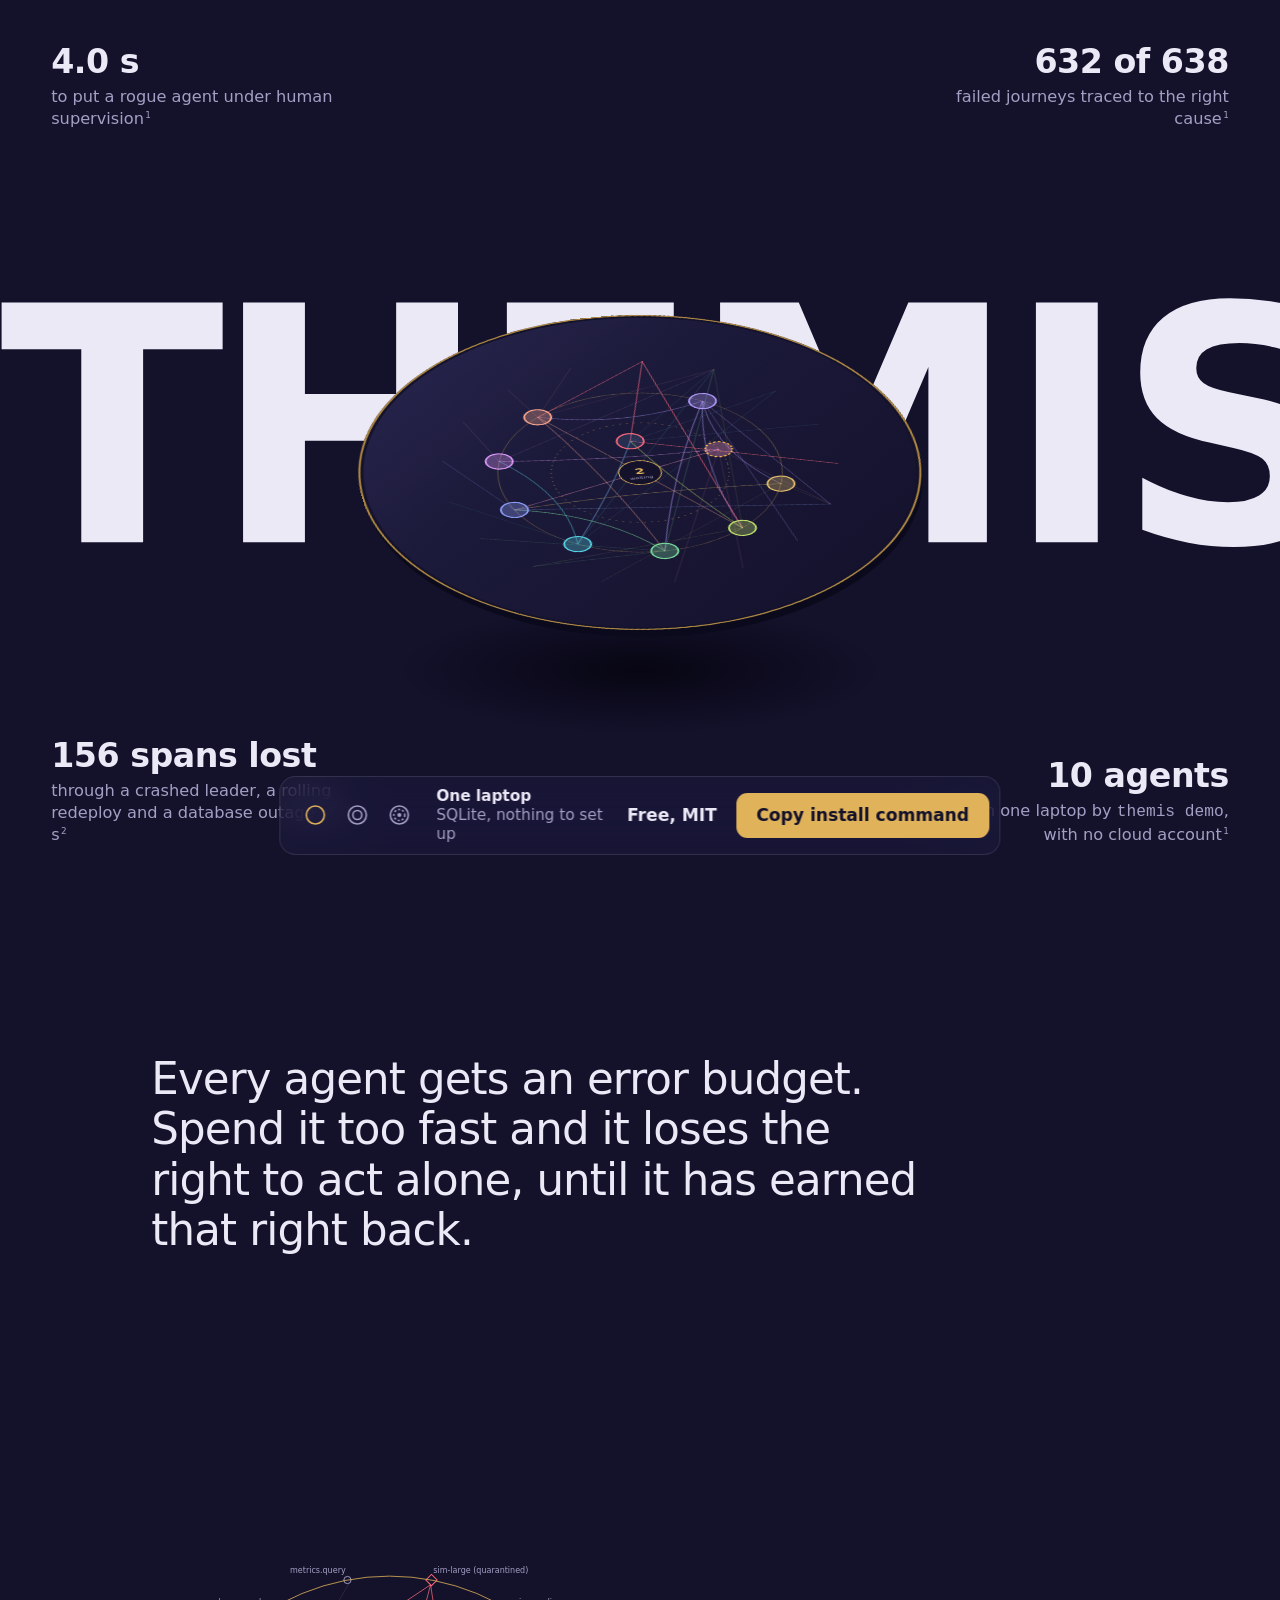
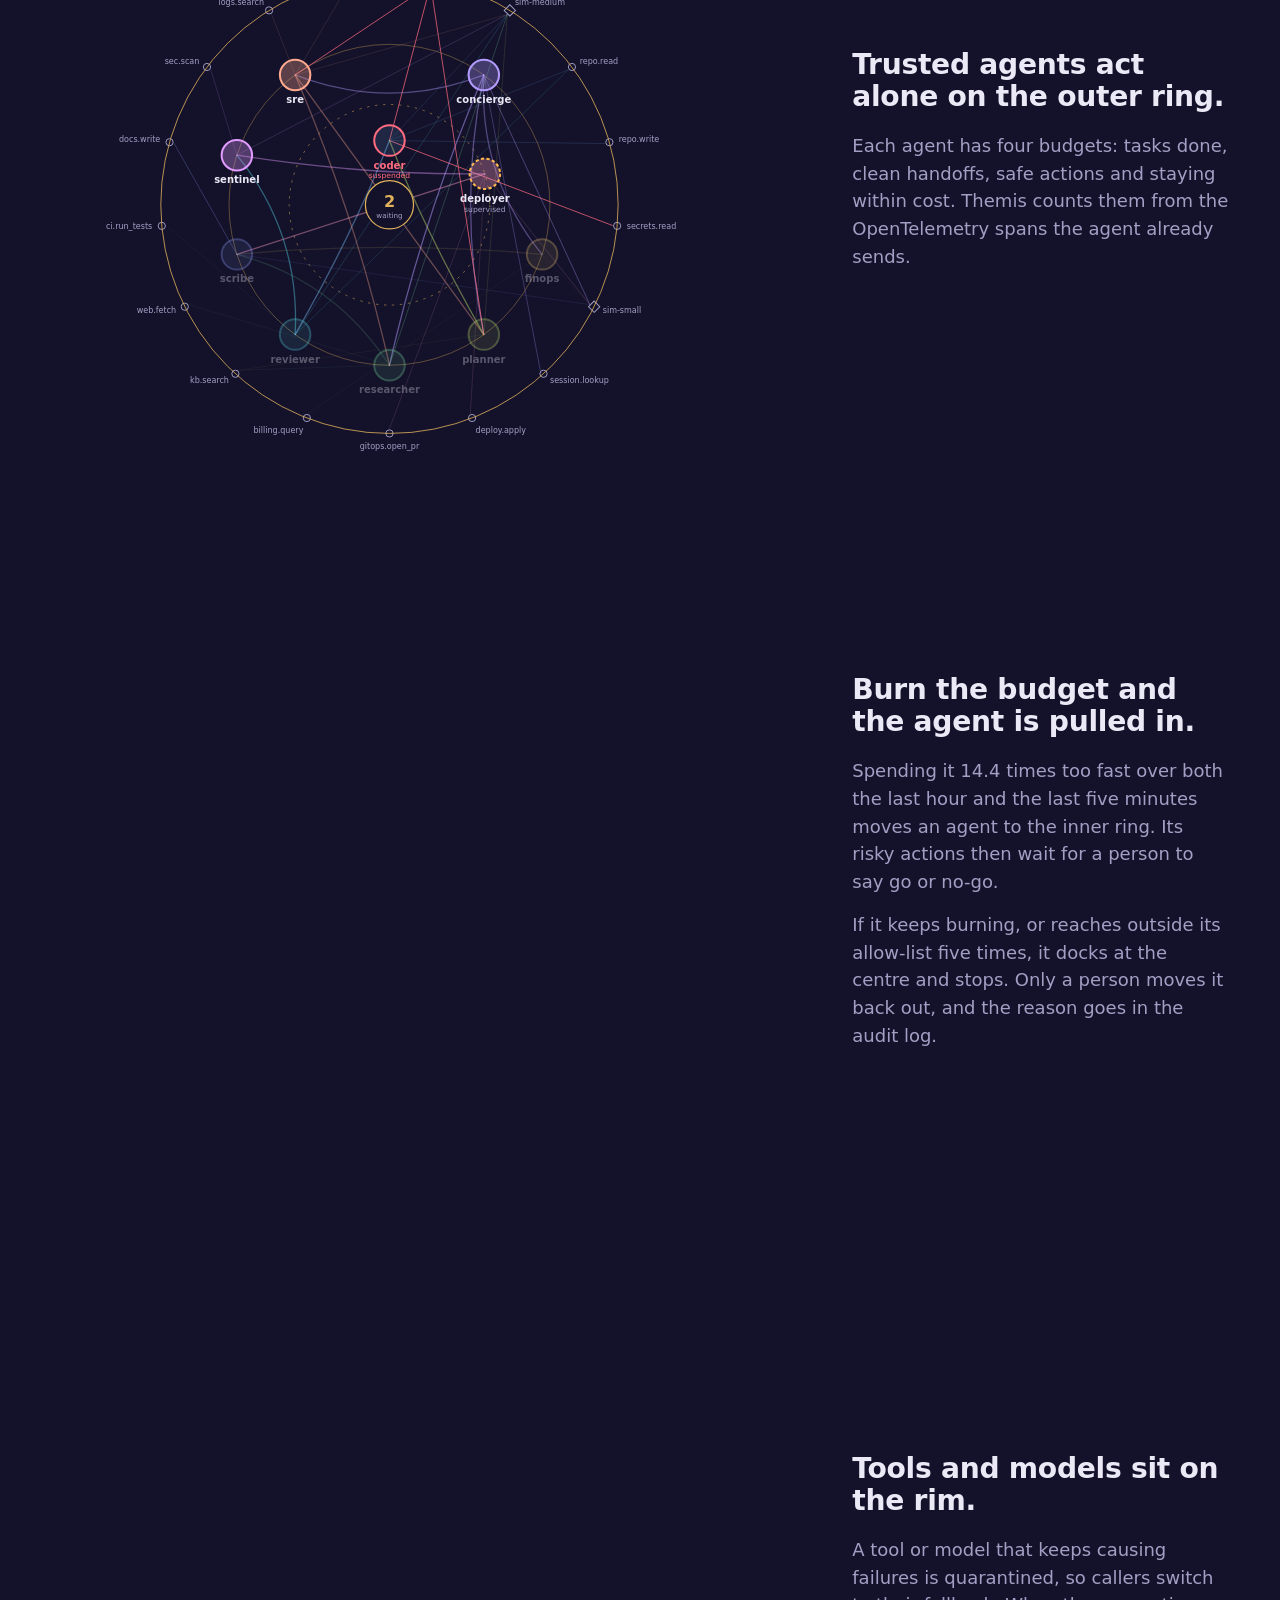
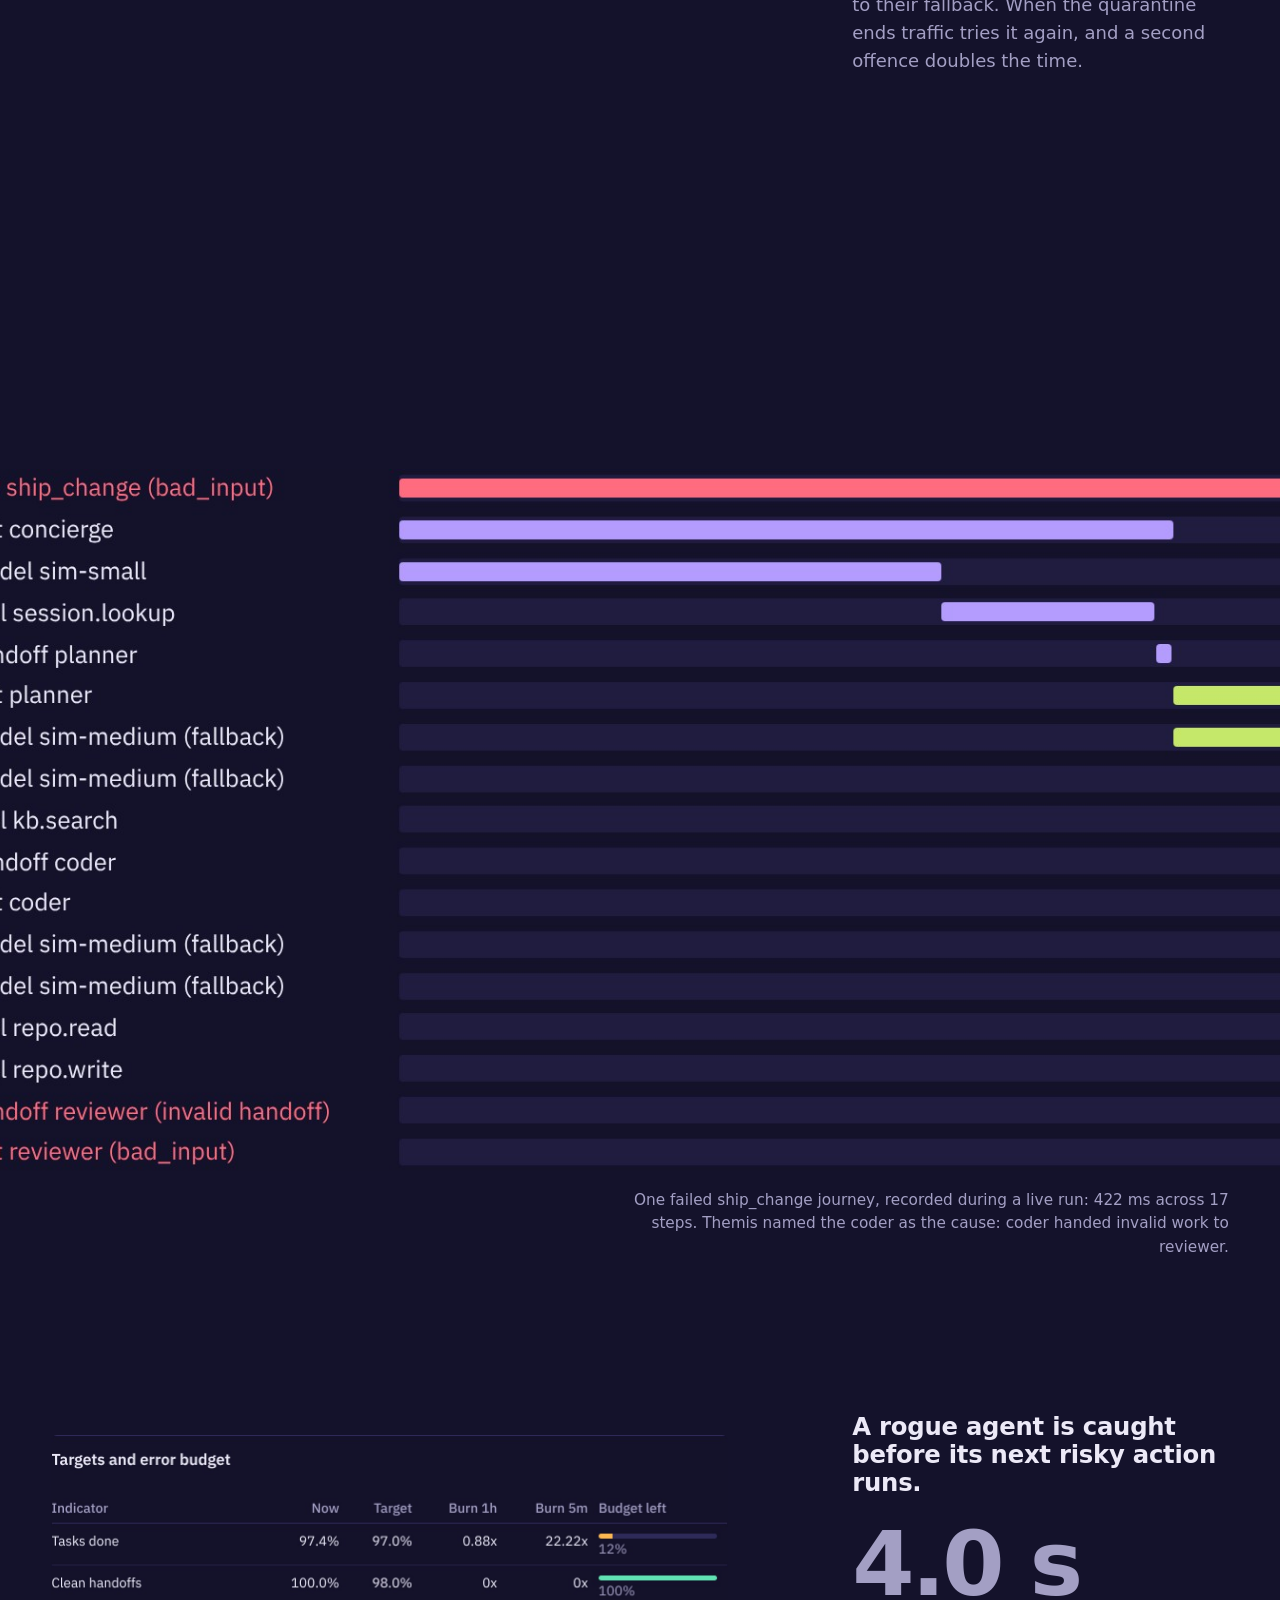
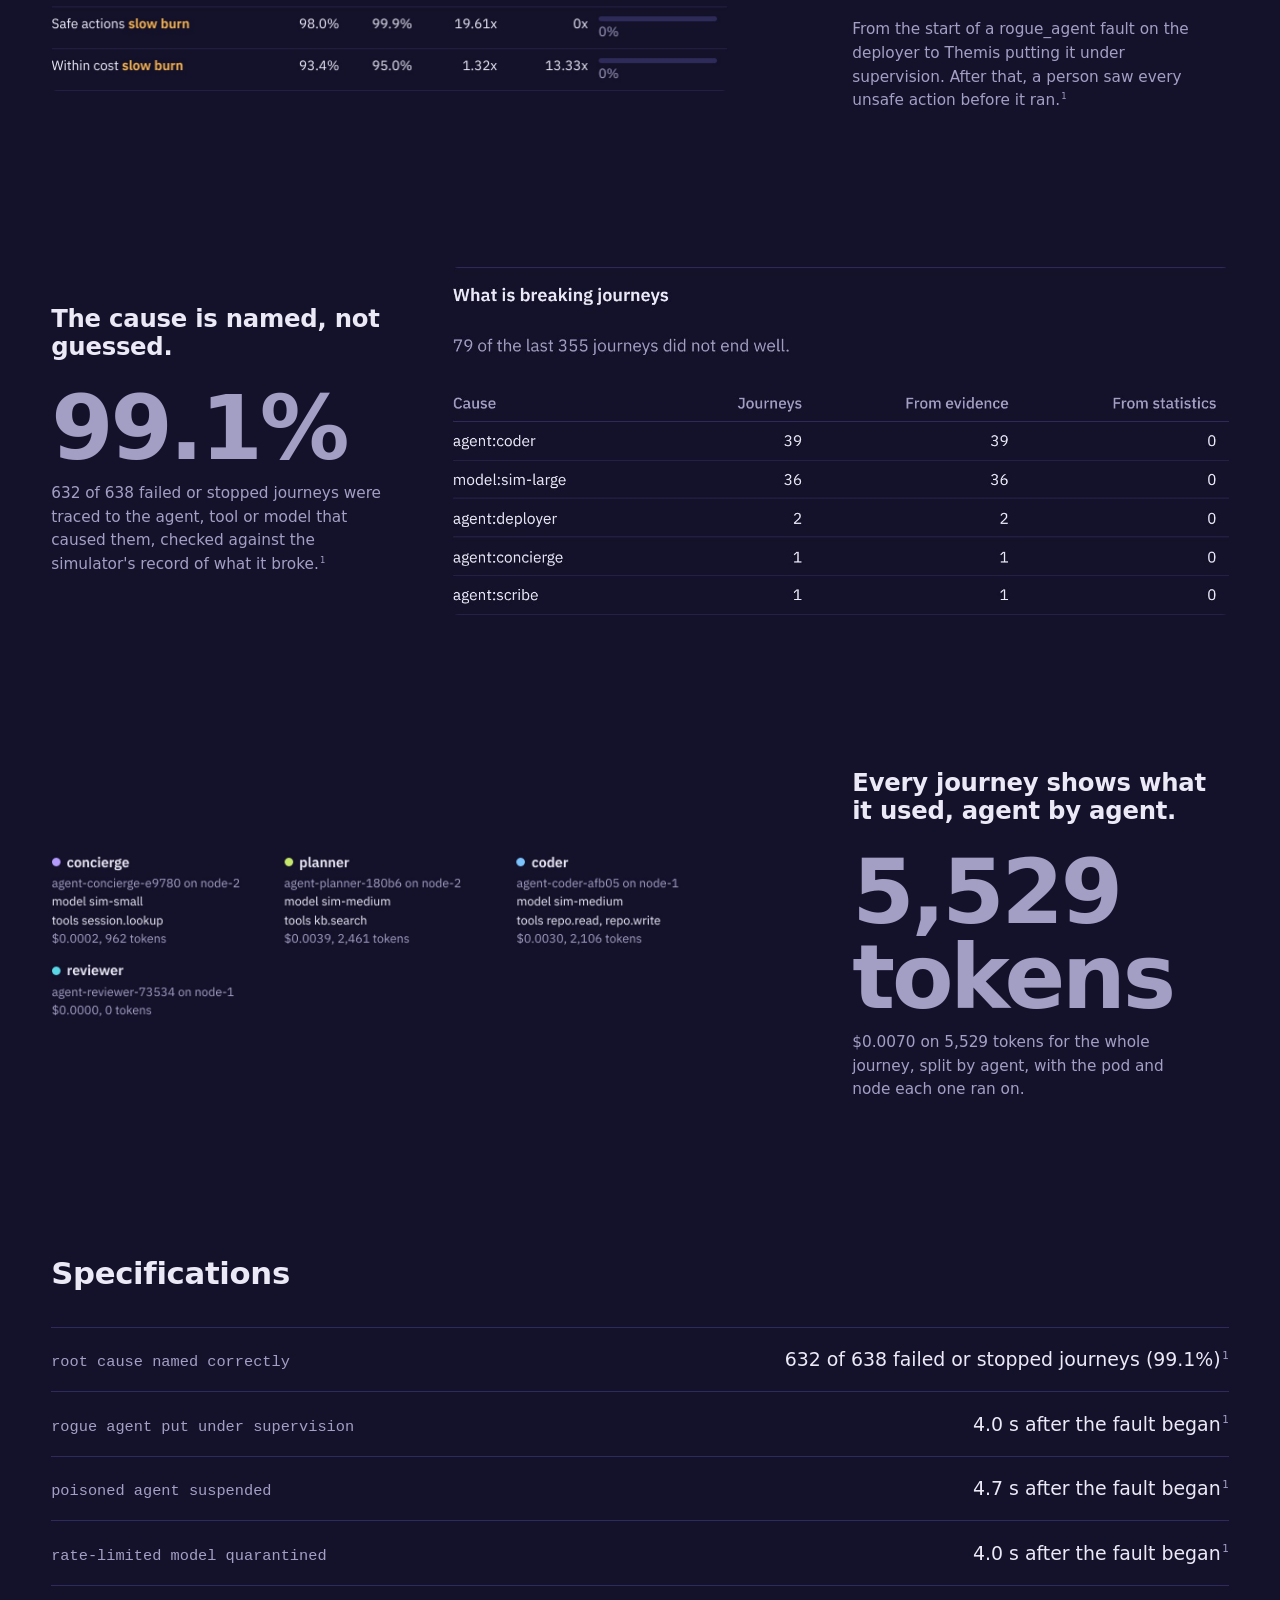
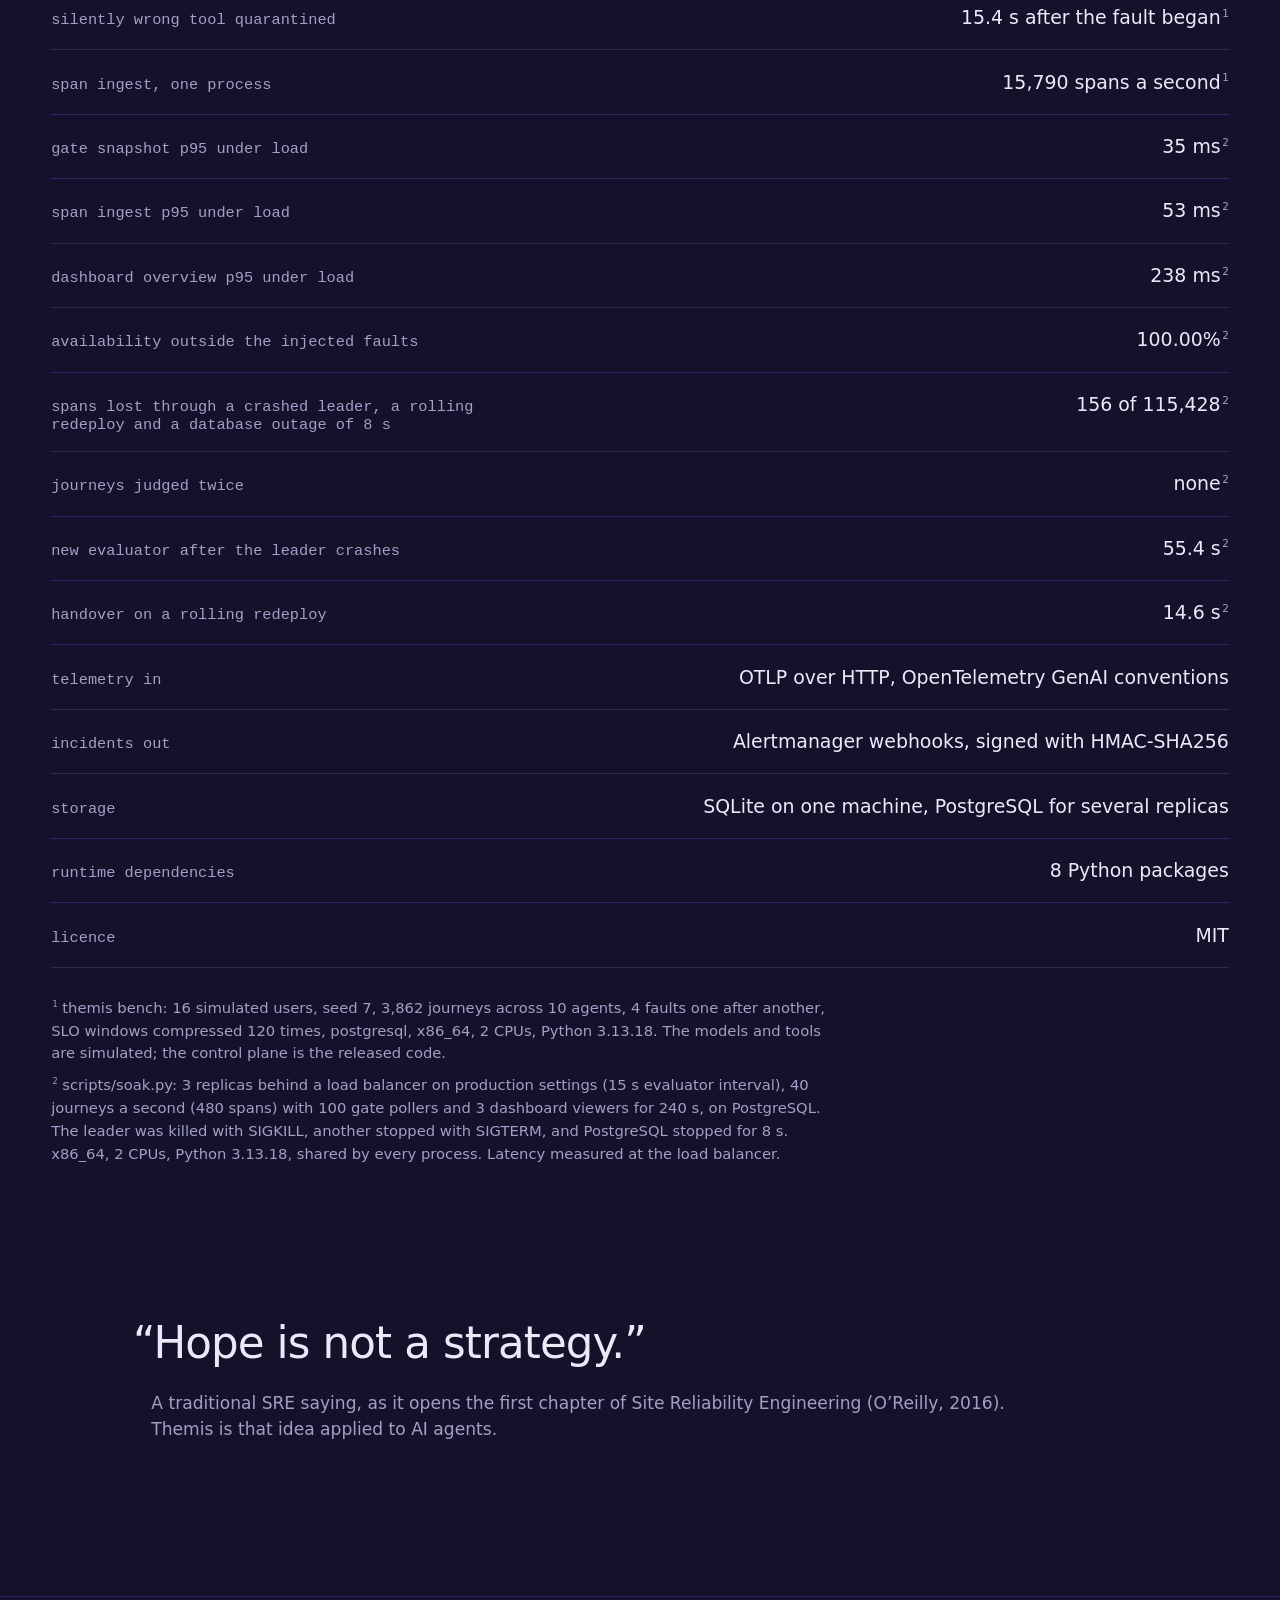
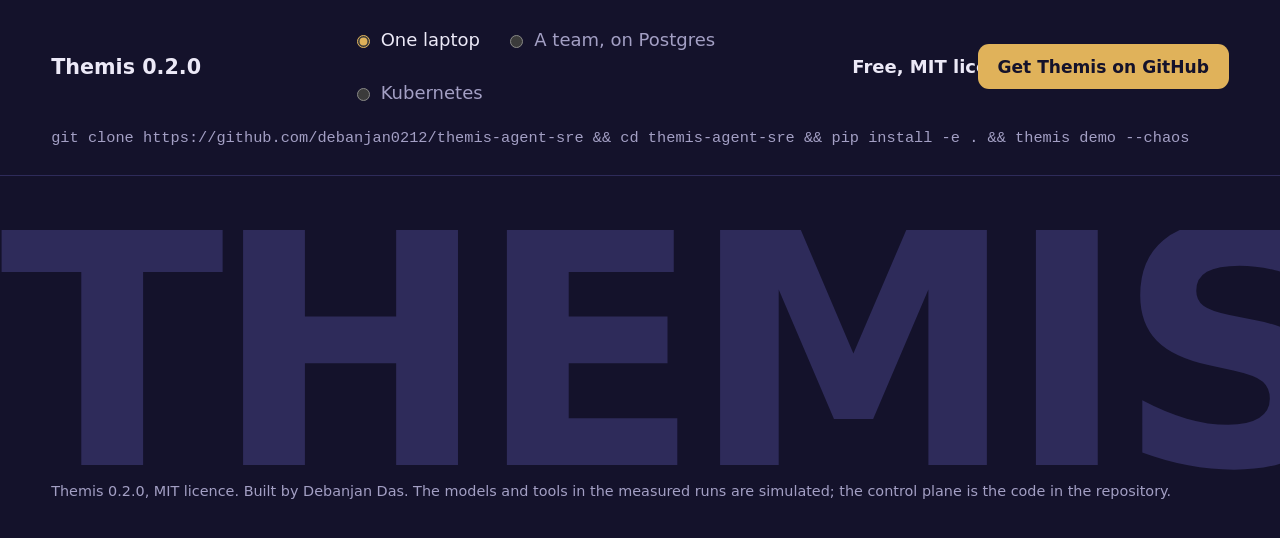
==== site/index.html @ 511c2881 "Reliability work, cleaner dashboard and a product page (checkpoint) Work in progress on feature/reli" ====
<!doctype html>
<html lang="en">
  <head>
    <meta charset="utf-8" />
    <meta name="viewport" content="width=device-width, initial-scale=1" />
    <meta name="color-scheme" content="dark" />
    <meta name="theme-color" content="#14122b" />
    <title>Themis: SRE for agent fleets</title>
    <meta name="description" content="Every agent gets an error budget. Spend it too fast and it loses the right to act alone. Open source, MIT, runs on one laptop." />
    <link rel="icon" href="assets/favicon.svg" type="image/svg+xml" />
    <style>
      /* Built from site/page.html by site/build.py. Every number on this page comes from docs/results.json and
         docs/reliability.json, which themis bench and scripts/soak.py write. */
      @font-face { font-family: "IBM Plex Sans"; font-weight: 400; font-display: swap; src: url("assets/fonts/ibm-plex-sans-latin-400-normal.woff2") format("woff2"); }
      @font-face { font-family: "IBM Plex Sans"; font-weight: 500; font-display: swap; src: url("assets/fonts/ibm-plex-sans-latin-500-normal.woff2") format("woff2"); }
      @font-face { font-family: "IBM Plex Sans"; font-weight: 600; font-display: swap; src: url("assets/fonts/ibm-plex-sans-latin-600-normal.woff2") format("woff2"); }
      @font-face { font-family: "IBM Plex Sans"; font-weight: 700; font-display: swap; src: url("assets/fonts/ibm-plex-sans-latin-700-normal.woff2") format("woff2"); }
      @font-face { font-family: "IBM Plex Mono"; font-weight: 400; font-display: swap; src: url("assets/fonts/ibm-plex-mono-latin-400-normal.woff2") format("woff2"); }

      :root {
        --night: #14122b; /* one background, top to bottom */
        --plate: #1c1a3a; /* the orrery's plate */
        --rim: #2e2b5a; /* hairlines */
        --brass: #e0b25a; /* the instrument, focus, the one solid button */
        --ink: #ece9f7; /* text */
        --mute: #a39fc4; /* the only other text colour */
        --sans: "IBM Plex Sans", system-ui, sans-serif;
        --mono: "IBM Plex Mono", ui-monospace, monospace;
        --gap: clamp(96px, 12vw, 176px); /* between sections */
        --edge: 4vw; /* page margin */
      }
      * { box-sizing: border-box; }
      html { background: var(--night); color: var(--ink); font: 400 18px/1.55 var(--sans); -webkit-font-smoothing: antialiased; }
      body { margin: 0; overflow-x: hidden; }
      a { color: inherit; }
      img { display: block; max-width: 100%; }
      h2, h3 { font-weight: 600; margin: 0; line-height: 1.15; letter-spacing: -0.01em; }
      p { margin: 0; }
      sup { font-size: 0.55em; color: var(--mute); margin-left: 0.15em; font-weight: 500; }
      :focus-visible { outline: 2px solid var(--brass); outline-offset: 3px; border-radius: 3px; }
      .sr { position: absolute; width: 1px; height: 1px; overflow: hidden; clip: rect(0 0 0 0); white-space: nowrap; }
      .grid { display: grid; grid-template-columns: repeat(12, minmax(0, 1fr)); column-gap: 24px; padding: 0 var(--edge); }

      /* ---------------------------------------------------------------- hero */
      .hero { position: relative; min-height: max(100svh, 760px); overflow: hidden; }
      .wordmark {
        font: 700 25.7vw/0.8 var(--sans); letter-spacing: -0.035em; margin: 0; white-space: nowrap; text-align: center;
        position: absolute; left: 0; right: 0; top: 50%; transform: translateY(-58%); z-index: 1; color: var(--ink);
      }
      /* the product, in front of its name */
      .object { position: absolute; left: 50%; top: 50%; width: min(44vw, 64svh); aspect-ratio: 1; margin: 0; z-index: 2; translate: -50% -46%; perspective: 1500px; }
      .float { position: absolute; inset: 0; animation: float 7s ease-in-out infinite alternate; }
      .plate {
        position: absolute; inset: 0; border-radius: 50%; overflow: hidden; transform: rotateX(56deg) rotateZ(-10deg);
        /* one key light, from the top left, 45 degrees overhead */
        background: linear-gradient(135deg, #2a2752 0%, var(--plate) 38%, #121029 100%);
        box-shadow: inset 0 0 0 2px #b08a42, inset 0 0 0 5px #14122b, 0 14px 0 -1px #0b0a1c;
      }
      .plate svg { position: absolute; inset: 3%; width: 94%; height: 94%; }
      .sweep { position: absolute; inset: -20%; background: linear-gradient(105deg, transparent 42%, rgba(255, 238, 205, 0.16) 50%, transparent 58%); translate: -70% 0; animation: sweep 2.6s cubic-bezier(0.45, 0, 0.2, 1) 0.8s 1 forwards; }
      .shadow { position: absolute; left: 8%; right: 8%; top: 74%; height: 22%; border-radius: 50%; background: radial-gradient(closest-side, rgba(3, 2, 10, 0.72), rgba(3, 2, 10, 0)); z-index: -1; animation: shadow 7s ease-in-out infinite alternate; }
      @keyframes float { from { translate: 0 0; } to { translate: 0 -10px; } }
      @keyframes shadow { from { scale: 1; opacity: 1; } to { scale: 0.94; opacity: 0.8; } }
      @keyframes sweep { to { translate: 70% 0; } }
      .corner { position: absolute; z-index: 3; max-width: 17rem; margin: 0; }
      .corner dd { margin: 0; font-weight: 600; font-size: clamp(1.6rem, 2.6vw, 2.4rem); line-height: 1.05; letter-spacing: -0.015em; font-variant-numeric: tabular-nums; }
      .corner dt { color: var(--mute); font-size: 0.9rem; line-height: 1.35; margin-top: 0.35rem; }
      .corner { display: flex; flex-direction: column-reverse; }
      .tl { top: 5svh; left: var(--edge); }
      .tr { top: 5svh; right: var(--edge); text-align: right; }
      .bl { bottom: 6svh; left: var(--edge); }
      .br { bottom: 6svh; right: var(--edge); text-align: right; }
      /* every control lives in one small dock */
      .dock {
        position: absolute; z-index: 4; left: 50%; bottom: 5svh; translate: -50% 0; display: flex; align-items: center; gap: 1.1rem;
        padding: 0.55rem 0.6rem 0.55rem 1rem; border-radius: 16px; border: 1px solid rgba(236, 233, 247, 0.12);
        background: rgba(28, 26, 58, 0.55); backdrop-filter: blur(18px) saturate(140%); -webkit-backdrop-filter: blur(18px) saturate(140%);
      }
      .swatches { display: flex; gap: 0.45rem; border: 0; margin: 0; padding: 0; }
      .swatches label { cursor: pointer; display: grid; place-items: center; width: 34px; height: 34px; border-radius: 50%; }
      .swatches input { position: absolute; opacity: 0; pointer-events: none; }
      .swatches input:checked + svg { color: var(--brass); }
      .swatches input:focus-visible + svg { outline: 2px solid var(--brass); outline-offset: 3px; border-radius: 50%; }
      .swatches svg { color: var(--mute); }
      .choice { font-size: 0.85rem; color: var(--mute); min-width: 9.5rem; line-height: 1.25; }
      .choice b { color: var(--ink); font-weight: 600; display: block; }
      .price { font-weight: 600; font-size: 0.95rem; white-space: nowrap; }
      .solid { font: 600 0.95rem var(--sans); color: var(--night); background: var(--brass); border: 0; border-radius: 11px; padding: 0.7rem 1.1rem; cursor: pointer; text-decoration: none; white-space: nowrap; }
      .solid:hover { background: #ebc47a; }

      /* ---------------------------------------------------------------- the orrery's own lines */
      .orrery .lane { fill: none; stroke: var(--brass); stroke-opacity: 0.45; }
      .orrery .lane.watched { stroke-dasharray: 3 7; stroke-opacity: 0.65; }
      .orrery .core { fill: var(--night); stroke: var(--brass); stroke-width: 1.5; }
      .orrery .core-text { fill: var(--brass); font: 600 20px var(--sans); text-anchor: middle; }
      .orrery .core-sub { fill: var(--mute); font: 400 9px var(--sans); text-anchor: middle; }
      .orrery .body circle.disc { stroke-width: 2.5; }
      .orrery .body text { fill: var(--ink); font: 600 12.5px var(--sans); text-anchor: middle; }
      .orrery .body .mode { fill: var(--mute); font: 400 9.5px var(--sans); }
      .orrery .body.supervised circle.disc { stroke: #ffb84d; stroke-dasharray: 4 3; }
      .orrery .body.suspended circle.disc { stroke: #ff6b7f; fill-opacity: 0.12; }
      .orrery .body.suspended text { fill: #ff6b7f; }
      .orrery .dep text { fill: var(--mute); font: 400 10px var(--sans); }
      .orrery .dep .mark { fill: var(--night); stroke: var(--mute); stroke-width: 1.2; }
      .orrery .dep.quarantined .mark { stroke: #ff6b7f; }
      .orrery .edge { fill: none; stroke-linecap: round; }
      .orrery .edge.bad { stroke: #ff6b7f !important; stroke-opacity: 0.9 !important; }
      .plate .dep, .plate .body text { display: none; } /* on the tilted plate the labels would only be noise */

      /* ---------------------------------------------------------------- below the hero */
      main > * + * { margin-top: var(--gap); }
      main { padding-top: var(--gap); }
      .thesis p { grid-column: 2 / span 8; font-size: clamp(2rem, 3.4vw, 3.25rem); line-height: 1.16; font-weight: 500; letter-spacing: -0.02em; }

      /* a 55/45 dissection: the product stays, the chapters pass it */
      .dissect { align-items: start; }
      .pin { grid-column: 1 / span 7; position: sticky; top: 8svh; height: 84svh; display: grid; place-items: center; }
      .pin svg { width: min(100%, 84svh); height: auto; }
      .pin .lane, .pin .core, .pin .rimline { transition: stroke-opacity 500ms, stroke-width 500ms; }
      .pin .rimline { fill: none; stroke: var(--brass); stroke-opacity: 0; }
      .pin[data-part] .body, .pin[data-part] .dep, .pin[data-part] .edge { opacity: 0.32; transition: opacity 500ms; }
      .pin[data-part="outer"] .lane:not(.watched), .pin[data-part="inner"] .lane.watched, .pin[data-part="inner"] .core, .pin[data-part="rim"] .rimline { stroke-opacity: 1; stroke-width: 1px; stroke-dasharray: none; }
      .pin[data-part="outer"] .body.autonomous, .pin[data-part="inner"] .body.supervised, .pin[data-part="inner"] .body.suspended, .pin[data-part="rim"] .dep { opacity: 1; }
      .chapters { grid-column: 9 / span 4; }
      .chapter { min-height: 78svh; display: flex; flex-direction: column; justify-content: center; }
      .chapter h3 { font-size: clamp(1.5rem, 2.2vw, 2rem); margin-bottom: 1rem; }
      .chapter p { color: var(--mute); max-width: 34ch; }
      .chapter p + p { margin-top: 0.8rem; }

      /* a close-up of the material, too big for the frame */
      .macro { margin-left: 0; margin-right: 0; position: relative; height: min(78svh, 56vw); overflow: hidden; }
      .macro img { width: 100%; height: 100%; object-fit: cover; object-position: 4% 50%; }
      .macro + .caption { margin-top: 0.9rem; display: flex; justify-content: flex-end; }
      .caption p { max-width: 34rem; font-size: 0.85rem; color: var(--mute); text-align: right; }

      /* asymmetric splits, each with one number that can be checked */
      .split { align-items: center; row-gap: 2rem; }
      .split .shot { overflow: hidden; border-radius: 6px; }
      .split .shot img { width: 100%; }
      .s75 .shot { grid-column: 1 / span 7; }
      .s75 .say { grid-column: 9 / span 4; }
      .s48 .say { grid-column: 1 / span 4; grid-row: 1; }
      .s48 .shot { grid-column: 5 / span 8; grid-row: 1; }
      .say h3 { font-size: clamp(1.35rem, 1.9vw, 1.75rem); margin-bottom: 0.8rem; }
      .say p { color: var(--mute); max-width: 36ch; }
      .metric { font-size: clamp(3.4rem, 7vw, 6.4rem); font-weight: 700; letter-spacing: -0.035em; line-height: 0.95; margin: 1.4rem 0 0.6rem; font-variant-numeric: tabular-nums; }
      .how { font-size: 0.85rem; color: var(--mute); max-width: 38ch; }

      /* specifications: hairlines, labels in mono, values on the right, every measured number footnoted */
      .specs h2 { grid-column: 1 / span 12; font-size: clamp(1.6rem, 2.4vw, 2.2rem); margin-bottom: 2rem; }
      .specs table { grid-column: 1 / span 12; border-collapse: collapse; width: 100%; }
      .specs th, .specs td { padding: 0.95rem 0; border-top: 1px solid var(--rim); vertical-align: baseline; }
      .specs tr:last-child th, .specs tr:last-child td { border-bottom: 1px solid var(--rim); }
      .specs th { font: 400 0.85rem var(--mono); color: var(--mute); text-align: left; width: 40%; padding-right: 2rem; }
      .specs td { font-size: 1.05rem; text-align: right; font-variant-numeric: tabular-nums; }
      .notes { grid-column: 1 / span 8; margin: 1.6rem 0 0; padding: 0; list-style: none; font-size: 0.82rem; color: var(--mute); }
      .notes li + li { margin-top: 0.5rem; }

      /* one sourced line, set large, its opening mark hung in the margin */
      .quote { margin-left: 0; margin-right: 0; }
      .quote blockquote { grid-column: 2 / span 9; margin: 0; }
      .quote p { font-size: clamp(2.2rem, 3.4vw, 3.2rem); line-height: 1.12; font-weight: 500; letter-spacing: -0.02em; text-indent: -0.42em; }
      .quote figcaption { grid-column: 2 / span 9; margin-top: 1.2rem; color: var(--mute); font-size: 0.95rem; }

      /* the end of the page is the product */
      .strip { border-top: 1px solid var(--rim); border-bottom: 1px solid var(--rim); padding-top: 1.6rem; padding-bottom: 1.6rem; align-items: center; }
      .strip .name { grid-column: 1 / span 3; font-weight: 600; font-size: 1.15rem; }
      .strip .finish { grid-column: 4 / span 5; display: flex; gap: 1.4rem; border: 0; margin: 0; padding: 0; flex-wrap: wrap; }
      .strip .finish label { display: flex; align-items: center; gap: 0.45rem; cursor: pointer; color: var(--mute); }
      .strip .finish input { accent-color: var(--brass); }
      .strip .finish input:checked + span { color: var(--ink); }
      .strip .cost { grid-column: 9 / span 2; font-weight: 600; }
      .strip .act { grid-column: 11 / span 2; justify-self: end; }
      .strip .cmd { grid-column: 1 / span 12; margin-top: 1.2rem; font: 400 0.85rem var(--mono); color: var(--mute); overflow-x: auto; white-space: nowrap; }
      footer { margin-top: 3rem; overflow: hidden; }
      footer .wordmark { position: static; transform: none; color: var(--rim); line-height: 0.74; padding-bottom: 0.02em; }
      footer p.small { padding: 0 var(--edge) 2rem; color: var(--mute); font-size: 0.8rem; }

      @media (max-width: 900px) {
        html { font-size: 16px; }
        .object { width: 58vw; translate: -50% -22%; }
        .corner { max-width: 44vw; }
        .corner dt { font-size: 0.8rem; }
        .tl, .tr { top: 3svh; }
        .bl, .br { bottom: 172px; }
        .dock { left: var(--edge); right: var(--edge); translate: none; flex-wrap: wrap; justify-content: space-between; }
        .choice { min-width: 0; }
        .caption p { grid-column: 1 / -1 !important; }
        .thesis p, .chapters, .s75 .shot, .s75 .say, .s48 .say, .s48 .shot, .quote blockquote, .quote figcaption, .notes { grid-column: 1 / -1; grid-row: auto; }
        .pin { position: relative; grid-column: 1 / -1; height: auto; top: 0; }
        .chapter { min-height: 0; padding: 3rem 0; }
        .strip .name, .strip .finish, .strip .cost, .strip .act { grid-column: 1 / -1; justify-self: start; margin-top: 0.8rem; }
        .specs th { width: 50%; }
      }
      @media (prefers-reduced-motion: reduce) {
        .float, .shadow, .sweep { animation: none; }
        .sweep { display: none; }
      }
    </style>
  </head>
  <body>
    <header class="hero">
      <h1 class="wordmark">THEMIS</h1>
      <p class="sr">SRE for agent fleets: error budgets, autonomy and root cause for AI agents.</p>
      <figure class="object" aria-label="The Themis fleet map, recorded during a run: agents orbit closer to the centre as they lose autonomy.">
        <div class="float">
          <div class="shadow"></div>
          <div class="plate orrery"><svg viewBox="-372 -340 744 680" role="img" aria-label="Fleet map. Agents sit closer to the human at the centre as they lose autonomy."><g><circle class="lane" r="200"></circle><circle class="lane watched" r="125"></circle></g><g><path class="edge " d="M4.898587196589413e-15,-80 Q-42.32053816505805,29.449223594996212 -117.5570504584946,161.80339887498948" stroke="#7CC4FF" stroke-opacity="0.4288381742738589" stroke-width="1.6"></path><line class="edge bad" x1="4.898587196589413e-15" y1="-80" x2="51.26611547082312" y2="-274.2494948118086" stroke="#7CC4FF" stroke-opacity="0.22713692946058095" stroke-width="1"></line><line class="edge " x1="4.898587196589413e-15" y1="-80" x2="146.87457344278226" y2="-237.21058086856235" stroke="#7CC4FF" stroke-opacity="0.1561825726141079" stroke-width="1"></line><line class="edge " x1="4.898587196589413e-15" y1="-80" x2="222.64680641118682" y2="-168.13506354981254" stroke="#7CC4FF" stroke-opacity="0.1698755186721992" stroke-width="1"></line><line class="edge " x1="4.898587196589413e-15" y1="-80" x2="268.34935444521653" y2="-76.35197423011108" stroke="#7CC4FF" stroke-opacity="0.17734439834024898" stroke-width="1"></line><line class="edge bad" x1="4.898587196589413e-15" y1="-80" x2="277.8098351863146" y2="25.742872290261264" stroke="#7CC4FF" stroke-opacity="0.1474688796680498" stroke-width="1"></line><path class="edge " d="M117.55705045849463,-161.80339887498948 Q110.79660733830912,-36 190.2113032590307,61.803398874989476" stroke="#B49CFF" stroke-opacity="0.3894190871369294" stroke-width="1.6"></path><path class="edge " d="M117.55705045849463,-161.80339887498948 Q84.64107633011614,0 117.55705045849463,161.80339887498948" stroke="#B49CFF" stroke-opacity="0.4309128630705394" stroke-width="1.6"></path><path class="edge " d="M117.55705045849463,-161.80339887498948 Q42.32053816505807,13.750776405003785 1.2246467991473532e-14,200" stroke="#B49CFF" stroke-opacity="0.5014522821576763" stroke-width="1.6"></path><path class="edge " d="M117.55705045849463,-161.80339887498948 Q-5.115907697472721e-15,-116.4984471899924 -117.55705045849464,-161.80339887498945" stroke="#B49CFF" stroke-opacity="0.4122406639004149" stroke-width="1.6"></path><line class="edge " x1="117.55705045849463" y1="-161.80339887498948" x2="249.7505582880624" y2="124.36100126165415" stroke="#B49CFF" stroke-opacity="0.44" stroke-width="1"></line><line class="edge " x1="117.55705045849463" y1="-161.80339887498948" x2="187.96108457738947" y2="206.18348790456392" stroke="#B49CFF" stroke-opacity="0.34041493775933607" stroke-width="1"></line><path class="edge " d="M118.88206453689419,-38.62712429686842 Q-25.67852593996914,8.34345884812359 -190.2113032590307,61.803398874989504" stroke="#FF9EC4" stroke-opacity="0.4226141078838174" stroke-width="1.6"></path><line class="edge " x1="118.88206453689419" y1="-38.62712429686842" x2="249.7505582880624" y2="124.36100126165415" stroke="#FF9EC4" stroke-opacity="0.20721991701244813" stroke-width="1"></line><line class="edge " x1="118.88206453689419" y1="-38.62712429686842" x2="100.7864248662157" y2="260.1597520038153" stroke="#FF9EC4" stroke-opacity="0.1686307053941909" stroke-width="1"></line><line class="edge " x1="118.88206453689419" y1="-38.62712429686842" x2="1.7083822848105578e-14" y2="279" stroke="#FF9EC4" stroke-opacity="0.17858921161825728" stroke-width="1"></line><path class="edge " d="M190.2113032590307,61.803398874989476 Q0,44.49844718999243 -190.2113032590307,61.803398874989504" stroke="#E8C36B" stroke-opacity="0.3894190871369294" stroke-width="1.6"></path><line class="edge " x1="190.2113032590307" y1="61.803398874989476" x2="249.7505582880624" y2="124.36100126165415" stroke="#E8C36B" stroke-opacity="0.17734439834024898" stroke-width="1"></line><line class="edge " x1="190.2113032590307" y1="61.803398874989476" x2="-100.78642486621573" y2="260.15975200381524" stroke="#E8C36B" stroke-opacity="0.1636514522821577" stroke-width="1"></line><path class="edge " d="M117.55705045849463,161.80339887498948 Q42.32053816505807,29.449223594996212 4.898587196589413e-15,-80" stroke="#C5E86B" stroke-opacity="0.4433609958506224" stroke-width="1.6"></path><line class="edge bad" x1="117.55705045849463" y1="161.80339887498948" x2="51.26611547082312" y2="-274.2494948118086" stroke="#C5E86B" stroke-opacity="0.24082987551867222" stroke-width="1"></line><line class="edge " x1="117.55705045849463" y1="161.80339887498948" x2="146.87457344278226" y2="-237.21058086856235" stroke="#C5E86B" stroke-opacity="0.1549377593360996" stroke-width="1"></line><line class="edge " x1="117.55705045849463" y1="161.80339887498948" x2="-187.96108457738947" y2="206.1834879045639" stroke="#C5E86B" stroke-opacity="0.19601659751037345" stroke-width="1"></line><path class="edge " d="M1.2246467991473532e-14,200 Q-68.47606917325105,94.24922359499622 -190.2113032590307,61.803398874989504" stroke="#7BE0A0" stroke-opacity="0.5201244813278008" stroke-width="1.6"></path><line class="edge " x1="1.2246467991473532e-14" y1="200" x2="146.87457344278226" y2="-237.21058086856235" stroke="#7BE0A0" stroke-opacity="0.29560165975103736" stroke-width="1"></line><line class="edge " x1="1.2246467991473532e-14" y1="200" x2="-187.96108457738947" y2="206.1834879045639" stroke="#7BE0A0" stroke-opacity="0.2258921161825726" stroke-width="1"></line><line class="edge " x1="1.2246467991473532e-14" y1="200" x2="-249.75055828806236" y2="124.36100126165421" stroke="#7BE0A0" stroke-opacity="0.21344398340248963" stroke-width="1"></line><path class="edge " d="M-117.5570504584946,161.80339887498948 Q-110.79660733830912,35.99999999999998 -190.2113032590307,-61.80339887498955" stroke="#59D8E6" stroke-opacity="0.4226141078838174" stroke-width="1.6"></path><line class="edge " x1="-117.5570504584946" y1="161.80339887498948" x2="146.87457344278226" y2="-237.21058086856235" stroke="#59D8E6" stroke-opacity="0.20597510373443984" stroke-width="1"></line><line class="edge " x1="-117.5570504584946" y1="161.80339887498948" x2="-277.8098351863146" y2="25.74287229026134" stroke="#59D8E6" stroke-opacity="0.16738589211618257" stroke-width="1"></line><line class="edge " x1="-117.5570504584946" y1="161.80339887498948" x2="222.64680641118682" y2="-168.13506354981254" stroke="#59D8E6" stroke-opacity="0.17485477178423237" stroke-width="1"></line><line class="edge " x1="-190.2113032590307" y1="61.803398874989504" x2="249.7505582880624" y2="124.36100126165415" stroke="#8FA2FF" stroke-opacity="0.39518672199170124" stroke-width="1"></line><line class="edge " x1="-190.2113032590307" y1="61.803398874989504" x2="-268.34935444521653" y2="-76.35197423011111" stroke="#8FA2FF" stroke-opacity="0.3117842323651452" stroke-width="1"></line><path class="edge " d="M-190.2113032590307,-61.80339887498955 Q-25.67852593996914,-36.154988341868865 118.88206453689419,-38.62712429686842" stroke="#E29CFF" stroke-opacity="0.4226141078838174" stroke-width="1.6"></path><line class="edge " x1="-190.2113032590307" y1="-61.80339887498955" x2="146.87457344278226" y2="-237.21058086856235" stroke="#E29CFF" stroke-opacity="0.20846473029045642" stroke-width="1"></line><line class="edge " x1="-190.2113032590307" y1="-61.80339887498955" x2="-222.64680641118684" y2="-168.1350635498125" stroke="#E29CFF" stroke-opacity="0.18356846473029048" stroke-width="1"></line><path class="edge " d="M-117.55705045849464,-161.80339887498945 Q-5.115907697472721e-15,1.0231815394945442e-14 117.55705045849463,161.80339887498948" stroke="#FFA98F" stroke-opacity="0.37697095435684647" stroke-width="1.6"></path><path class="edge " d="M-117.55705045849464,-161.80339887498945 Q-42.32053816505807,13.750776405003796 1.2246467991473532e-14,200" stroke="#FFA98F" stroke-opacity="0.36867219917012445" stroke-width="1.6"></path><line class="edge bad" x1="-117.55705045849464" y1="-161.80339887498945" x2="51.26611547082312" y2="-274.2494948118086" stroke="#FFA98F" stroke-opacity="0.20597510373443984" stroke-width="1"></line><line class="edge " x1="-117.55705045849464" y1="-161.80339887498945" x2="146.87457344278226" y2="-237.21058086856235" stroke="#FFA98F" stroke-opacity="0.1487136929460581" stroke-width="1"></line><line class="edge " x1="-117.55705045849464" y1="-161.80339887498945" x2="-146.87457344278215" y2="-237.21058086856243" stroke="#FFA98F" stroke-opacity="0.1624066390041494" stroke-width="1"></line><line class="edge " x1="-117.55705045849464" y1="-161.80339887498945" x2="-51.266115470823024" y2="-274.24949481180863" stroke="#FFA98F" stroke-opacity="0.15867219917012448" stroke-width="1"></line></g><g><g class="dep quarantined"><rect class="mark" x="47.36861257772254" y="-285.147333409912" width="10" height="10" transform="rotate(45 52.36861257772254 -280.147333409912)"></rect><text x="54.573606791521385" y="-288.94301060611883" text-anchor="start">sim-large (quarantined)</text></g><g class="dep "><rect class="mark" x="145.03316642004643" y="-247.31188368294002" width="10" height="10" transform="rotate(45 150.03316642004643 -242.31188368294002)"></rect><text x="156.3503523745747" y="-249.5144893116954" text-anchor="start">sim-medium</text></g><g class="dep "><circle class="mark" cx="227.43490977486826" cy="-171.75087136808807" r="4.5"></circle><text x="237.01111650223112" y="-175.98248700463915" text-anchor="start">repo.read</text></g><g class="dep "><circle class="mark" cx="274.12030830425346" cy="-77.99395217054358" r="4.5"></circle><text x="285.6622160223273" y="-78.27790805140857" text-anchor="start">repo.write</text></g><g class="dep "><circle class="mark" cx="283.7842402440848" cy="26.296482447041075" r="4.5"></circle><text x="295.7330503596252" y="30.403702760600698" text-anchor="start">secrets.read</text></g><g class="dep "><rect class="mark" x="250.12153803619276" y="122.03543139631338" width="10" height="10" transform="rotate(45 255.12153803619276 127.03543139631338)"></rect><text x="265.8634975324535" y="135.38429166563185" text-anchor="start">sim-small</text></g><g class="dep "><circle class="mark" cx="192.0032584392688" cy="210.61754140788787" r="4.5"></circle><text x="200.0876061630275" y="222.48564841453577" text-anchor="start">session.lookup</text></g><g class="dep "><circle class="mark" cx="102.95387486333861" cy="265.7545853802414" r="4.5"></circle><text x="107.28877485758446" y="284.9442521330937" text-anchor="start">deploy.apply</text></g><g class="dep "><circle class="mark" cx="1.7451216887849784e-14" cy="285" r="4.5"></circle><text x="1.8186004967338195e-14" y="305" text-anchor="middle">gitops.open_pr</text></g><g class="dep "><circle class="mark" cx="-102.95387486333864" cy="265.7545853802414" r="4.5"></circle><text x="-107.28877485758449" y="284.94425213309364" text-anchor="end">billing.query</text></g><g class="dep "><circle class="mark" cx="-192.0032584392688" cy="210.61754140788784" r="4.5"></circle><text x="-200.0876061630275" y="222.48564841453575" text-anchor="end">kb.search</text></g><g class="dep "><circle class="mark" cx="-255.12153803619273" cy="127.03543139631343" r="4.5"></circle><text x="-265.8634975324535" y="135.3842916656319" text-anchor="end">web.fetch</text></g><g class="dep "><circle class="mark" cx="-283.7842402440848" cy="26.296482447041154" r="4.5"></circle><text x="-295.7330503596252" y="30.40370276060078" text-anchor="end">ci.run_tests</text></g><g class="dep "><circle class="mark" cx="-274.12030830425346" cy="-77.99395217054361" r="4.5"></circle><text x="-285.66221602232724" y="-78.2779080514086" text-anchor="end">docs.write</text></g><g class="dep "><circle class="mark" cx="-227.4349097748683" cy="-171.750871368088" r="4.5"></circle><text x="-237.01111650223118" y="-175.9824870046391" text-anchor="end">sec.scan</text></g><g class="dep "><circle class="mark" cx="-150.03316642004629" cy="-242.3118836829401" r="4.5"></circle><text x="-156.35035237457456" y="-249.51448931169548" text-anchor="end">logs.search</text></g><g class="dep "><circle class="mark" cx="-52.368612577722445" cy="-280.14733340991205" r="4.5"></circle><text x="-54.573606791521286" y="-288.9430106061189" text-anchor="end">metrics.query</text></g></g><g><circle class="core" r="30"></circle><text class="core-text" y="3">2</text><text class="core-sub" y="16">waiting</text></g><g><g class="body suspended" tabindex="0" role="link" style="transform: translate(0px, -80px);"><circle class="disc" r="19" fill="#7CC4FF" fill-opacity="0.3" stroke="#7CC4FF"></circle><text y="35">coder</text><text class="mode" y="47">suspended</text></g><g class="body autonomous" tabindex="0" role="link" style="transform: translate(117.6px, -161.8px);"><circle class="disc" r="19" fill="#B49CFF" fill-opacity="0.3" stroke="#B49CFF"></circle><text y="35">concierge</text><text class="mode" y="47"></text></g><g class="body supervised" tabindex="0" role="link" style="transform: translate(118.9px, -38.6px);"><circle class="disc" r="19" fill="#FF9EC4" fill-opacity="0.3" stroke="#FF9EC4"></circle><text y="35">deployer</text><text class="mode" y="47">supervised</text></g><g class="body autonomous" tabindex="0" role="link" style="transform: translate(190.2px, 61.8px);"><circle class="disc" r="19" fill="#E8C36B" fill-opacity="0.3" stroke="#E8C36B"></circle><text y="35">finops</text><text class="mode" y="47"></text></g><g class="body autonomous" tabindex="0" role="link" style="transform: translate(117.6px, 161.8px);"><circle class="disc" r="19" fill="#C5E86B" fill-opacity="0.3" stroke="#C5E86B"></circle><text y="35">planner</text><text class="mode" y="47"></text></g><g class="body autonomous" tabindex="0" role="link" style="transform: translate(0px, 200px);"><circle class="disc" r="19" fill="#7BE0A0" fill-opacity="0.3" stroke="#7BE0A0"></circle><text y="35">researcher</text><text class="mode" y="47"></text></g><g class="body autonomous" tabindex="0" role="link" style="transform: translate(-117.6px, 161.8px);"><circle class="disc" r="19" fill="#59D8E6" fill-opacity="0.3" stroke="#59D8E6"></circle><text y="35">reviewer</text><text class="mode" y="47"></text></g><g class="body autonomous" tabindex="0" role="link" style="transform: translate(-190.2px, 61.8px);"><circle class="disc" r="19" fill="#8FA2FF" fill-opacity="0.3" stroke="#8FA2FF"></circle><text y="35">scribe</text><text class="mode" y="47"></text></g><g class="body autonomous" tabindex="0" role="link" style="transform: translate(-190.2px, -61.8px);"><circle class="disc" r="19" fill="#E29CFF" fill-opacity="0.3" stroke="#E29CFF"></circle><text y="35">sentinel</text><text class="mode" y="47"></text></g><g class="body autonomous" tabindex="0" role="link" style="transform: translate(-117.6px, -161.8px);"><circle class="disc" r="19" fill="#FFA98F" fill-opacity="0.3" stroke="#FFA98F"></circle><text y="35">sre</text><text class="mode" y="47"></text></g></g></svg><div class="sweep"></div></div>
        </div>
      </figure>
      <dl class="corner tl"><dt>to put a rogue agent under human supervision<sup>1</sup></dt><dd>4.0 s</dd></dl>
      <dl class="corner tr"><dt>failed journeys traced to the right cause<sup>1</sup></dt><dd>632 of 638</dd></dl>
      <dl class="corner bl"><dt>through a crashed leader, a rolling redeploy and a database outage of 8 s<sup>2</sup></dt><dd>156 spans lost</dd></dl>
      <dl class="corner br"><dt>run on one laptop by <code>themis demo</code>, with no cloud account<sup>1</sup></dt><dd>10 agents</dd></dl>
      <div class="dock" role="group" aria-label="Get Themis">
        <fieldset class="swatches" aria-label="Where it runs">
          <label title="One laptop"><input type="radio" name="finish" value="laptop" checked /><svg width="22" height="22" viewBox="0 0 22 22" aria-hidden="true"><circle cx="11" cy="11" r="9" fill="none" stroke="currentColor" stroke-width="1.6" /></svg><span class="sr">One laptop</span></label>
          <label title="A team, on Postgres"><input type="radio" name="finish" value="team" /><svg width="22" height="22" viewBox="0 0 22 22" aria-hidden="true"><circle cx="11" cy="11" r="9" fill="none" stroke="currentColor" stroke-width="1.6" /><circle cx="11" cy="11" r="4.5" fill="none" stroke="currentColor" stroke-width="1.6" /></svg><span class="sr">A team, on Postgres</span></label>
          <label title="Kubernetes, highly available"><input type="radio" name="finish" value="kubernetes" /><svg width="22" height="22" viewBox="0 0 22 22" aria-hidden="true"><circle cx="11" cy="11" r="9" fill="none" stroke="currentColor" stroke-width="1.6" /><circle cx="11" cy="11" r="5.5" fill="none" stroke="currentColor" stroke-width="1.6" stroke-dasharray="2 2" /><circle cx="11" cy="11" r="2" fill="currentColor" /></svg><span class="sr">Kubernetes, highly available</span></label>
        </fieldset>
        <p class="choice" aria-live="polite"><b data-choice-name>One laptop</b><span data-choice-note>SQLite, nothing to set up</span></p>
        <p class="price">Free, MIT</p>
        <button class="solid" type="button" data-copy>Copy install command</button>
      </div>
    </header>

    <main>
      <section class="thesis grid">
        <p>Every agent gets an error budget. Spend it too fast and it loses the right to act alone, until it has earned that right back.</p>
      </section>

      <section class="dissect grid">
        <figure class="pin orrery" aria-hidden="true"><svg viewBox="-372 -340 744 680" role="img" aria-label="Fleet map. Agents sit closer to the human at the centre as they lose autonomy."><g><circle class="lane" r="200"></circle><circle class="lane watched" r="125"></circle></g><g><path class="edge " d="M4.898587196589413e-15,-80 Q-42.32053816505805,29.449223594996212 -117.5570504584946,161.80339887498948" stroke="#7CC4FF" stroke-opacity="0.4288381742738589" stroke-width="1.6"></path><line class="edge bad" x1="4.898587196589413e-15" y1="-80" x2="51.26611547082312" y2="-274.2494948118086" stroke="#7CC4FF" stroke-opacity="0.22713692946058095" stroke-width="1"></line><line class="edge " x1="4.898587196589413e-15" y1="-80" x2="146.87457344278226" y2="-237.21058086856235" stroke="#7CC4FF" stroke-opacity="0.1561825726141079" stroke-width="1"></line><line class="edge " x1="4.898587196589413e-15" y1="-80" x2="222.64680641118682" y2="-168.13506354981254" stroke="#7CC4FF" stroke-opacity="0.1698755186721992" stroke-width="1"></line><line class="edge " x1="4.898587196589413e-15" y1="-80" x2="268.34935444521653" y2="-76.35197423011108" stroke="#7CC4FF" stroke-opacity="0.17734439834024898" stroke-width="1"></line><line class="edge bad" x1="4.898587196589413e-15" y1="-80" x2="277.8098351863146" y2="25.742872290261264" stroke="#7CC4FF" stroke-opacity="0.1474688796680498" stroke-width="1"></line><path class="edge " d="M117.55705045849463,-161.80339887498948 Q110.79660733830912,-36 190.2113032590307,61.803398874989476" stroke="#B49CFF" stroke-opacity="0.3894190871369294" stroke-width="1.6"></path><path class="edge " d="M117.55705045849463,-161.80339887498948 Q84.64107633011614,0 117.55705045849463,161.80339887498948" stroke="#B49CFF" stroke-opacity="0.4309128630705394" stroke-width="1.6"></path><path class="edge " d="M117.55705045849463,-161.80339887498948 Q42.32053816505807,13.750776405003785 1.2246467991473532e-14,200" stroke="#B49CFF" stroke-opacity="0.5014522821576763" stroke-width="1.6"></path><path class="edge " d="M117.55705045849463,-161.80339887498948 Q-5.115907697472721e-15,-116.4984471899924 -117.55705045849464,-161.80339887498945" stroke="#B49CFF" stroke-opacity="0.4122406639004149" stroke-width="1.6"></path><line class="edge " x1="117.55705045849463" y1="-161.80339887498948" x2="249.7505582880624" y2="124.36100126165415" stroke="#B49CFF" stroke-opacity="0.44" stroke-width="1"></line><line class="edge " x1="117.55705045849463" y1="-161.80339887498948" x2="187.96108457738947" y2="206.18348790456392" stroke="#B49CFF" stroke-opacity="0.34041493775933607" stroke-width="1"></line><path class="edge " d="M118.88206453689419,-38.62712429686842 Q-25.67852593996914,8.34345884812359 -190.2113032590307,61.803398874989504" stroke="#FF9EC4" stroke-opacity="0.4226141078838174" stroke-width="1.6"></path><line class="edge " x1="118.88206453689419" y1="-38.62712429686842" x2="249.7505582880624" y2="124.36100126165415" stroke="#FF9EC4" stroke-opacity="0.20721991701244813" stroke-width="1"></line><line class="edge " x1="118.88206453689419" y1="-38.62712429686842" x2="100.7864248662157" y2="260.1597520038153" stroke="#FF9EC4" stroke-opacity="0.1686307053941909" stroke-width="1"></line><line class="edge " x1="118.88206453689419" y1="-38.62712429686842" x2="1.7083822848105578e-14" y2="279" stroke="#FF9EC4" stroke-opacity="0.17858921161825728" stroke-width="1"></line><path class="edge " d="M190.2113032590307,61.803398874989476 Q0,44.49844718999243 -190.2113032590307,61.803398874989504" stroke="#E8C36B" stroke-opacity="0.3894190871369294" stroke-width="1.6"></path><line class="edge " x1="190.2113032590307" y1="61.803398874989476" x2="249.7505582880624" y2="124.36100126165415" stroke="#E8C36B" stroke-opacity="0.17734439834024898" stroke-width="1"></line><line class="edge " x1="190.2113032590307" y1="61.803398874989476" x2="-100.78642486621573" y2="260.15975200381524" stroke="#E8C36B" stroke-opacity="0.1636514522821577" stroke-width="1"></line><path class="edge " d="M117.55705045849463,161.80339887498948 Q42.32053816505807,29.449223594996212 4.898587196589413e-15,-80" stroke="#C5E86B" stroke-opacity="0.4433609958506224" stroke-width="1.6"></path><line class="edge bad" x1="117.55705045849463" y1="161.80339887498948" x2="51.26611547082312" y2="-274.2494948118086" stroke="#C5E86B" stroke-opacity="0.24082987551867222" stroke-width="1"></line><line class="edge " x1="117.55705045849463" y1="161.80339887498948" x2="146.87457344278226" y2="-237.21058086856235" stroke="#C5E86B" stroke-opacity="0.1549377593360996" stroke-width="1"></line><line class="edge " x1="117.55705045849463" y1="161.80339887498948" x2="-187.96108457738947" y2="206.1834879045639" stroke="#C5E86B" stroke-opacity="0.19601659751037345" stroke-width="1"></line><path class="edge " d="M1.2246467991473532e-14,200 Q-68.47606917325105,94.24922359499622 -190.2113032590307,61.803398874989504" stroke="#7BE0A0" stroke-opacity="0.5201244813278008" stroke-width="1.6"></path><line class="edge " x1="1.2246467991473532e-14" y1="200" x2="146.87457344278226" y2="-237.21058086856235" stroke="#7BE0A0" stroke-opacity="0.29560165975103736" stroke-width="1"></line><line class="edge " x1="1.2246467991473532e-14" y1="200" x2="-187.96108457738947" y2="206.1834879045639" stroke="#7BE0A0" stroke-opacity="0.2258921161825726" stroke-width="1"></line><line class="edge " x1="1.2246467991473532e-14" y1="200" x2="-249.75055828806236" y2="124.36100126165421" stroke="#7BE0A0" stroke-opacity="0.21344398340248963" stroke-width="1"></line><path class="edge " d="M-117.5570504584946,161.80339887498948 Q-110.79660733830912,35.99999999999998 -190.2113032590307,-61.80339887498955" stroke="#59D8E6" stroke-opacity="0.4226141078838174" stroke-width="1.6"></path><line class="edge " x1="-117.5570504584946" y1="161.80339887498948" x2="146.87457344278226" y2="-237.21058086856235" stroke="#59D8E6" stroke-opacity="0.20597510373443984" stroke-width="1"></line><line class="edge " x1="-117.5570504584946" y1="161.80339887498948" x2="-277.8098351863146" y2="25.74287229026134" stroke="#59D8E6" stroke-opacity="0.16738589211618257" stroke-width="1"></line><line class="edge " x1="-117.5570504584946" y1="161.80339887498948" x2="222.64680641118682" y2="-168.13506354981254" stroke="#59D8E6" stroke-opacity="0.17485477178423237" stroke-width="1"></line><line class="edge " x1="-190.2113032590307" y1="61.803398874989504" x2="249.7505582880624" y2="124.36100126165415" stroke="#8FA2FF" stroke-opacity="0.39518672199170124" stroke-width="1"></line><line class="edge " x1="-190.2113032590307" y1="61.803398874989504" x2="-268.34935444521653" y2="-76.35197423011111" stroke="#8FA2FF" stroke-opacity="0.3117842323651452" stroke-width="1"></line><path class="edge " d="M-190.2113032590307,-61.80339887498955 Q-25.67852593996914,-36.154988341868865 118.88206453689419,-38.62712429686842" stroke="#E29CFF" stroke-opacity="0.4226141078838174" stroke-width="1.6"></path><line class="edge " x1="-190.2113032590307" y1="-61.80339887498955" x2="146.87457344278226" y2="-237.21058086856235" stroke="#E29CFF" stroke-opacity="0.20846473029045642" stroke-width="1"></line><line class="edge " x1="-190.2113032590307" y1="-61.80339887498955" x2="-222.64680641118684" y2="-168.1350635498125" stroke="#E29CFF" stroke-opacity="0.18356846473029048" stroke-width="1"></line><path class="edge " d="M-117.55705045849464,-161.80339887498945 Q-5.115907697472721e-15,1.0231815394945442e-14 117.55705045849463,161.80339887498948" stroke="#FFA98F" stroke-opacity="0.37697095435684647" stroke-width="1.6"></path><path class="edge " d="M-117.55705045849464,-161.80339887498945 Q-42.32053816505807,13.750776405003796 1.2246467991473532e-14,200" stroke="#FFA98F" stroke-opacity="0.36867219917012445" stroke-width="1.6"></path><line class="edge bad" x1="-117.55705045849464" y1="-161.80339887498945" x2="51.26611547082312" y2="-274.2494948118086" stroke="#FFA98F" stroke-opacity="0.20597510373443984" stroke-width="1"></line><line class="edge " x1="-117.55705045849464" y1="-161.80339887498945" x2="146.87457344278226" y2="-237.21058086856235" stroke="#FFA98F" stroke-opacity="0.1487136929460581" stroke-width="1"></line><line class="edge " x1="-117.55705045849464" y1="-161.80339887498945" x2="-146.87457344278215" y2="-237.21058086856243" stroke="#FFA98F" stroke-opacity="0.1624066390041494" stroke-width="1"></line><line class="edge " x1="-117.55705045849464" y1="-161.80339887498945" x2="-51.266115470823024" y2="-274.24949481180863" stroke="#FFA98F" stroke-opacity="0.15867219917012448" stroke-width="1"></line></g><g><g class="dep quarantined"><rect class="mark" x="47.36861257772254" y="-285.147333409912" width="10" height="10" transform="rotate(45 52.36861257772254 -280.147333409912)"></rect><text x="54.573606791521385" y="-288.94301060611883" text-anchor="start">sim-large (quarantined)</text></g><g class="dep "><rect class="mark" x="145.03316642004643" y="-247.31188368294002" width="10" height="10" transform="rotate(45 150.03316642004643 -242.31188368294002)"></rect><text x="156.3503523745747" y="-249.5144893116954" text-anchor="start">sim-medium</text></g><g class="dep "><circle class="mark" cx="227.43490977486826" cy="-171.75087136808807" r="4.5"></circle><text x="237.01111650223112" y="-175.98248700463915" text-anchor="start">repo.read</text></g><g class="dep "><circle class="mark" cx="274.12030830425346" cy="-77.99395217054358" r="4.5"></circle><text x="285.6622160223273" y="-78.27790805140857" text-anchor="start">repo.write</text></g><g class="dep "><circle class="mark" cx="283.7842402440848" cy="26.296482447041075" r="4.5"></circle><text x="295.7330503596252" y="30.403702760600698" text-anchor="start">secrets.read</text></g><g class="dep "><rect class="mark" x="250.12153803619276" y="122.03543139631338" width="10" height="10" transform="rotate(45 255.12153803619276 127.03543139631338)"></rect><text x="265.8634975324535" y="135.38429166563185" text-anchor="start">sim-small</text></g><g class="dep "><circle class="mark" cx="192.0032584392688" cy="210.61754140788787" r="4.5"></circle><text x="200.0876061630275" y="222.48564841453577" text-anchor="start">session.lookup</text></g><g class="dep "><circle class="mark" cx="102.95387486333861" cy="265.7545853802414" r="4.5"></circle><text x="107.28877485758446" y="284.9442521330937" text-anchor="start">deploy.apply</text></g><g class="dep "><circle class="mark" cx="1.7451216887849784e-14" cy="285" r="4.5"></circle><text x="1.8186004967338195e-14" y="305" text-anchor="middle">gitops.open_pr</text></g><g class="dep "><circle class="mark" cx="-102.95387486333864" cy="265.7545853802414" r="4.5"></circle><text x="-107.28877485758449" y="284.94425213309364" text-anchor="end">billing.query</text></g><g class="dep "><circle class="mark" cx="-192.0032584392688" cy="210.61754140788784" r="4.5"></circle><text x="-200.0876061630275" y="222.48564841453575" text-anchor="end">kb.search</text></g><g class="dep "><circle class="mark" cx="-255.12153803619273" cy="127.03543139631343" r="4.5"></circle><text x="-265.8634975324535" y="135.3842916656319" text-anchor="end">web.fetch</text></g><g class="dep "><circle class="mark" cx="-283.7842402440848" cy="26.296482447041154" r="4.5"></circle><text x="-295.7330503596252" y="30.40370276060078" text-anchor="end">ci.run_tests</text></g><g class="dep "><circle class="mark" cx="-274.12030830425346" cy="-77.99395217054361" r="4.5"></circle><text x="-285.66221602232724" y="-78.2779080514086" text-anchor="end">docs.write</text></g><g class="dep "><circle class="mark" cx="-227.4349097748683" cy="-171.750871368088" r="4.5"></circle><text x="-237.01111650223118" y="-175.9824870046391" text-anchor="end">sec.scan</text></g><g class="dep "><circle class="mark" cx="-150.03316642004629" cy="-242.3118836829401" r="4.5"></circle><text x="-156.35035237457456" y="-249.51448931169548" text-anchor="end">logs.search</text></g><g class="dep "><circle class="mark" cx="-52.368612577722445" cy="-280.14733340991205" r="4.5"></circle><text x="-54.573606791521286" y="-288.9430106061189" text-anchor="end">metrics.query</text></g></g><g><circle class="core" r="30"></circle><text class="core-text" y="3">2</text><text class="core-sub" y="16">waiting</text></g><g><g class="body suspended" tabindex="0" role="link" style="transform: translate(0px, -80px);"><circle class="disc" r="19" fill="#7CC4FF" fill-opacity="0.3" stroke="#7CC4FF"></circle><text y="35">coder</text><text class="mode" y="47">suspended</text></g><g class="body autonomous" tabindex="0" role="link" style="transform: translate(117.6px, -161.8px);"><circle class="disc" r="19" fill="#B49CFF" fill-opacity="0.3" stroke="#B49CFF"></circle><text y="35">concierge</text><text class="mode" y="47"></text></g><g class="body supervised" tabindex="0" role="link" style="transform: translate(118.9px, -38.6px);"><circle class="disc" r="19" fill="#FF9EC4" fill-opacity="0.3" stroke="#FF9EC4"></circle><text y="35">deployer</text><text class="mode" y="47">supervised</text></g><g class="body autonomous" tabindex="0" role="link" style="transform: translate(190.2px, 61.8px);"><circle class="disc" r="19" fill="#E8C36B" fill-opacity="0.3" stroke="#E8C36B"></circle><text y="35">finops</text><text class="mode" y="47"></text></g><g class="body autonomous" tabindex="0" role="link" style="transform: translate(117.6px, 161.8px);"><circle class="disc" r="19" fill="#C5E86B" fill-opacity="0.3" stroke="#C5E86B"></circle><text y="35">planner</text><text class="mode" y="47"></text></g><g class="body autonomous" tabindex="0" role="link" style="transform: translate(0px, 200px);"><circle class="disc" r="19" fill="#7BE0A0" fill-opacity="0.3" stroke="#7BE0A0"></circle><text y="35">researcher</text><text class="mode" y="47"></text></g><g class="body autonomous" tabindex="0" role="link" style="transform: translate(-117.6px, 161.8px);"><circle class="disc" r="19" fill="#59D8E6" fill-opacity="0.3" stroke="#59D8E6"></circle><text y="35">reviewer</text><text class="mode" y="47"></text></g><g class="body autonomous" tabindex="0" role="link" style="transform: translate(-190.2px, 61.8px);"><circle class="disc" r="19" fill="#8FA2FF" fill-opacity="0.3" stroke="#8FA2FF"></circle><text y="35">scribe</text><text class="mode" y="47"></text></g><g class="body autonomous" tabindex="0" role="link" style="transform: translate(-190.2px, -61.8px);"><circle class="disc" r="19" fill="#E29CFF" fill-opacity="0.3" stroke="#E29CFF"></circle><text y="35">sentinel</text><text class="mode" y="47"></text></g><g class="body autonomous" tabindex="0" role="link" style="transform: translate(-117.6px, -161.8px);"><circle class="disc" r="19" fill="#FFA98F" fill-opacity="0.3" stroke="#FFA98F"></circle><text y="35">sre</text><text class="mode" y="47"></text></g></g><circle class="rimline" r="285"></circle></svg></figure>
        <div class="chapters">
          <article class="chapter" data-part="outer">
            <h3>Trusted agents act alone on the outer ring.</h3>
            <p>Each agent has four budgets: tasks done, clean handoffs, safe actions and staying within cost. Themis counts them from the OpenTelemetry spans the agent already sends.</p>
          </article>
          <article class="chapter" data-part="inner">
            <h3>Burn the budget and the agent is pulled in.</h3>
            <p>Spending it 14.4 times too fast over both the last hour and the last five minutes moves an agent to the inner ring. Its risky actions then wait for a person to say go or no-go.</p>
            <p>If it keeps burning, or reaches outside its allow-list five times, it docks at the centre and stops. Only a person moves it back out, and the reason goes in the audit log.</p>
          </article>
          <article class="chapter" data-part="rim">
            <h3>Tools and models sit on the rim.</h3>
            <p>A tool or model that keeps causing failures is quarantined, so callers switch to their fallback. When the quarantine ends traffic tries it again, and a second offence doubles the time.</p>
          </article>
        </div>
      </section>

      <figure class="macro" aria-describedby="macro-caption">
        <img src="assets/waterfall.jpg" alt="Close-up of one journey's steps in the Themis dashboard, with the failing steps in red." />
      </figure>
      <div class="caption grid" style="margin-top: 0.9rem"><p id="macro-caption" style="grid-column: 7 / span 6; justify-self: end">One failed ship_change journey, recorded during a live run: 422 ms across 17 steps. Themis named the coder as the cause: coder handed invalid work to reviewer.</p></div>

      <section class="split s75 grid">
        <div class="shot"><img src="assets/agent.jpg" alt="The deployer agent's page: its four budgets, the safe-actions budget burning, and its move to supervised." loading="lazy" /></div>
        <div class="say">
          <h3>A rogue agent is caught before its next risky action runs.</h3>
          <p class="metric">4.0 s</p>
          <p class="how">From the start of a rogue_agent fault on the deployer to Themis putting it under supervision. After that, a person saw every unsafe action before it ran.<sup>1</sup></p>
        </div>
      </section>

      <section class="split s48 grid">
        <div class="say">
          <h3>The cause is named, not guessed.</h3>
          <p class="metric">99.1%</p>
          <p class="how">632 of 638 failed or stopped journeys were traced to the agent, tool or model that caused them, checked against the simulator's record of what it broke.<sup>1</sup></p>
        </div>
        <div class="shot"><img src="assets/incidents.jpg" alt="The incidents page: open incidents, and a table of what is breaking journeys, by cause." loading="lazy" /></div>
      </section>

      <section class="split s75 grid">
        <div class="shot"><img src="assets/used.jpg" alt="What one journey used: each agent with its pod, model, tools, cost and tokens." loading="lazy" /></div>
        <div class="say">
          <h3>Every journey shows what it used, agent by agent.</h3>
          <p class="metric">5,529 tokens</p>
          <p class="how">$0.0070 on 5,529 tokens for the whole journey, split by agent, with the pod and node each one ran on.</p>
        </div>
      </section>

      <section class="specs grid" aria-labelledby="specs">
        <h2 id="specs">Specifications</h2>
        <table>
          <tbody>
            <tr><th scope="row">root cause named correctly</th><td>632 of 638 failed or stopped journeys (99.1%)<sup>1</sup></td></tr>
            <tr><th scope="row">rogue agent put under supervision</th><td>4.0 s after the fault began<sup>1</sup></td></tr>
            <tr><th scope="row">poisoned agent suspended</th><td>4.7 s after the fault began<sup>1</sup></td></tr>
            <tr><th scope="row">rate-limited model quarantined</th><td>4.0 s after the fault began<sup>1</sup></td></tr>
            <tr><th scope="row">silently wrong tool quarantined</th><td>15.4 s after the fault began<sup>1</sup></td></tr>
            <tr><th scope="row">span ingest, one process</th><td>15,790 spans a second<sup>1</sup></td></tr>
            <tr><th scope="row">gate snapshot p95 under load</th><td>35 ms<sup>2</sup></td></tr>
            <tr><th scope="row">span ingest p95 under load</th><td>53 ms<sup>2</sup></td></tr>
            <tr><th scope="row">dashboard overview p95 under load</th><td>238 ms<sup>2</sup></td></tr>
            <tr><th scope="row">availability outside the injected faults</th><td>100.00%<sup>2</sup></td></tr>
            <tr><th scope="row">spans lost through a crashed leader, a rolling redeploy and a database outage of 8 s</th><td>156 of 115,428<sup>2</sup></td></tr>
            <tr><th scope="row">journeys judged twice</th><td>none<sup>2</sup></td></tr>
            <tr><th scope="row">new evaluator after the leader crashes</th><td>55.4 s<sup>2</sup></td></tr>
            <tr><th scope="row">handover on a rolling redeploy</th><td>14.6 s<sup>2</sup></td></tr>
            <tr><th scope="row">telemetry in</th><td>OTLP over HTTP, OpenTelemetry GenAI conventions</td></tr>
            <tr><th scope="row">incidents out</th><td>Alertmanager webhooks, signed with HMAC-SHA256</td></tr>
            <tr><th scope="row">storage</th><td>SQLite on one machine, PostgreSQL for several replicas</td></tr>
            <tr><th scope="row">runtime dependencies</th><td>8 Python packages</td></tr>
            <tr><th scope="row">licence</th><td>MIT</td></tr>
          </tbody>
        </table>
        <ol class="notes">
          <li><sup>1</sup> themis bench: 16 simulated users, seed 7, 3,862 journeys across 10 agents, 4 faults one after another, SLO windows compressed 120 times, postgresql, x86_64, 2 CPUs, Python 3.13.18. The models and tools are simulated; the control plane is the released code.</li>
          <li><sup>2</sup> scripts/soak.py: 3 replicas behind a load balancer on production settings (15 s evaluator interval), 40 journeys a second (480 spans) with 100 gate pollers and 3 dashboard viewers for 240 s, on PostgreSQL. The leader was killed with SIGKILL, another stopped with SIGTERM, and PostgreSQL stopped for 8 s. x86_64, 2 CPUs, Python 3.13.18, shared by every process. Latency measured at the load balancer.</li>
        </ol>
      </section>

      <figure class="quote grid">
        <blockquote cite="https://sre.google/sre-book/introduction/"><p>“Hope is not a strategy.”</p></blockquote>
        <figcaption>A traditional SRE saying, as it opens the first chapter of Site Reliability Engineering (O’Reilly, 2016). Themis is that idea applied to AI agents.</figcaption>
      </figure>

      <section class="strip grid" aria-label="Get Themis">
        <p class="name">Themis 0.2.0</p>
        <fieldset class="finish" aria-label="Where it runs">
          <label><input type="radio" name="finish2" value="laptop" checked /><span>One laptop</span></label>
          <label><input type="radio" name="finish2" value="team" /><span>A team, on Postgres</span></label>
          <label><input type="radio" name="finish2" value="kubernetes" /><span>Kubernetes</span></label>
        </fieldset>
        <p class="cost">Free, MIT licence</p>
        <a class="solid act" href="https://github.com/debanjan0212/themis-agent-sre">Get Themis on GitHub</a>
        <p class="cmd"><code data-command></code></p>
      </section>
    </main>

    <footer>
      <p class="wordmark" aria-hidden="true">THEMIS</p>
      <p class="small">Themis 0.2.0, MIT licence. Built by Debanjan Das. The models and tools in the measured runs are simulated; the control plane is the code in the repository.</p>
    </footer>

    <script>
      // Three small jobs: keep both deployment choices in step, copy the command, and light the part of the map
      // each chapter talks about. Nothing here runs on its own.
      const commands = {
        laptop: ["One laptop", "SQLite, nothing to set up", "git clone https://github.com/debanjan0212/themis-agent-sre && cd themis-agent-sre && pip install -e . && themis demo --chaos"],
        team: ["A team, on Postgres", "every replica shares one database", 'git clone https://github.com/debanjan0212/themis-agent-sre && cd themis-agent-sre && pip install -e ".[postgres]" && THEMIS_DB_URL=postgresql+psycopg://themis@db/themis themis serve'],
        kubernetes: ["Kubernetes", "3 to 8 replicas, canary releases", "git clone https://github.com/debanjan0212/themis-agent-sre && kubectl apply -k themis-agent-sre/deploy/kubernetes"],
      };
      const command = document.querySelector("[data-command]");
      function choose(value) {
        for (const input of document.querySelectorAll('input[name="finish"], input[name="finish2"]')) input.checked = input.value === value;
        document.querySelector("[data-choice-name]").textContent = commands[value][0];
        document.querySelector("[data-choice-note]").textContent = commands[value][1];
        command.textContent = commands[value][2];
      }
      for (const input of document.querySelectorAll('input[name="finish"], input[name="finish2"]')) input.addEventListener("change", () => choose(input.value));
      choose("laptop");
      const copy = document.querySelector("[data-copy]");
      copy.addEventListener("click", async () => {
        try {
          await navigator.clipboard.writeText(command.textContent);
          copy.textContent = "Copied";
        } catch {
          copy.textContent = "Copy it from the end of the page";
        }
        setTimeout(() => (copy.textContent = "Copy install command"), 2200);
      });
      const pin = document.querySelector(".pin");
      const watch = new IntersectionObserver(
        (entries) => {
          for (const e of entries) if (e.isIntersecting) pin.dataset.part = e.target.dataset.part;
        },
        { rootMargin: "-45% 0px -45% 0px" },
      );
      for (const chapter of document.querySelectorAll(".chapter")) watch.observe(chapter);
    </script>
  </body>
</html>
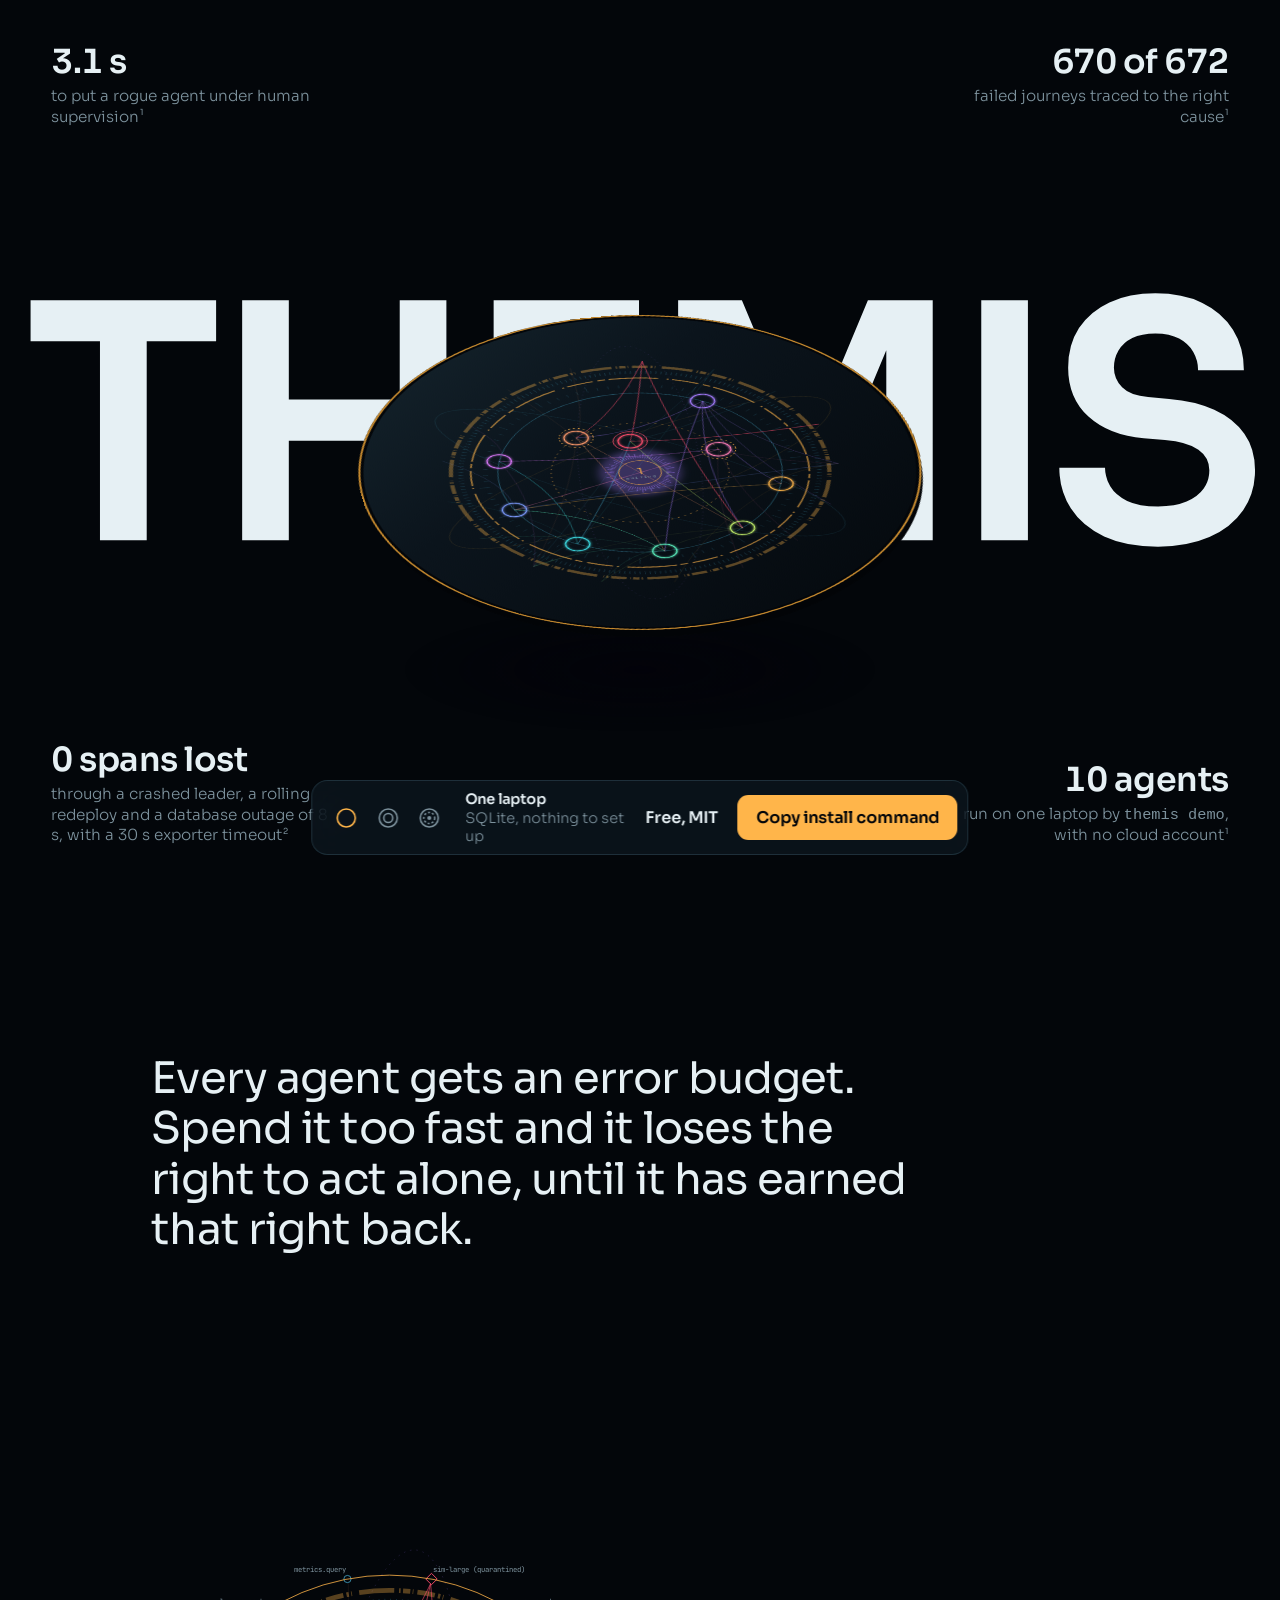
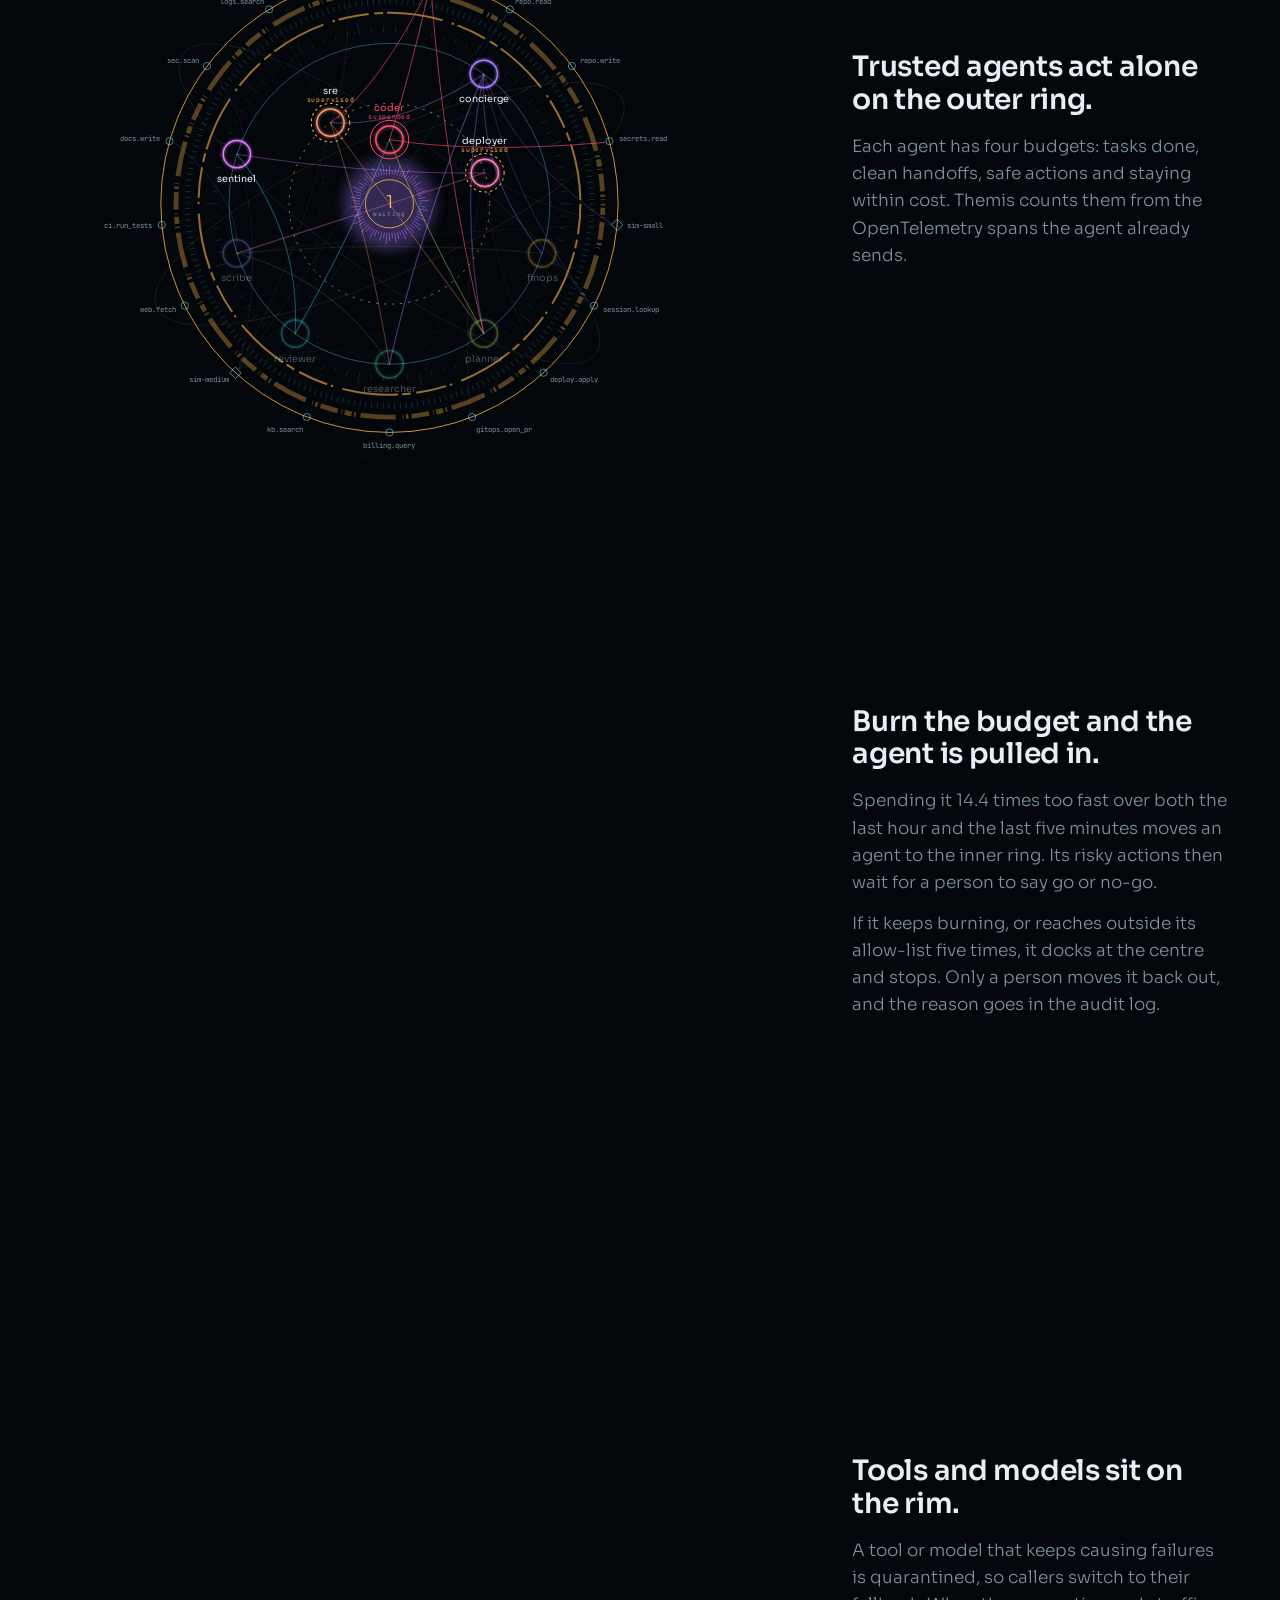
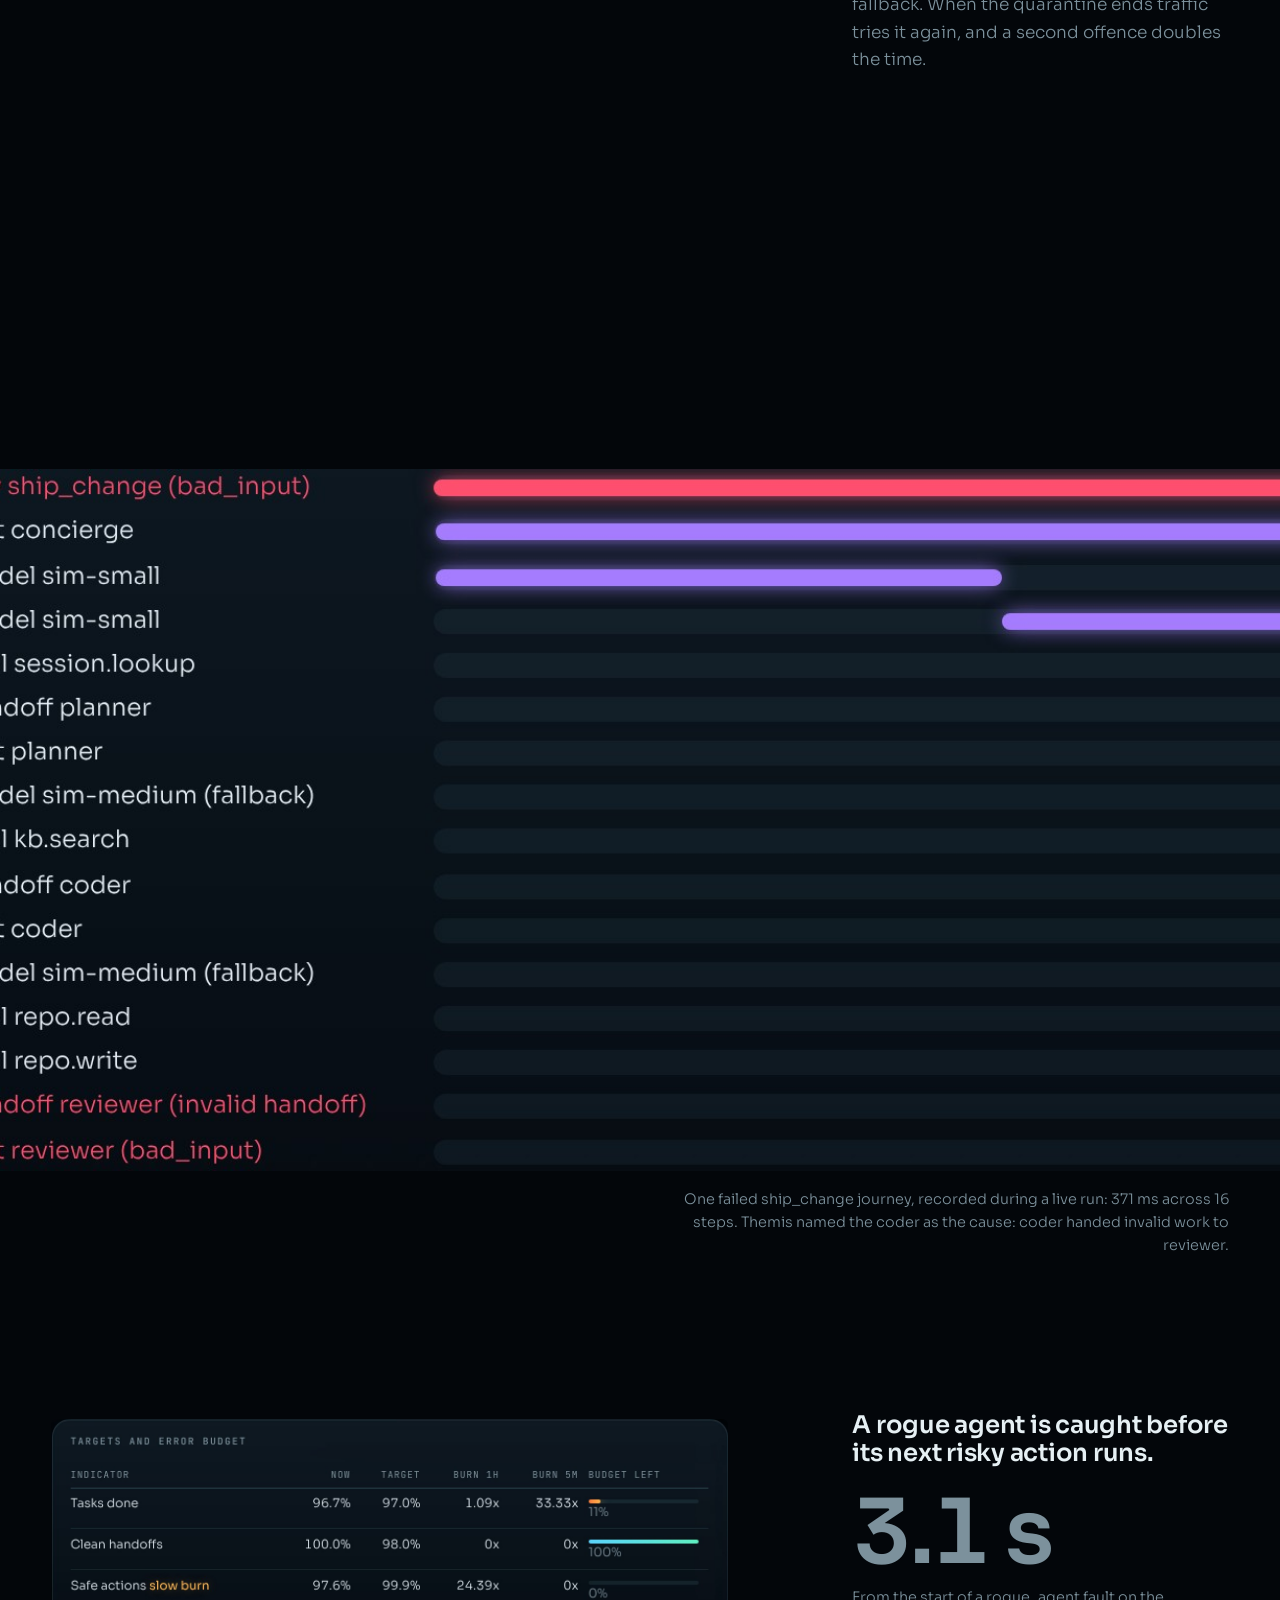
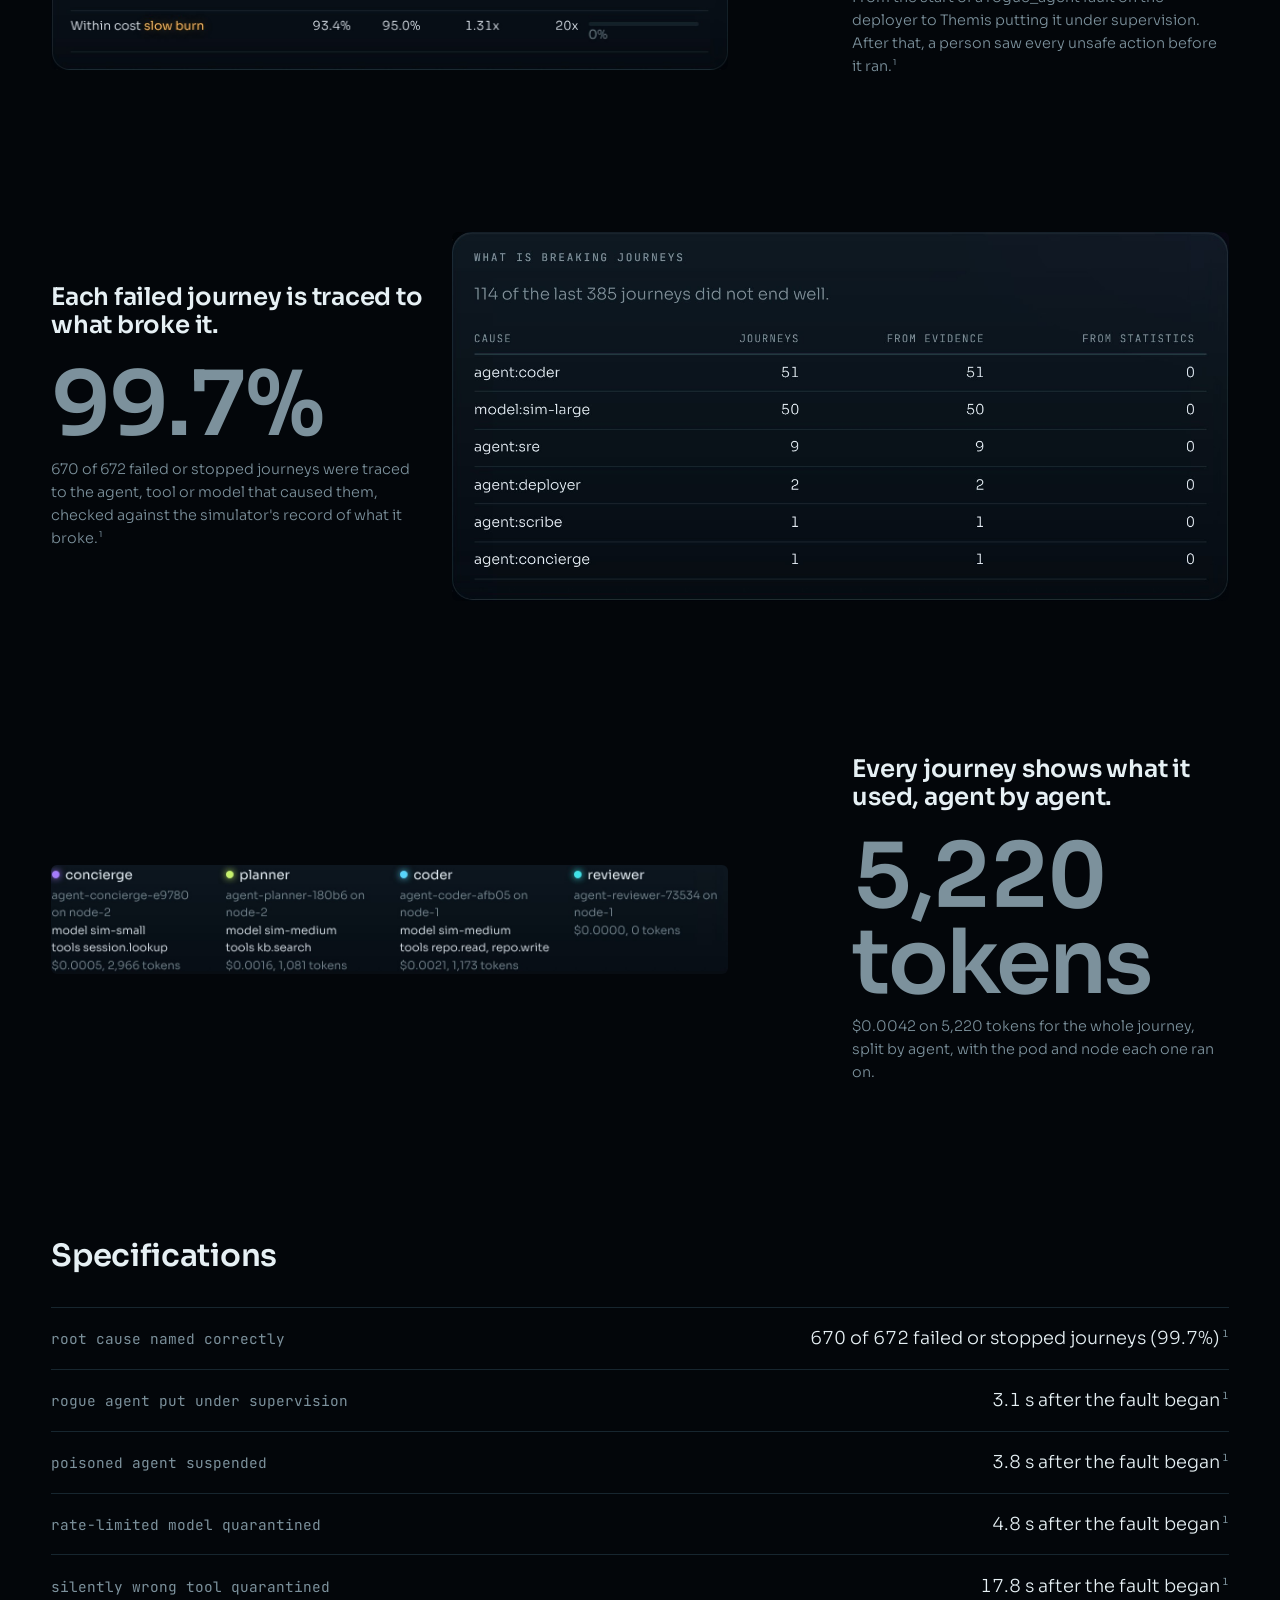
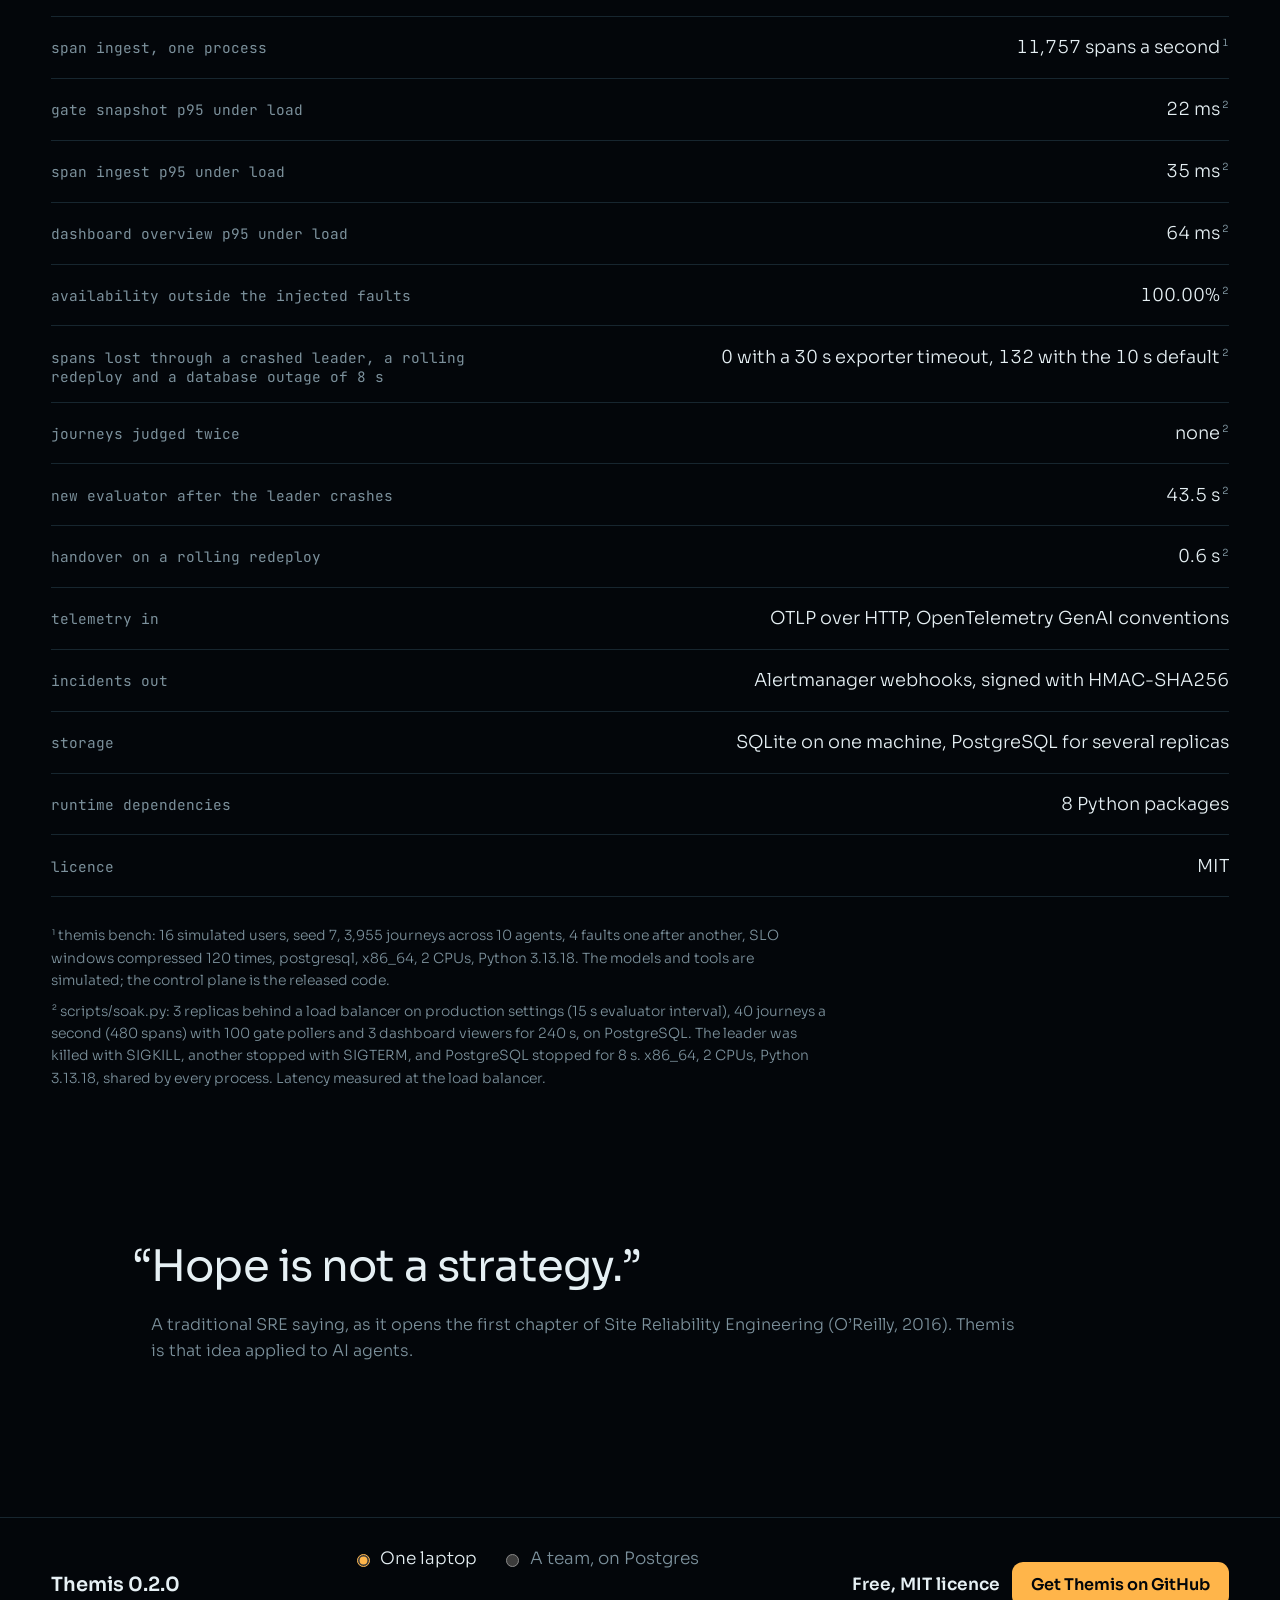
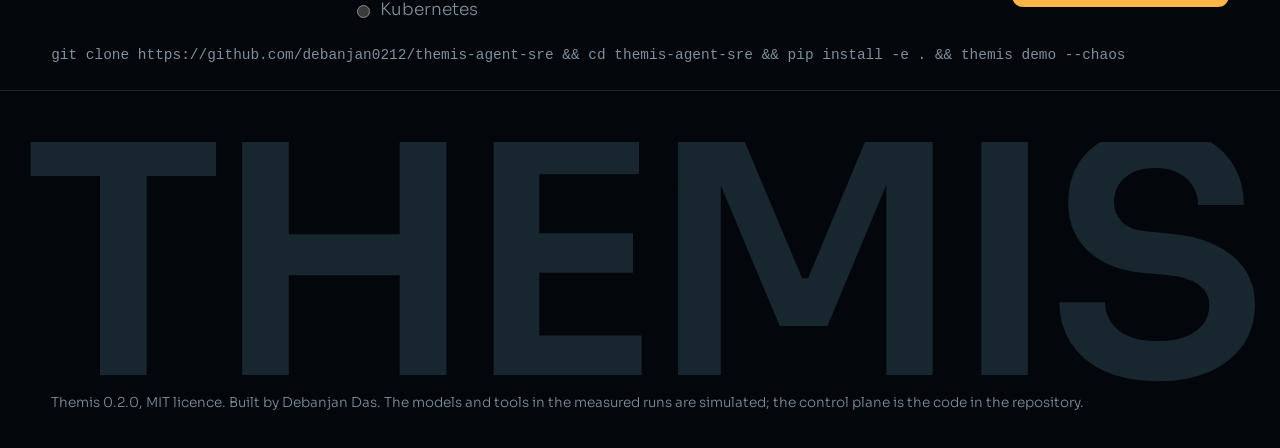
==== commit c3a8e836: "A new dashboard: an instrument on black, with traffic as light The fleet map is drawn like a gyrosco" ====
--- a/site/index.html
+++ b/site/index.html
@@ -4,39 +4,39 @@
     <meta charset="utf-8" />
     <meta name="viewport" content="width=device-width, initial-scale=1" />
     <meta name="color-scheme" content="dark" />
-    <meta name="theme-color" content="#14122b" />
+    <meta name="theme-color" content="#03060a" />
     <title>Themis: SRE for agent fleets</title>
     <meta name="description" content="Every agent gets an error budget. Spend it too fast and it loses the right to act alone. Open source, MIT, runs on one laptop." />
     <link rel="icon" href="assets/favicon.svg" type="image/svg+xml" />
     <style>
       /* Built from site/page.html by site/build.py. Every number on this page comes from docs/results.json and
          docs/reliability.json, which themis bench and scripts/soak.py write. */
-      @font-face { font-family: "IBM Plex Sans"; font-weight: 400; font-display: swap; src: url("assets/fonts/ibm-plex-sans-latin-400-normal.woff2") format("woff2"); }
-      @font-face { font-family: "IBM Plex Sans"; font-weight: 500; font-display: swap; src: url("assets/fonts/ibm-plex-sans-latin-500-normal.woff2") format("woff2"); }
-      @font-face { font-family: "IBM Plex Sans"; font-weight: 600; font-display: swap; src: url("assets/fonts/ibm-plex-sans-latin-600-normal.woff2") format("woff2"); }
-      @font-face { font-family: "IBM Plex Sans"; font-weight: 700; font-display: swap; src: url("assets/fonts/ibm-plex-sans-latin-700-normal.woff2") format("woff2"); }
-      @font-face { font-family: "IBM Plex Mono"; font-weight: 400; font-display: swap; src: url("assets/fonts/ibm-plex-mono-latin-400-normal.woff2") format("woff2"); }
+      @font-face { font-family: "Sora"; font-weight: 200; font-display: swap; src: url("assets/fonts/sora-latin-200-normal.woff2") format("woff2"); }
+      @font-face { font-family: "Sora"; font-weight: 300; font-display: swap; src: url("assets/fonts/sora-latin-300-normal.woff2") format("woff2"); }
+      @font-face { font-family: "Sora"; font-weight: 400; font-display: swap; src: url("assets/fonts/sora-latin-400-normal.woff2") format("woff2"); }
+      @font-face { font-family: "Sora"; font-weight: 600; font-display: swap; src: url("assets/fonts/sora-latin-600-normal.woff2") format("woff2"); }
+      @font-face { font-family: "JetBrains Mono"; font-weight: 400; font-display: swap; src: url("assets/fonts/jetbrains-mono-latin-400-normal.woff2") format("woff2"); }
 
       :root {
-        --night: #14122b; /* one background, top to bottom */
-        --plate: #1c1a3a; /* the orrery's plate */
-        --rim: #2e2b5a; /* hairlines */
-        --brass: #e0b25a; /* the instrument, focus, the one solid button */
-        --ink: #ece9f7; /* text */
-        --mute: #a39fc4; /* the only other text colour */
-        --sans: "IBM Plex Sans", system-ui, sans-serif;
-        --mono: "IBM Plex Mono", ui-monospace, monospace;
+        --night: #03060a; /* one background, top to bottom */
+        --plate: #0b141c; /* the orrery's plate */
+        --rim: #17262f; /* hairlines */
+        --brass: #ffb54a; /* the instrument, focus, the one solid button */
+        --ink: #e6f0f4; /* text */
+        --mute: #7c919c; /* the only other text colour */
+        --sans: "Sora", system-ui, sans-serif;
+        --mono: "JetBrains Mono", ui-monospace, monospace;
         --gap: clamp(96px, 12vw, 176px); /* between sections */
         --edge: 4vw; /* page margin */
       }
       * { box-sizing: border-box; }
-      html { background: var(--night); color: var(--ink); font: 400 18px/1.55 var(--sans); -webkit-font-smoothing: antialiased; }
+      html { background: var(--night); color: var(--ink); font: 300 17px/1.6 var(--sans); -webkit-font-smoothing: antialiased; }
       body { margin: 0; overflow-x: hidden; }
       a { color: inherit; }
       img { display: block; max-width: 100%; }
       h2, h3 { font-weight: 600; margin: 0; line-height: 1.15; letter-spacing: -0.01em; }
       p { margin: 0; }
-      sup { font-size: 0.55em; color: var(--mute); margin-left: 0.15em; font-weight: 500; }
+      sup { font-size: 0.55em; color: var(--mute); margin-left: 0.15em; font-weight: 400; }
       :focus-visible { outline: 2px solid var(--brass); outline-offset: 3px; border-radius: 3px; }
       .sr { position: absolute; width: 1px; height: 1px; overflow: hidden; clip: rect(0 0 0 0); white-space: nowrap; }
       .grid { display: grid; grid-template-columns: repeat(12, minmax(0, 1fr)); column-gap: 24px; padding: 0 var(--edge); }
@@ -44,7 +44,7 @@
       /* ---------------------------------------------------------------- hero */
       .hero { position: relative; min-height: max(100svh, 760px); overflow: hidden; }
       .wordmark {
-        font: 700 25.7vw/0.8 var(--sans); letter-spacing: -0.035em; margin: 0; white-space: nowrap; text-align: center;
+        font: 600 25.7vw/0.8 var(--sans); letter-spacing: -0.035em; margin: 0; white-space: nowrap; text-align: center;
         position: absolute; left: 0; right: 0; top: 50%; transform: translateY(-58%); z-index: 1; color: var(--ink);
       }
       /* the product, in front of its name */
@@ -53,8 +53,8 @@
       .plate {
         position: absolute; inset: 0; border-radius: 50%; overflow: hidden; transform: rotateX(56deg) rotateZ(-10deg);
         /* one key light, from the top left, 45 degrees overhead */
-        background: linear-gradient(135deg, #2a2752 0%, var(--plate) 38%, #121029 100%);
-        box-shadow: inset 0 0 0 2px #b08a42, inset 0 0 0 5px #14122b, 0 14px 0 -1px #0b0a1c;
+        background: linear-gradient(135deg, #16262f 0%, var(--plate) 38%, #04080c 100%);
+        box-shadow: inset 0 0 0 2px #c78a2e, inset 0 0 0 5px #03060a, 0 14px 0 -1px #020407;
       }
       .plate svg { position: absolute; inset: 3%; width: 94%; height: 94%; }
       .sweep { position: absolute; inset: -20%; background: linear-gradient(105deg, transparent 42%, rgba(255, 238, 205, 0.16) 50%, transparent 58%); translate: -70% 0; animation: sweep 2.6s cubic-bezier(0.45, 0, 0.2, 1) 0.8s 1 forwards; }
@@ -73,8 +73,8 @@
       /* every control lives in one small dock */
       .dock {
         position: absolute; z-index: 4; left: 50%; bottom: 5svh; translate: -50% 0; display: flex; align-items: center; gap: 1.1rem;
-        padding: 0.55rem 0.6rem 0.55rem 1rem; border-radius: 16px; border: 1px solid rgba(236, 233, 247, 0.12);
-        background: rgba(28, 26, 58, 0.55); backdrop-filter: blur(18px) saturate(140%); -webkit-backdrop-filter: blur(18px) saturate(140%);
+        padding: 0.55rem 0.6rem 0.55rem 1rem; border-radius: 16px; border: 1px solid rgba(130, 205, 230, 0.16);
+        background: rgba(16, 27, 36, 0.6); backdrop-filter: blur(18px) saturate(140%); -webkit-backdrop-filter: blur(18px) saturate(140%);
       }
       .swatches { display: flex; gap: 0.45rem; border: 0; margin: 0; padding: 0; }
       .swatches label { cursor: pointer; display: grid; place-items: center; width: 34px; height: 34px; border-radius: 50%; }
@@ -86,31 +86,46 @@
       .choice b { color: var(--ink); font-weight: 600; display: block; }
       .price { font-weight: 600; font-size: 0.95rem; white-space: nowrap; }
       .solid { font: 600 0.95rem var(--sans); color: var(--night); background: var(--brass); border: 0; border-radius: 11px; padding: 0.7rem 1.1rem; cursor: pointer; text-decoration: none; white-space: nowrap; }
-      .solid:hover { background: #ebc47a; }
-
-      /* ---------------------------------------------------------------- the orrery's own lines */
-      .orrery .lane { fill: none; stroke: var(--brass); stroke-opacity: 0.45; }
-      .orrery .lane.watched { stroke-dasharray: 3 7; stroke-opacity: 0.65; }
-      .orrery .core { fill: var(--night); stroke: var(--brass); stroke-width: 1.5; }
-      .orrery .core-text { fill: var(--brass); font: 600 20px var(--sans); text-anchor: middle; }
-      .orrery .core-sub { fill: var(--mute); font: 400 9px var(--sans); text-anchor: middle; }
-      .orrery .body circle.disc { stroke-width: 2.5; }
-      .orrery .body text { fill: var(--ink); font: 600 12.5px var(--sans); text-anchor: middle; }
-      .orrery .body .mode { fill: var(--mute); font: 400 9.5px var(--sans); }
-      .orrery .body.supervised circle.disc { stroke: #ffb84d; stroke-dasharray: 4 3; }
-      .orrery .body.suspended circle.disc { stroke: #ff6b7f; fill-opacity: 0.12; }
-      .orrery .body.suspended text { fill: #ff6b7f; }
-      .orrery .dep text { fill: var(--mute); font: 400 10px var(--sans); }
-      .orrery .dep .mark { fill: var(--night); stroke: var(--mute); stroke-width: 1.2; }
-      .orrery .dep.quarantined .mark { stroke: #ff6b7f; }
+      .solid:hover { background: #ffc76a; }
+
+      /* ---------------------------------------------------------------- the orrery's own lines, as on the dashboard */
+      .orrery circle, .orrery ellipse { fill: none; }
+      .orrery .band { stroke: var(--brass); stroke-width: 6; stroke-dasharray: 2 3 9 3 1 5 22 4 3 3 1 9 44 6; stroke-opacity: 0.34; }
+      .orrery .band.thin { stroke-width: 2.5; stroke-dasharray: 38 7 11 5 70 12 3 5; stroke-opacity: 0.6; }
+      .orrery .ticks { stroke: #58d5ff; stroke-width: 7; stroke-dasharray: 1 6.2; stroke-opacity: 0.22; }
+      .orrery .spokes line { stroke: #58d5ff; stroke-opacity: 0.18; }
+      .orrery .gyro ellipse { stroke-width: 1; stroke-opacity: 0.13; }
+      .orrery .gyro.a ellipse { stroke: var(--brass); }
+      .orrery .gyro.b ellipse { stroke: #58d5ff; }
+      .orrery .gyro.c ellipse { stroke: #a67cff; stroke-dasharray: 2 6; stroke-opacity: 0.2; }
+      .orrery .lane { stroke: #58d5ff; stroke-opacity: 0.38; stroke-width: 1.2; }
+      .orrery .lane.watched { stroke: var(--brass); stroke-dasharray: 3 7; stroke-opacity: 0.6; }
+      .orrery .aura { fill: #a67cff; fill-opacity: 0.3; filter: url(#bloom); }
+      .orrery .bristles line { stroke: #a67cff; stroke-opacity: 0.55; stroke-width: 1.2; stroke-linecap: round; }
+      .orrery .core { stroke: var(--brass); stroke-width: 1.2; stroke-opacity: 0.85; }
+      .orrery .core-text { fill: var(--brass); font: 300 22px var(--sans); text-anchor: middle; }
+      .orrery .core-sub { fill: var(--mute); font: 400 7.5px var(--mono); letter-spacing: 0.12em; text-anchor: middle; }
+      .orrery .body .halo { opacity: 0.5; }
+      .orrery .body circle.disc { stroke-width: 1.8; filter: url(#glow); }
+      .orrery .body .ring { stroke: none; }
+      .orrery .body text { fill: var(--ink); font: 400 12px var(--sans); text-anchor: middle; }
+      .orrery .body .mode { fill: var(--mute); font: 400 8px var(--mono); letter-spacing: 0.12em; }
+      .orrery .body.supervised .ring { stroke: var(--brass); stroke-width: 1.3; stroke-dasharray: 3 4; }
+      .orrery .body.supervised .mode { fill: var(--brass); }
+      .orrery .body.suspended circle.disc { stroke: #ff4f6e; fill-opacity: 0.1; }
+      .orrery .body.suspended .ring { stroke: #ff4f6e; stroke-width: 1.2; }
+      .orrery .body.suspended text { fill: #ff4f6e; }
+      .orrery .dep text { fill: var(--mute); font: 400 9px var(--mono); }
+      .orrery .dep .mark { fill: var(--night); stroke: #58d5ff; stroke-opacity: 0.7; stroke-width: 1.1; }
+      .orrery .dep.quarantined .mark { stroke: #ff4f6e; stroke-opacity: 1; }
       .orrery .edge { fill: none; stroke-linecap: round; }
-      .orrery .edge.bad { stroke: #ff6b7f !important; stroke-opacity: 0.9 !important; }
+      .orrery .edge.bad { stroke: #ff4f6e !important; stroke-opacity: 0.85 !important; }
       .plate .dep, .plate .body text { display: none; } /* on the tilted plate the labels would only be noise */
 
       /* ---------------------------------------------------------------- below the hero */
       main > * + * { margin-top: var(--gap); }
       main { padding-top: var(--gap); }
-      .thesis p { grid-column: 2 / span 8; font-size: clamp(2rem, 3.4vw, 3.25rem); line-height: 1.16; font-weight: 500; letter-spacing: -0.02em; }
+      .thesis p { grid-column: 2 / span 8; font-size: clamp(2rem, 3.4vw, 3.25rem); line-height: 1.16; font-weight: 400; letter-spacing: -0.02em; }
 
       /* a 55/45 dissection: the product stays, the chapters pass it */
       .dissect { align-items: start; }
@@ -143,7 +158,7 @@
       .s48 .shot { grid-column: 5 / span 8; grid-row: 1; }
       .say h3 { font-size: clamp(1.35rem, 1.9vw, 1.75rem); margin-bottom: 0.8rem; }
       .say p { color: var(--mute); max-width: 36ch; }
-      .metric { font-size: clamp(3.4rem, 7vw, 6.4rem); font-weight: 700; letter-spacing: -0.035em; line-height: 0.95; margin: 1.4rem 0 0.6rem; font-variant-numeric: tabular-nums; }
+      .metric { font-size: clamp(3.4rem, 7vw, 6.4rem); font-weight: 600; letter-spacing: -0.035em; line-height: 0.95; margin: 1.4rem 0 0.6rem; font-variant-numeric: tabular-nums; }
       .how { font-size: 0.85rem; color: var(--mute); max-width: 38ch; }
 
       /* specifications: hairlines, labels in mono, values on the right, every measured number footnoted */
@@ -159,7 +174,7 @@
       /* one sourced line, set large, its opening mark hung in the margin */
       .quote { margin-left: 0; margin-right: 0; }
       .quote blockquote { grid-column: 2 / span 9; margin: 0; }
-      .quote p { font-size: clamp(2.2rem, 3.4vw, 3.2rem); line-height: 1.12; font-weight: 500; letter-spacing: -0.02em; text-indent: -0.42em; }
+      .quote p { font-size: clamp(2.2rem, 3.4vw, 3.2rem); line-height: 1.12; font-weight: 400; letter-spacing: -0.02em; text-indent: -0.42em; }
       .quote figcaption { grid-column: 2 / span 9; margin-top: 1.2rem; color: var(--mute); font-size: 0.95rem; }
 
       /* the end of the page is the product */
@@ -205,12 +220,12 @@
       <figure class="object" aria-label="The Themis fleet map, recorded during a run: agents orbit closer to the centre as they lose autonomy.">
         <div class="float">
           <div class="shadow"></div>
-          <div class="plate orrery"><svg viewBox="-372 -340 744 680" role="img" aria-label="Fleet map. Agents sit closer to the human at the centre as they lose autonomy."><g><circle class="lane" r="200"></circle><circle class="lane watched" r="125"></circle></g><g><path class="edge " d="M4.898587196589413e-15,-80 Q-42.32053816505805,29.449223594996212 -117.5570504584946,161.80339887498948" stroke="#7CC4FF" stroke-opacity="0.4288381742738589" stroke-width="1.6"></path><line class="edge bad" x1="4.898587196589413e-15" y1="-80" x2="51.26611547082312" y2="-274.2494948118086" stroke="#7CC4FF" stroke-opacity="0.22713692946058095" stroke-width="1"></line><line class="edge " x1="4.898587196589413e-15" y1="-80" x2="146.87457344278226" y2="-237.21058086856235" stroke="#7CC4FF" stroke-opacity="0.1561825726141079" stroke-width="1"></line><line class="edge " x1="4.898587196589413e-15" y1="-80" x2="222.64680641118682" y2="-168.13506354981254" stroke="#7CC4FF" stroke-opacity="0.1698755186721992" stroke-width="1"></line><line class="edge " x1="4.898587196589413e-15" y1="-80" x2="268.34935444521653" y2="-76.35197423011108" stroke="#7CC4FF" stroke-opacity="0.17734439834024898" stroke-width="1"></line><line class="edge bad" x1="4.898587196589413e-15" y1="-80" x2="277.8098351863146" y2="25.742872290261264" stroke="#7CC4FF" stroke-opacity="0.1474688796680498" stroke-width="1"></line><path class="edge " d="M117.55705045849463,-161.80339887498948 Q110.79660733830912,-36 190.2113032590307,61.803398874989476" stroke="#B49CFF" stroke-opacity="0.3894190871369294" stroke-width="1.6"></path><path class="edge " d="M117.55705045849463,-161.80339887498948 Q84.64107633011614,0 117.55705045849463,161.80339887498948" stroke="#B49CFF" stroke-opacity="0.4309128630705394" stroke-width="1.6"></path><path class="edge " d="M117.55705045849463,-161.80339887498948 Q42.32053816505807,13.750776405003785 1.2246467991473532e-14,200" stroke="#B49CFF" stroke-opacity="0.5014522821576763" stroke-width="1.6"></path><path class="edge " d="M117.55705045849463,-161.80339887498948 Q-5.115907697472721e-15,-116.4984471899924 -117.55705045849464,-161.80339887498945" stroke="#B49CFF" stroke-opacity="0.4122406639004149" stroke-width="1.6"></path><line class="edge " x1="117.55705045849463" y1="-161.80339887498948" x2="249.7505582880624" y2="124.36100126165415" stroke="#B49CFF" stroke-opacity="0.44" stroke-width="1"></line><line class="edge " x1="117.55705045849463" y1="-161.80339887498948" x2="187.96108457738947" y2="206.18348790456392" stroke="#B49CFF" stroke-opacity="0.34041493775933607" stroke-width="1"></line><path class="edge " d="M118.88206453689419,-38.62712429686842 Q-25.67852593996914,8.34345884812359 -190.2113032590307,61.803398874989504" stroke="#FF9EC4" stroke-opacity="0.4226141078838174" stroke-width="1.6"></path><line class="edge " x1="118.88206453689419" y1="-38.62712429686842" x2="249.7505582880624" y2="124.36100126165415" stroke="#FF9EC4" stroke-opacity="0.20721991701244813" stroke-width="1"></line><line class="edge " x1="118.88206453689419" y1="-38.62712429686842" x2="100.7864248662157" y2="260.1597520038153" stroke="#FF9EC4" stroke-opacity="0.1686307053941909" stroke-width="1"></line><line class="edge " x1="118.88206453689419" y1="-38.62712429686842" x2="1.7083822848105578e-14" y2="279" stroke="#FF9EC4" stroke-opacity="0.17858921161825728" stroke-width="1"></line><path class="edge " d="M190.2113032590307,61.803398874989476 Q0,44.49844718999243 -190.2113032590307,61.803398874989504" stroke="#E8C36B" stroke-opacity="0.3894190871369294" stroke-width="1.6"></path><line class="edge " x1="190.2113032590307" y1="61.803398874989476" x2="249.7505582880624" y2="124.36100126165415" stroke="#E8C36B" stroke-opacity="0.17734439834024898" stroke-width="1"></line><line class="edge " x1="190.2113032590307" y1="61.803398874989476" x2="-100.78642486621573" y2="260.15975200381524" stroke="#E8C36B" stroke-opacity="0.1636514522821577" stroke-width="1"></line><path class="edge " d="M117.55705045849463,161.80339887498948 Q42.32053816505807,29.449223594996212 4.898587196589413e-15,-80" stroke="#C5E86B" stroke-opacity="0.4433609958506224" stroke-width="1.6"></path><line class="edge bad" x1="117.55705045849463" y1="161.80339887498948" x2="51.26611547082312" y2="-274.2494948118086" stroke="#C5E86B" stroke-opacity="0.24082987551867222" stroke-width="1"></line><line class="edge " x1="117.55705045849463" y1="161.80339887498948" x2="146.87457344278226" y2="-237.21058086856235" stroke="#C5E86B" stroke-opacity="0.1549377593360996" stroke-width="1"></line><line class="edge " x1="117.55705045849463" y1="161.80339887498948" x2="-187.96108457738947" y2="206.1834879045639" stroke="#C5E86B" stroke-opacity="0.19601659751037345" stroke-width="1"></line><path class="edge " d="M1.2246467991473532e-14,200 Q-68.47606917325105,94.24922359499622 -190.2113032590307,61.803398874989504" stroke="#7BE0A0" stroke-opacity="0.5201244813278008" stroke-width="1.6"></path><line class="edge " x1="1.2246467991473532e-14" y1="200" x2="146.87457344278226" y2="-237.21058086856235" stroke="#7BE0A0" stroke-opacity="0.29560165975103736" stroke-width="1"></line><line class="edge " x1="1.2246467991473532e-14" y1="200" x2="-187.96108457738947" y2="206.1834879045639" stroke="#7BE0A0" stroke-opacity="0.2258921161825726" stroke-width="1"></line><line class="edge " x1="1.2246467991473532e-14" y1="200" x2="-249.75055828806236" y2="124.36100126165421" stroke="#7BE0A0" stroke-opacity="0.21344398340248963" stroke-width="1"></line><path class="edge " d="M-117.5570504584946,161.80339887498948 Q-110.79660733830912,35.99999999999998 -190.2113032590307,-61.80339887498955" stroke="#59D8E6" stroke-opacity="0.4226141078838174" stroke-width="1.6"></path><line class="edge " x1="-117.5570504584946" y1="161.80339887498948" x2="146.87457344278226" y2="-237.21058086856235" stroke="#59D8E6" stroke-opacity="0.20597510373443984" stroke-width="1"></line><line class="edge " x1="-117.5570504584946" y1="161.80339887498948" x2="-277.8098351863146" y2="25.74287229026134" stroke="#59D8E6" stroke-opacity="0.16738589211618257" stroke-width="1"></line><line class="edge " x1="-117.5570504584946" y1="161.80339887498948" x2="222.64680641118682" y2="-168.13506354981254" stroke="#59D8E6" stroke-opacity="0.17485477178423237" stroke-width="1"></line><line class="edge " x1="-190.2113032590307" y1="61.803398874989504" x2="249.7505582880624" y2="124.36100126165415" stroke="#8FA2FF" stroke-opacity="0.39518672199170124" stroke-width="1"></line><line class="edge " x1="-190.2113032590307" y1="61.803398874989504" x2="-268.34935444521653" y2="-76.35197423011111" stroke="#8FA2FF" stroke-opacity="0.3117842323651452" stroke-width="1"></line><path class="edge " d="M-190.2113032590307,-61.80339887498955 Q-25.67852593996914,-36.154988341868865 118.88206453689419,-38.62712429686842" stroke="#E29CFF" stroke-opacity="0.4226141078838174" stroke-width="1.6"></path><line class="edge " x1="-190.2113032590307" y1="-61.80339887498955" x2="146.87457344278226" y2="-237.21058086856235" stroke="#E29CFF" stroke-opacity="0.20846473029045642" stroke-width="1"></line><line class="edge " x1="-190.2113032590307" y1="-61.80339887498955" x2="-222.64680641118684" y2="-168.1350635498125" stroke="#E29CFF" stroke-opacity="0.18356846473029048" stroke-width="1"></line><path class="edge " d="M-117.55705045849464,-161.80339887498945 Q-5.115907697472721e-15,1.0231815394945442e-14 117.55705045849463,161.80339887498948" stroke="#FFA98F" stroke-opacity="0.37697095435684647" stroke-width="1.6"></path><path class="edge " d="M-117.55705045849464,-161.80339887498945 Q-42.32053816505807,13.750776405003796 1.2246467991473532e-14,200" stroke="#FFA98F" stroke-opacity="0.36867219917012445" stroke-width="1.6"></path><line class="edge bad" x1="-117.55705045849464" y1="-161.80339887498945" x2="51.26611547082312" y2="-274.2494948118086" stroke="#FFA98F" stroke-opacity="0.20597510373443984" stroke-width="1"></line><line class="edge " x1="-117.55705045849464" y1="-161.80339887498945" x2="146.87457344278226" y2="-237.21058086856235" stroke="#FFA98F" stroke-opacity="0.1487136929460581" stroke-width="1"></line><line class="edge " x1="-117.55705045849464" y1="-161.80339887498945" x2="-146.87457344278215" y2="-237.21058086856243" stroke="#FFA98F" stroke-opacity="0.1624066390041494" stroke-width="1"></line><line class="edge " x1="-117.55705045849464" y1="-161.80339887498945" x2="-51.266115470823024" y2="-274.24949481180863" stroke="#FFA98F" stroke-opacity="0.15867219917012448" stroke-width="1"></line></g><g><g class="dep quarantined"><rect class="mark" x="47.36861257772254" y="-285.147333409912" width="10" height="10" transform="rotate(45 52.36861257772254 -280.147333409912)"></rect><text x="54.573606791521385" y="-288.94301060611883" text-anchor="start">sim-large (quarantined)</text></g><g class="dep "><rect class="mark" x="145.03316642004643" y="-247.31188368294002" width="10" height="10" transform="rotate(45 150.03316642004643 -242.31188368294002)"></rect><text x="156.3503523745747" y="-249.5144893116954" text-anchor="start">sim-medium</text></g><g class="dep "><circle class="mark" cx="227.43490977486826" cy="-171.75087136808807" r="4.5"></circle><text x="237.01111650223112" y="-175.98248700463915" text-anchor="start">repo.read</text></g><g class="dep "><circle class="mark" cx="274.12030830425346" cy="-77.99395217054358" r="4.5"></circle><text x="285.6622160223273" y="-78.27790805140857" text-anchor="start">repo.write</text></g><g class="dep "><circle class="mark" cx="283.7842402440848" cy="26.296482447041075" r="4.5"></circle><text x="295.7330503596252" y="30.403702760600698" text-anchor="start">secrets.read</text></g><g class="dep "><rect class="mark" x="250.12153803619276" y="122.03543139631338" width="10" height="10" transform="rotate(45 255.12153803619276 127.03543139631338)"></rect><text x="265.8634975324535" y="135.38429166563185" text-anchor="start">sim-small</text></g><g class="dep "><circle class="mark" cx="192.0032584392688" cy="210.61754140788787" r="4.5"></circle><text x="200.0876061630275" y="222.48564841453577" text-anchor="start">session.lookup</text></g><g class="dep "><circle class="mark" cx="102.95387486333861" cy="265.7545853802414" r="4.5"></circle><text x="107.28877485758446" y="284.9442521330937" text-anchor="start">deploy.apply</text></g><g class="dep "><circle class="mark" cx="1.7451216887849784e-14" cy="285" r="4.5"></circle><text x="1.8186004967338195e-14" y="305" text-anchor="middle">gitops.open_pr</text></g><g class="dep "><circle class="mark" cx="-102.95387486333864" cy="265.7545853802414" r="4.5"></circle><text x="-107.28877485758449" y="284.94425213309364" text-anchor="end">billing.query</text></g><g class="dep "><circle class="mark" cx="-192.0032584392688" cy="210.61754140788784" r="4.5"></circle><text x="-200.0876061630275" y="222.48564841453575" text-anchor="end">kb.search</text></g><g class="dep "><circle class="mark" cx="-255.12153803619273" cy="127.03543139631343" r="4.5"></circle><text x="-265.8634975324535" y="135.3842916656319" text-anchor="end">web.fetch</text></g><g class="dep "><circle class="mark" cx="-283.7842402440848" cy="26.296482447041154" r="4.5"></circle><text x="-295.7330503596252" y="30.40370276060078" text-anchor="end">ci.run_tests</text></g><g class="dep "><circle class="mark" cx="-274.12030830425346" cy="-77.99395217054361" r="4.5"></circle><text x="-285.66221602232724" y="-78.2779080514086" text-anchor="end">docs.write</text></g><g class="dep "><circle class="mark" cx="-227.4349097748683" cy="-171.750871368088" r="4.5"></circle><text x="-237.01111650223118" y="-175.9824870046391" text-anchor="end">sec.scan</text></g><g class="dep "><circle class="mark" cx="-150.03316642004629" cy="-242.3118836829401" r="4.5"></circle><text x="-156.35035237457456" y="-249.51448931169548" text-anchor="end">logs.search</text></g><g class="dep "><circle class="mark" cx="-52.368612577722445" cy="-280.14733340991205" r="4.5"></circle><text x="-54.573606791521286" y="-288.9430106061189" text-anchor="end">metrics.query</text></g></g><g><circle class="core" r="30"></circle><text class="core-text" y="3">2</text><text class="core-sub" y="16">waiting</text></g><g><g class="body suspended" tabindex="0" role="link" style="transform: translate(0px, -80px);"><circle class="disc" r="19" fill="#7CC4FF" fill-opacity="0.3" stroke="#7CC4FF"></circle><text y="35">coder</text><text class="mode" y="47">suspended</text></g><g class="body autonomous" tabindex="0" role="link" style="transform: translate(117.6px, -161.8px);"><circle class="disc" r="19" fill="#B49CFF" fill-opacity="0.3" stroke="#B49CFF"></circle><text y="35">concierge</text><text class="mode" y="47"></text></g><g class="body supervised" tabindex="0" role="link" style="transform: translate(118.9px, -38.6px);"><circle class="disc" r="19" fill="#FF9EC4" fill-opacity="0.3" stroke="#FF9EC4"></circle><text y="35">deployer</text><text class="mode" y="47">supervised</text></g><g class="body autonomous" tabindex="0" role="link" style="transform: translate(190.2px, 61.8px);"><circle class="disc" r="19" fill="#E8C36B" fill-opacity="0.3" stroke="#E8C36B"></circle><text y="35">finops</text><text class="mode" y="47"></text></g><g class="body autonomous" tabindex="0" role="link" style="transform: translate(117.6px, 161.8px);"><circle class="disc" r="19" fill="#C5E86B" fill-opacity="0.3" stroke="#C5E86B"></circle><text y="35">planner</text><text class="mode" y="47"></text></g><g class="body autonomous" tabindex="0" role="link" style="transform: translate(0px, 200px);"><circle class="disc" r="19" fill="#7BE0A0" fill-opacity="0.3" stroke="#7BE0A0"></circle><text y="35">researcher</text><text class="mode" y="47"></text></g><g class="body autonomous" tabindex="0" role="link" style="transform: translate(-117.6px, 161.8px);"><circle class="disc" r="19" fill="#59D8E6" fill-opacity="0.3" stroke="#59D8E6"></circle><text y="35">reviewer</text><text class="mode" y="47"></text></g><g class="body autonomous" tabindex="0" role="link" style="transform: translate(-190.2px, 61.8px);"><circle class="disc" r="19" fill="#8FA2FF" fill-opacity="0.3" stroke="#8FA2FF"></circle><text y="35">scribe</text><text class="mode" y="47"></text></g><g class="body autonomous" tabindex="0" role="link" style="transform: translate(-190.2px, -61.8px);"><circle class="disc" r="19" fill="#E29CFF" fill-opacity="0.3" stroke="#E29CFF"></circle><text y="35">sentinel</text><text class="mode" y="47"></text></g><g class="body autonomous" tabindex="0" role="link" style="transform: translate(-117.6px, -161.8px);"><circle class="disc" r="19" fill="#FFA98F" fill-opacity="0.3" stroke="#FFA98F"></circle><text y="35">sre</text><text class="mode" y="47"></text></g></g></svg><div class="sweep"></div></div>
+          <div class="plate orrery"><svg class="map" viewBox="-372 -340 744 680" role="img" aria-label="Fleet map. Agents sit closer to the human at the centre as they lose autonomy."><defs><filter id="glow" x="-50%" y="-50%" width="200%" height="200%"><feGaussianBlur stdDeviation="2.2" result="b"></feGaussianBlur><feMerge><feMergeNode in="b"></feMergeNode><feMergeNode in="SourceGraphic"></feMergeNode></feMerge></filter><filter id="bloom" x="-100%" y="-100%" width="300%" height="300%"><feGaussianBlur stdDeviation="7"></feGaussianBlur></filter><radialGradient id="orb" cx="50%" cy="50%" r="50%"><stop offset="0%" stop-color="#140d33"></stop><stop offset="64%" stop-color="#2a1d68"></stop><stop offset="88%" stop-color="#8f6dff"></stop><stop offset="100%" stop-color="#e9e0ff"></stop></radialGradient><radialGradient id="halo-0"><stop offset="0%" stop-color="#58d5ff" stop-opacity="0.55"></stop><stop offset="100%" stop-color="#58d5ff" stop-opacity="0"></stop></radialGradient><radialGradient id="halo-1"><stop offset="0%" stop-color="#a67cff" stop-opacity="0.55"></stop><stop offset="100%" stop-color="#a67cff" stop-opacity="0"></stop></radialGradient><radialGradient id="halo-2"><stop offset="0%" stop-color="#ff7eb6" stop-opacity="0.55"></stop><stop offset="100%" stop-color="#ff7eb6" stop-opacity="0"></stop></radialGradient><radialGradient id="halo-3"><stop offset="0%" stop-color="#ffb54a" stop-opacity="0.55"></stop><stop offset="100%" stop-color="#ffb54a" stop-opacity="0"></stop></radialGradient><radialGradient id="halo-4"><stop offset="0%" stop-color="#c6f36b" stop-opacity="0.55"></stop><stop offset="100%" stop-color="#c6f36b" stop-opacity="0"></stop></radialGradient><radialGradient id="halo-5"><stop offset="0%" stop-color="#5cf2c0" stop-opacity="0.55"></stop><stop offset="100%" stop-color="#5cf2c0" stop-opacity="0"></stop></radialGradient><radialGradient id="halo-6"><stop offset="0%" stop-color="#3fe3ea" stop-opacity="0.55"></stop><stop offset="100%" stop-color="#3fe3ea" stop-opacity="0"></stop></radialGradient><radialGradient id="halo-7"><stop offset="0%" stop-color="#7d9bff" stop-opacity="0.55"></stop><stop offset="100%" stop-color="#7d9bff" stop-opacity="0"></stop></radialGradient><radialGradient id="halo-8"><stop offset="0%" stop-color="#e07bff" stop-opacity="0.55"></stop><stop offset="100%" stop-color="#e07bff" stop-opacity="0"></stop></radialGradient><radialGradient id="halo-9"><stop offset="0%" stop-color="#ff9a6b" stop-opacity="0.55"></stop><stop offset="100%" stop-color="#ff9a6b" stop-opacity="0"></stop></radialGradient></defs><g><g class="instrument still"><g class="spokes"><line x1="214" y1="0" x2="229" y2="0"></line><line x1="213.4787067556024" y1="14.927885381242815" x2="220.46165510742114" y2="15.416180697451692"></line><line x1="211.91736671069606" y1="29.783043605454004" x2="218.84924319188704" y2="30.75725531217446"></line><line x1="209.32358655703442" y1="44.493101835000495" x2="216.17061976217104" y2="45.94848367072481"></line><line x1="205.71000293080024" y1="58.986394144837824" x2="212.4388348023685" y2="60.91585563555682"></line><line x1="201.0942208481844" y1="73.19231067169311" x2="215.18961015997303" y2="78.32261282157813"></line><line x1="195.4987279355166" y1="87.04164161822123" x2="201.8935461390148" y2="89.88879811975184"></line><line x1="188.95078487181038" y1="100.46691443618063" x2="195.13141802182287" y2="103.75321537568186"></line><line x1="181.48229257747516" y1="113.40272254590585" x2="187.41862925057015" y2="117.11215739553829"></line><line x1="173.12963679623874" y1="125.78604399058925" x2="178.7927557568634" y2="129.90054075663656"></line><line x1="163.9335108274613" y1="137.5565484729194" x2="175.42417747424597" y2="147.1983626182175"></line><line x1="153.93871727247137" y1="148.6568912782254" x2="158.9740958748419" y2="153.5194998714384"></line><line x1="143.19394976079568" y1="159.03299265216233" x2="147.87786400530766" y2="164.23500643050411"></line><line x1="131.75155571969088" y1="168.63430127183852" x2="136.06118604697048" y2="174.15037654708556"></line><line x1="119.66728134273981" y1="177.41404052677893" x2="123.58163166703504" y2="183.2173035346642"></line><line x1="107.00000000000003" y1="185.32943640986986" x2="114.50000000000003" y2="198.31981746663644"></line><line x1="93.81142541286258" y1="192.34192590802175" x2="96.88002344038613" y2="198.6334842321159"></line><line x1="80.16581099100516" y1="198.41734487729252" x2="82.78805714491654" y2="204.90763185926002"></line><line x1="66.12963679623876" y1="203.52609448716285" x2="68.29275575686339" y2="210.18349010122893"></line><line x1="51.77128565832893" y1="207.64328542306325" x2="53.464738927526604" y2="214.43535550699522"></line><line x1="37.16071002072311" y1="210.7488591446125" x2="39.76543268572706" y2="225.52097543979565"></line><line x1="22.369091139277838" y1="212.8276856088105" x2="23.100790382151413" y2="219.7893388763884"></line><line x1="7.468492294335231" y1="213.8696369820865" x2="7.712788771252739" y2="220.86537277122017"></line><line x1="-7.468492294335157" y1="213.8696369820865" x2="-7.712788771252662" y2="220.86537277122017"></line><line x1="-22.369091139277813" y1="212.8276856088105" x2="-23.100790382151388" y2="219.78933887638843"></line><line x1="-37.16071002072309" y1="210.7488591446125" x2="-39.76543268572704" y2="225.52097543979565"></line><line x1="-51.77128565832891" y1="207.64328542306325" x2="-53.46473892752658" y2="214.43535550699522"></line><line x1="-66.12963679623873" y1="203.52609448716288" x2="-68.29275575686336" y2="210.18349010122895"></line><line x1="-80.16581099100519" y1="198.41734487729252" x2="-82.78805714491656" y2="204.90763185926002"></line><line x1="-93.81142541286259" y1="192.34192590802172" x2="-96.88002344038613" y2="198.6334842321159"></line><line x1="-106.99999999999996" y1="185.32943640986988" x2="-114.49999999999994" y2="198.31981746663647"></line><line x1="-119.66728134273978" y1="177.41404052677893" x2="-123.58163166703501" y2="183.2173035346642"></line><line x1="-131.75155571969088" y1="168.63430127183852" x2="-136.06118604697048" y2="174.15037654708556"></line><line x1="-143.19394976079568" y1="159.03299265216236" x2="-147.87786400530766" y2="164.23500643050411"></line><line x1="-153.93871727247137" y1="148.6568912782254" x2="-158.9740958748419" y2="153.51949987143837"></line><line x1="-163.93351082746128" y1="137.55654847291945" x2="-175.42417747424594" y2="147.19836261821754"></line><line x1="-173.12963679623874" y1="125.78604399058928" x2="-178.79275575686336" y2="129.9005407566366"></line><line x1="-181.48229257747516" y1="113.40272254590585" x2="-187.41862925057015" y2="117.11215739553829"></line><line x1="-188.95078487181033" y1="100.46691443618069" x2="-195.1314180218228" y2="103.75321537568193"></line><line x1="-195.49872793551657" y1="87.04164161822129" x2="-201.89354613901477" y2="89.8887981197519"></line><line x1="-201.0942208481844" y1="73.19231067169314" x2="-215.189610159973" y2="78.32261282157818"></line><line x1="-205.7100029308002" y1="58.98639414483793" x2="-212.43883480236843" y2="60.91585563555692"></line><line x1="-209.32358655703442" y1="44.493101835000495" x2="-216.17061976217104" y2="45.94848367072481"></line><line x1="-211.91736671069603" y1="29.78304360545407" x2="-218.849243191887" y2="30.75725531217453"></line><line x1="-213.4787067556024" y1="14.927885381242863" x2="-220.46165510742114" y2="15.416180697451741"></line><line x1="-214" y1="2.620744150175336e-14" x2="-229" y2="2.804441170047439e-14"></line><line x1="-213.4787067556024" y1="-14.927885381242714" x2="-220.46165510742117" y2="-15.416180697451587"></line><line x1="-211.91736671069603" y1="-29.783043605454022" x2="-218.849243191887" y2="-30.75725531217448"></line><line x1="-209.32358655703442" y1="-44.49310183500044" x2="-216.17061976217104" y2="-45.948483670724755"></line><line x1="-205.71000293080024" y1="-58.98639414483779" x2="-212.4388348023685" y2="-60.91585563555678"></line><line x1="-201.0942208481844" y1="-73.1923106716931" x2="-215.18961015997303" y2="-78.32261282157812"></line><line x1="-195.49872793551663" y1="-87.04164161822116" x2="-201.89354613901483" y2="-89.88879811975175"></line><line x1="-188.95078487181036" y1="-100.46691443618064" x2="-195.13141802182284" y2="-103.75321537568188"></line><line x1="-181.4822925774752" y1="-113.40272254590583" x2="-187.41862925057015" y2="-117.11215739553826"></line><line x1="-173.12963679623877" y1="-125.78604399058922" x2="-178.79275575686341" y2="-129.90054075663653"></line><line x1="-163.9335108274613" y1="-137.5565484729194" x2="-175.42417747424597" y2="-147.1983626182175"></line><line x1="-153.93871727247134" y1="-148.65689127822543" x2="-158.97409587484188" y2="-153.51949987143843"></line><line x1="-143.1939497607957" y1="-159.0329926521623" x2="-147.8778640053077" y2="-164.2350064305041"></line><line x1="-131.75155571969083" y1="-168.63430127183852" x2="-136.06118604697042" y2="-174.15037654708559"></line><line x1="-119.66728134273991" y1="-177.41404052677885" x2="-123.58163166703514" y2="-183.21730353466415"></line><line x1="-107.0000000000001" y1="-185.3294364098698" x2="-114.5000000000001" y2="-198.31981746663638"></line><line x1="-93.81142541286263" y1="-192.3419259080217" x2="-96.88002344038618" y2="-198.63348423211588"></line><line x1="-80.16581099100523" y1="-198.4173448772925" x2="-82.78805714491662" y2="-204.90763185926"></line><line x1="-66.12963679623878" y1="-203.52609448716285" x2="-68.29275575686341" y2="-210.18349010122893"></line><line x1="-51.77128565832891" y1="-207.64328542306325" x2="-53.46473892752658" y2="-214.43535550699522"></line><line x1="-37.160710020723094" y1="-210.7488591446125" x2="-39.76543268572705" y2="-225.52097543979565"></line><line x1="-22.36909113927782" y1="-212.8276856088105" x2="-23.10079038215139" y2="-219.78933887638843"></line><line x1="-7.468492294335353" y1="-213.86963698208646" x2="-7.712788771252865" y2="-220.86537277122014"></line><line x1="7.468492294335274" y1="-213.8696369820865" x2="7.712788771252783" y2="-220.86537277122017"></line><line x1="22.36909113927774" y1="-212.8276856088105" x2="23.10079038215131" y2="-219.78933887638843"></line><line x1="37.160710020723016" y1="-210.74885914461254" x2="39.765432685726964" y2="-225.52097543979565"></line><line x1="51.771285658328836" y1="-207.64328542306328" x2="53.464738927526504" y2="-214.43535550699525"></line><line x1="66.12963679623871" y1="-203.52609448716288" x2="68.29275575686334" y2="-210.18349010122895"></line><line x1="80.16581099100516" y1="-198.41734487729252" x2="82.78805714491654" y2="-204.90763185926002"></line><line x1="93.81142541286256" y1="-192.34192590802175" x2="96.88002344038611" y2="-198.6334842321159"></line><line x1="107.00000000000003" y1="-185.32943640986986" x2="114.50000000000003" y2="-198.31981746663644"></line><line x1="119.6672813427397" y1="-177.414040526779" x2="123.58163166703491" y2="-183.2173035346643"></line><line x1="131.7515557196909" y1="-168.63430127183847" x2="136.06118604697053" y2="-174.15037654708553"></line><line x1="143.19394976079556" y1="-159.03299265216245" x2="147.87786400530757" y2="-164.2350064305042"></line><line x1="153.93871727247128" y1="-148.6568912782255" x2="158.97409587484185" y2="-153.51949987143846"></line><line x1="163.93351082746125" y1="-137.55654847291947" x2="175.4241774742459" y2="-147.19836261821757"></line><line x1="173.12963679623874" y1="-125.78604399058929" x2="178.79275575686336" y2="-129.90054075663662"></line><line x1="181.48229257747505" y1="-113.40272254590604" x2="187.41862925057" y2="-117.11215739553847"></line><line x1="188.95078487181036" y1="-100.46691443618063" x2="195.13141802182284" y2="-103.75321537568186"></line><line x1="195.4987279355166" y1="-87.04164161822123" x2="201.8935461390148" y2="-89.88879811975184"></line><line x1="201.0942208481844" y1="-73.19231067169308" x2="215.18961015997303" y2="-78.3226128215781"></line><line x1="205.7100029308002" y1="-58.98639414483795" x2="212.43883480236843" y2="-60.91585563555695"></line><line x1="209.3235865570344" y1="-44.493101835000616" x2="216.17061976217104" y2="-45.94848367072493"></line><line x1="211.91736671069603" y1="-29.7830436054541" x2="218.849243191887" y2="-30.75725531217456"></line><line x1="213.4787067556024" y1="-14.9278853812427" x2="220.46165510742117" y2="-15.416180697451573"></line></g></g><g class="instrument breathe"><circle class="aura" r="58"></circle></g><g class="instrument gyro a" transform="rotate(-24)"><ellipse rx="318" ry="86"></ellipse></g><g class="instrument gyro b" transform="rotate(36)"><ellipse rx="318" ry="86"></ellipse></g><g class="instrument gyro c" transform="rotate(96)"><ellipse rx="318" ry="86"></ellipse></g><g class="instrument turn slow"><circle class="band" r="266"></circle></g><g class="instrument turn rev"><circle class="ticks" r="252"></circle></g><g class="instrument turn"><circle class="band thin" r="238"></circle></g><g class="instrument turn fast"><g class="bristles"><line x1="37" y1="0" x2="40" y2="0"></line><line x1="36.85920382939459" y1="3.224762481663352" x2="43.8325667160368" y2="3.8348526808969594"></line><line x1="36.437886861451695" y1="6.424982573676422" x2="47.27077214458598" y2="8.335112528012656"></line><line x1="35.73925557269553" y1="9.576304668793266" x2="39.6029588778518" y2="10.61158084920335"></line><line x1="34.76862696907861" y1="12.654745303049742" x2="42.28616793536588" y2="15.390906449655093"></line><line x1="33.53338812035605" y1="15.63687568440588" x2="44.40908156479585" y2="20.708294825294274"></line><line x1="32.04293994002423" y1="18.499999999999996" x2="36.373066958946424" y2="20.999999999999996"></line><line x1="30.308625638692696" y1="21.222328144988705" x2="37.68099403729362" y2="26.384516072148116"></line><line x1="28.343644395402187" y1="23.78314155840195" x2="38.302222155948904" y2="32.13938048432696"></line><line x1="26.16295090390226" y1="26.162950903902257" x2="30.405591591021544" y2="30.40559159102154"></line><line x1="23.783141558401958" y1="28.343644395402187" x2="30.21101765526735" y2="36.00408882659197"></line><line x1="21.22232814498871" y1="30.308625638692696" x2="22.943057454041845" y2="32.76608177155967"></line><line x1="18.500000000000004" y1="32.042939940024226" x2="22.000000000000004" y2="38.1051177665153"></line><line x1="15.63687568440588" y1="33.53338812035605" x2="20.285676563553572" y2="43.502773777759195"></line><line x1="12.654745303049747" y1="34.76862696907861" x2="14.022825876352421" y2="38.52739745222224"></line><line x1="9.576304668793266" y1="35.73925557269553" x2="11.646857029613432" y2="43.466662183008076"></line><line x1="6.4249825736764254" y1="36.437886861451695" x2="8.50876070567959" y2="48.255579897598196"></line><line x1="3.224762481663351" y1="36.85920382939459" x2="3.660541195401642" y2="41.84017731985331"></line><line x1="2.2655965784226034e-15" y1="37" x2="2.8166876380389124e-15" y2="46"></line><line x1="-3.2247624816633547" y1="36.85920382939459" x2="-4.357787137382911" y2="49.80973490458728"></line><line x1="-6.424982573676421" y1="36.437886861451695" x2="-7.466871639678003" y2="42.34673337952494"></line><line x1="-9.576304668793272" y1="35.73925557269553" x2="-12.16449511981848" y2="45.39851383558621"></line><line x1="-12.654745303049742" y1="34.76862696907861" x2="-13.680805733026748" y2="37.58770483143634"></line><line x1="-15.636875684405876" y1="33.53338812035605" x2="-18.59520351659077" y2="39.877542629612606"></line><line x1="-18.499999999999993" y1="32.04293994002423" x2="-23.99999999999999" y2="41.569219381653056"></line><line x1="-21.222328144988694" y1="30.308625638692703" x2="-23.516633890392878" y2="33.585233815848675"></line><line x1="-23.783141558401958" y1="28.343644395402187" x2="-28.925442435894272" y2="34.47199994035401"></line><line x1="-26.162950903902257" y1="26.16295090390226" x2="-34.648232278140824" y2="34.64823227814083"></line><line x1="-28.343644395402183" y1="23.78314155840196" x2="-32.173866610997074" y2="26.997079606834657"></line><line x1="-30.30862563869269" y1="21.222328144988715" x2="-37.680994037293615" y2="26.384516072148134"></line><line x1="-32.04293994002423" y1="18.499999999999996" x2="-43.30127018922194" y2="24.999999999999996"></line><line x1="-33.53338812035605" y1="15.636875684405881" x2="-38.971234842575946" y2="18.172585254850077"></line><line x1="-34.76862696907861" y1="12.654745303049749" x2="-44.16555317693769" y2="16.074946736306437"></line><line x1="-35.73925557269553" y1="9.576304668793277" x2="-38.637033051562724" y2="10.35276180410084"></line><line x1="-36.437886861451695" y1="6.42498257367642" x2="-43.331541132537154" y2="7.6405198173449325"></line><line x1="-36.85920382939459" y1="3.2247624816633698" x2="-47.81734550840379" y2="4.183475651887615"></line><line x1="-37" y1="4.531193156845207e-15" x2="-41" y2="5.021051876504148e-15"></line><line x1="-36.85920382939459" y1="-3.224762481663344" x2="-44.82876141412855" y2="-3.9220084236446073"></line><line x1="-36.437886861451695" y1="-6.424982573676427" x2="-48.255579897598196" y2="-8.508760705679594"></line><line x1="-35.739255572695534" y1="-9.576304668793252" x2="-40.56888470414087" y2="-10.870399894305855"></line><line x1="-34.76862696907861" y1="-12.65474530304974" x2="-43.22586055615179" y2="-15.732926592980759"></line><line x1="-33.53338812035605" y1="-15.636875684405872" x2="-45.3153893518325" y2="-21.130913087034962"></line><line x1="-32.042939940024226" y1="-18.500000000000004" x2="-37.23909236273086" y2="-21.500000000000004"></line><line x1="-30.308625638692703" y1="-21.222328144988694" x2="-38.50014608158263" y2="-26.958092508499153"></line><line x1="-28.343644395402187" y1="-23.78314155840195" x2="-30.64177772475912" y2="-25.71150438746157"></line><line x1="-26.162950903902264" y1="-26.162950903902257" x2="-31.112698372208097" y2="-31.112698372208087"></line><line x1="-23.78314155840196" y1="-28.343644395402183" x2="-30.853805264953895" y2="-36.77013326971094"></line><line x1="-21.222328144988715" y1="-30.30862563869269" x2="-23.516633890392903" y2="-33.58523381584865"></line><line x1="-18.500000000000018" y1="-32.04293994002422" x2="-22.50000000000002" y2="-38.971143170299726"></line><line x1="-15.636875684405897" y1="-33.53338812035604" x2="-20.708294825294296" y2="-44.409081564795834"></line><line x1="-12.654745303049767" y1="-34.7686269690786" x2="-14.364846019678113" y2="-39.467090073008144"></line><line x1="-9.576304668793263" y1="-35.73925557269553" x2="-11.905676074715949" y2="-44.43258800929714"></line><line x1="-6.424982573676422" y1="-36.437886861451695" x2="-8.682408883346517" y2="-49.2403876506104"></line><line x1="-3.224762481663355" y1="-36.85920382939459" x2="-3.747696938149305" y2="-42.83637201794506"></line><line x1="-6.79678973526781e-15" y1="-37" x2="-8.633759933988839e-15" y2="-47"></line><line x1="3.224762481663342" y1="-36.85920382939459" x2="3.4862297099063158" y2="-39.84778792366982"></line><line x1="6.424982573676409" y1="-36.4378868614517" x2="7.640519817344918" y2="-43.331541132537154"></line><line x1="9.576304668793282" y1="-35.73925557269553" x2="12.423314164921013" y2="-46.364439661875274"></line><line x1="12.654745303049722" y1="-34.76862696907862" x2="14.022825876352394" y2="-38.52739745222225"></line><line x1="15.636875684405885" y1="-33.53338812035605" x2="19.01782177833148" y2="-40.783850416649244"></line><line x1="18.500000000000004" y1="-32.042939940024226" x2="24.500000000000007" y2="-42.43524478543749"></line><line x1="21.222328144988705" y1="-30.308625638692696" x2="24.090210326743936" y2="-34.40438586013766"></line><line x1="23.78314155840195" y1="-28.34364439540219" x2="29.568230045580805" y2="-35.238044383472996"></line><line x1="26.162950903902253" y1="-26.162950903902264" x2="35.35533905932737" y2="-35.355339059327385"></line><line x1="28.34364439540218" y1="-23.783141558401965" x2="32.939911054116045" y2="-27.639867216521203"></line><line x1="30.30862563869269" y1="-21.22232814498872" x2="38.500146081582606" y2="-26.958092508499185"></line><line x1="32.04293994002422" y1="-18.500000000000018" x2="34.641016151377535" y2="-20.000000000000018"></line><line x1="33.53338812035604" y1="-15.6368756844059" x2="39.877542629612584" y2="-18.5952035165908"></line><line x1="34.76862696907861" y1="-12.654745303049738" x2="45.105245797723605" y2="-16.416966879632092"></line><line x1="35.73925557269553" y1="-9.576304668793265" x2="39.6029588778518" y2="-10.611580849203348"></line><line x1="36.437886861451695" y1="-6.424982573676457" x2="44.31634888554935" y2="-7.814167995011907"></line><line x1="36.85920382939459" y1="-3.2247624816633578" x2="48.81354020649553" y2="-4.270631394635258"></line></g></g></g><g><circle class="lane" r="200"></circle><circle class="lane watched" r="125"></circle></g><g><path class="edge " d="M0.0,-80.0 Q-42.3,29.4 -117.6,161.8" stroke="#58d5ff" stroke-opacity="0.3588461538461538" stroke-width="1.4"></path><path class="edge bad" d="M0.0,-80.0 Q20.5,-141.7 51.3,-274.2" stroke="#58d5ff" stroke-opacity="0.16030769230769232" stroke-width="0.9"></path><path class="edge " d="M0.0,-80.0 Q-75.2,50.5 -188.0,206.2" stroke="#58d5ff" stroke-opacity="0.12692307692307694" stroke-width="0.9"></path><path class="edge " d="M0.0,-80.0 Q58.7,-126.9 146.9,-237.2" stroke="#58d5ff" stroke-opacity="0.12261538461538463" stroke-width="0.9"></path><path class="edge " d="M0.0,-80.0 Q89.1,-99.3 222.6,-168.1" stroke="#58d5ff" stroke-opacity="0.13015384615384618" stroke-width="0.9"></path><path class="edge bad" d="M0.0,-80.0 Q107.3,-62.5 268.3,-76.4" stroke="#58d5ff" stroke-opacity="0.10753846153846154" stroke-width="0.9"></path><path class="edge " d="M117.6,-161.8 Q110.8,-36.0 190.2,61.8" stroke="#a67cff" stroke-opacity="0.3346153846153846" stroke-width="1.4"></path><path class="edge " d="M117.6,-161.8 Q84.6,0.0 117.6,161.8" stroke="#a67cff" stroke-opacity="0.37615384615384617" stroke-width="1.4"></path><path class="edge " d="M117.6,-161.8 Q42.3,13.8 0.0,200.0" stroke="#a67cff" stroke-opacity="0.43326923076923074" stroke-width="1.4"></path><path class="edge " d="M117.6,-161.8 Q15.9,-94.7 -73.5,-101.1" stroke="#a67cff" stroke-opacity="0.3588461538461538" stroke-width="1.4"></path><path class="edge " d="M117.6,-161.8 Q158.1,-54.4 277.8,25.7" stroke="#a67cff" stroke-opacity="0.38" stroke-width="0.9"></path><path class="edge " d="M117.6,-161.8 Q146.9,-15.0 249.8,124.4" stroke="#a67cff" stroke-opacity="0.2884615384615385" stroke-width="0.9"></path><path class="edge " d="M118.9,-38.6 Q-25.7,8.3 -190.2,61.8" stroke="#ff7eb6" stroke-opacity="0.34673076923076923" stroke-width="1.4"></path><path class="edge " d="M118.9,-38.6 Q158.7,-5.2 277.8,25.7" stroke="#ff7eb6" stroke-opacity="0.1463076923076923" stroke-width="0.9"></path><path class="edge " d="M118.9,-38.6 Q122.7,67.0 188.0,206.2" stroke="#ff7eb6" stroke-opacity="0.1193846153846154" stroke-width="0.9"></path><path class="edge " d="M118.9,-38.6 Q87.9,88.6 100.8,260.2" stroke="#ff7eb6" stroke-opacity="0.12476923076923077" stroke-width="0.9"></path><path class="edge " d="M190.2,61.8 Q0.0,44.5 -190.2,61.8" stroke="#ffb54a" stroke-opacity="0.3346153846153846" stroke-width="1.4"></path><path class="edge " d="M190.2,61.8 Q187.2,35.0 277.8,25.7" stroke="#ffb54a" stroke-opacity="0.13446153846153847" stroke-width="0.9"></path><path class="edge " d="M190.2,61.8 Q76.1,136.3 0.0,279.0" stroke="#ffb54a" stroke-opacity="0.12153846153846154" stroke-width="0.9"></path><path class="edge " d="M117.6,161.8 Q42.3,29.4 0.0,-80.0" stroke="#c6f36b" stroke-opacity="0.3778846153846154" stroke-width="1.4"></path><path class="edge bad" d="M117.6,161.8 Q67.5,-45.0 51.3,-274.2" stroke="#c6f36b" stroke-opacity="0.184" stroke-width="0.9"></path><path class="edge " d="M117.6,161.8 Q-28.2,147.2 -188.0,206.2" stroke="#c6f36b" stroke-opacity="0.12692307692307694" stroke-width="0.9"></path><path class="edge " d="M117.6,161.8 Q6.7,168.8 -100.8,260.2" stroke="#c6f36b" stroke-opacity="0.14846153846153848" stroke-width="0.9"></path><path class="edge " d="M0.0,200.0 Q-68.5,94.2 -190.2,61.8" stroke="#5cf2c0" stroke-opacity="0.4575" stroke-width="1.4"></path><path class="edge " d="M0.0,200.0 Q-75.2,162.5 -188.0,206.2" stroke="#5cf2c0" stroke-opacity="0.24861538461538463" stroke-width="0.9"></path><path class="edge " d="M0.0,200.0 Q-40.3,184.1 -100.8,260.2" stroke="#5cf2c0" stroke-opacity="0.18615384615384617" stroke-width="0.9"></path><path class="edge " d="M0.0,200.0 Q-99.9,129.7 -249.8,124.4" stroke="#5cf2c0" stroke-opacity="0.17" stroke-width="0.9"></path><path class="edge " d="M-117.6,161.8 Q-110.8,36.0 -190.2,-61.8" stroke="#3fe3ea" stroke-opacity="0.345" stroke-width="1.4"></path><path class="edge " d="M-117.6,161.8 Q-122.2,147.2 -188.0,206.2" stroke="#3fe3ea" stroke-opacity="0.1473846153846154" stroke-width="0.9"></path><path class="edge " d="M-117.6,161.8 Q-158.1,75.0 -277.8,25.7" stroke="#3fe3ea" stroke-opacity="0.11830769230769231" stroke-width="0.9"></path><path class="edge " d="M-117.6,161.8 Q11.7,-30.2 146.9,-237.2" stroke="#3fe3ea" stroke-opacity="0.12476923076923077" stroke-width="0.9"></path><path class="edge " d="M-190.2,61.8 Q35.0,35.0 277.8,25.7" stroke="#7d9bff" stroke-opacity="0.31646153846153846" stroke-width="0.9"></path><path class="edge " d="M-190.2,61.8 Q-183.4,-5.8 -268.3,-76.4" stroke="#7d9bff" stroke-opacity="0.24861538461538463" stroke-width="0.9"></path><path class="edge " d="M-190.2,-61.8 Q-25.7,-36.2 118.9,-38.6" stroke="#e07bff" stroke-opacity="0.345" stroke-width="1.4"></path><path class="edge " d="M-190.2,-61.8 Q-151.3,57.8 -188.0,206.2" stroke="#e07bff" stroke-opacity="0.14200000000000002" stroke-width="0.9"></path><path class="edge " d="M-190.2,-61.8 Q-165.1,-92.0 -222.6,-168.1" stroke="#e07bff" stroke-opacity="0.128" stroke-width="0.9"></path><path class="edge " d="M-73.5,-101.1 Q15.9,21.8 117.6,161.8" stroke="#ff9a6b" stroke-opacity="0.31903846153846155" stroke-width="1.4"></path><path class="edge " d="M-73.5,-101.1 Q-26.5,35.6 0.0,200.0" stroke="#ff9a6b" stroke-opacity="0.3242307692307692" stroke-width="1.4"></path><path class="edge bad" d="M-73.5,-101.1 Q-8.9,-150.2 51.3,-274.2" stroke="#ff9a6b" stroke-opacity="0.1570769230769231" stroke-width="0.9"></path><path class="edge " d="M-73.5,-101.1 Q-104.6,42.0 -188.0,206.2" stroke="#ff9a6b" stroke-opacity="0.12261538461538463" stroke-width="0.9"></path><path class="edge " d="M-73.5,-101.1 Q-88.1,-135.3 -146.9,-237.2" stroke="#ff9a6b" stroke-opacity="0.12046153846153847" stroke-width="0.9"></path><path class="edge " d="M-73.5,-101.1 Q-49.9,-150.2 -51.3,-274.2" stroke="#ff9a6b" stroke-opacity="0.11830769230769231" stroke-width="0.9"></path></g><g><g class="dep quarantined"><rect class="mark" x="47.36861257772254" y="-285.147333409912" width="10" height="10" transform="rotate(45 52.36861257772254 -280.147333409912)"></rect><text x="54.573606791521385" y="-288.94301060611883" text-anchor="start">sim-large (quarantined)</text></g><g class="dep "><circle class="mark" cx="150.03316642004643" cy="-242.31188368294002" r="4.5"></circle><text x="156.3503523745747" y="-249.5144893116954" text-anchor="start">repo.read</text></g><g class="dep "><circle class="mark" cx="227.43490977486826" cy="-171.75087136808807" r="4.5"></circle><text x="237.01111650223112" y="-175.98248700463915" text-anchor="start">repo.write</text></g><g class="dep "><circle class="mark" cx="274.12030830425346" cy="-77.99395217054358" r="4.5"></circle><text x="285.6622160223273" y="-78.27790805140857" text-anchor="start">secrets.read</text></g><g class="dep "><rect class="mark" x="278.7842402440848" y="21.296482447041075" width="10" height="10" transform="rotate(45 283.7842402440848 26.296482447041075)"></rect><text x="295.7330503596252" y="30.403702760600698" text-anchor="start">sim-small</text></g><g class="dep "><circle class="mark" cx="255.12153803619276" cy="127.03543139631338" r="4.5"></circle><text x="265.8634975324535" y="135.38429166563185" text-anchor="start">session.lookup</text></g><g class="dep "><circle class="mark" cx="192.0032584392688" cy="210.61754140788787" r="4.5"></circle><text x="200.0876061630275" y="222.48564841453577" text-anchor="start">deploy.apply</text></g><g class="dep "><circle class="mark" cx="102.95387486333861" cy="265.7545853802414" r="4.5"></circle><text x="107.28877485758446" y="284.9442521330937" text-anchor="start">gitops.open_pr</text></g><g class="dep "><circle class="mark" cx="1.7451216887849784e-14" cy="285" r="4.5"></circle><text x="1.8186004967338195e-14" y="305" text-anchor="middle">billing.query</text></g><g class="dep "><circle class="mark" cx="-102.95387486333864" cy="265.7545853802414" r="4.5"></circle><text x="-107.28877485758449" y="284.94425213309364" text-anchor="end">kb.search</text></g><g class="dep "><rect class="mark" x="-197.0032584392688" y="205.61754140788784" width="10" height="10" transform="rotate(45 -192.0032584392688 210.61754140788784)"></rect><text x="-200.0876061630275" y="222.48564841453575" text-anchor="end">sim-medium</text></g><g class="dep "><circle class="mark" cx="-255.12153803619273" cy="127.03543139631343" r="4.5"></circle><text x="-265.8634975324535" y="135.3842916656319" text-anchor="end">web.fetch</text></g><g class="dep "><circle class="mark" cx="-283.7842402440848" cy="26.296482447041154" r="4.5"></circle><text x="-295.7330503596252" y="30.40370276060078" text-anchor="end">ci.run_tests</text></g><g class="dep "><circle class="mark" cx="-274.12030830425346" cy="-77.99395217054361" r="4.5"></circle><text x="-285.66221602232724" y="-78.2779080514086" text-anchor="end">docs.write</text></g><g class="dep "><circle class="mark" cx="-227.4349097748683" cy="-171.750871368088" r="4.5"></circle><text x="-237.01111650223118" y="-175.9824870046391" text-anchor="end">sec.scan</text></g><g class="dep "><circle class="mark" cx="-150.03316642004629" cy="-242.3118836829401" r="4.5"></circle><text x="-156.35035237457456" y="-249.51448931169548" text-anchor="end">logs.search</text></g><g class="dep "><circle class="mark" cx="-52.368612577722445" cy="-280.14733340991205" r="4.5"></circle><text x="-54.573606791521286" y="-288.9430106061189" text-anchor="end">metrics.query</text></g></g><g class="human"><circle r="30" fill="url(#orb)"></circle><circle class="core" r="30"></circle><text class="core-text" y="5">1</text><text class="core-sub" y="15">waiting</text></g><g><g class="body suspended" tabindex="0" role="link" style="transform: translate(0px, -80px);"><circle class="halo" r="30" fill="url(#halo-0)"></circle><circle class="ring" r="24"></circle><circle class="disc" r="17" fill="#58d5ff" fill-opacity="0.16" stroke="#58d5ff"></circle><circle r="3.2" fill="#58d5ff"></circle><text y="-36">coder</text><text class="mode" y="-26">suspended</text></g><g class="body autonomous" tabindex="0" role="link" style="transform: translate(117.6px, -161.8px);"><circle class="halo" r="30" fill="url(#halo-1)"></circle><circle class="ring" r="24"></circle><circle class="disc" r="17" fill="#a67cff" fill-opacity="0.16" stroke="#a67cff"></circle><circle r="3.2" fill="#a67cff"></circle><text y="35">concierge</text><text class="mode" y="47"></text></g><g class="body supervised" tabindex="0" role="link" style="transform: translate(118.9px, -38.6px);"><circle class="halo" r="30" fill="url(#halo-2)"></circle><circle class="ring" r="24"></circle><circle class="disc" r="17" fill="#ff7eb6" fill-opacity="0.16" stroke="#ff7eb6"></circle><circle r="3.2" fill="#ff7eb6"></circle><text y="-36">deployer</text><text class="mode" y="-26">supervised</text></g><g class="body autonomous" tabindex="0" role="link" style="transform: translate(190.2px, 61.8px);"><circle class="halo" r="30" fill="url(#halo-3)"></circle><circle class="ring" r="24"></circle><circle class="disc" r="17" fill="#ffb54a" fill-opacity="0.16" stroke="#ffb54a"></circle><circle r="3.2" fill="#ffb54a"></circle><text y="35">finops</text><text class="mode" y="47"></text></g><g class="body autonomous" tabindex="0" role="link" style="transform: translate(117.6px, 161.8px);"><circle class="halo" r="30" fill="url(#halo-4)"></circle><circle class="ring" r="24"></circle><circle class="disc" r="17" fill="#c6f36b" fill-opacity="0.16" stroke="#c6f36b"></circle><circle r="3.2" fill="#c6f36b"></circle><text y="35">planner</text><text class="mode" y="47"></text></g><g class="body autonomous" tabindex="0" role="link" style="transform: translate(0px, 200px);"><circle class="halo" r="30" fill="url(#halo-5)"></circle><circle class="ring" r="24"></circle><circle class="disc" r="17" fill="#5cf2c0" fill-opacity="0.16" stroke="#5cf2c0"></circle><circle r="3.2" fill="#5cf2c0"></circle><text y="35">researcher</text><text class="mode" y="47"></text></g><g class="body autonomous" tabindex="0" role="link" style="transform: translate(-117.6px, 161.8px);"><circle class="halo" r="30" fill="url(#halo-6)"></circle><circle class="ring" r="24"></circle><circle class="disc" r="17" fill="#3fe3ea" fill-opacity="0.16" stroke="#3fe3ea"></circle><circle r="3.2" fill="#3fe3ea"></circle><text y="35">reviewer</text><text class="mode" y="47"></text></g><g class="body autonomous" tabindex="0" role="link" style="transform: translate(-190.2px, 61.8px);"><circle class="halo" r="30" fill="url(#halo-7)"></circle><circle class="ring" r="24"></circle><circle class="disc" r="17" fill="#7d9bff" fill-opacity="0.16" stroke="#7d9bff"></circle><circle r="3.2" fill="#7d9bff"></circle><text y="35">scribe</text><text class="mode" y="47"></text></g><g class="body autonomous" tabindex="0" role="link" style="transform: translate(-190.2px, -61.8px);"><circle class="halo" r="30" fill="url(#halo-8)"></circle><circle class="ring" r="24"></circle><circle class="disc" r="17" fill="#e07bff" fill-opacity="0.16" stroke="#e07bff"></circle><circle r="3.2" fill="#e07bff"></circle><text y="35">sentinel</text><text class="mode" y="47"></text></g><g class="body supervised" tabindex="0" role="link" style="transform: translate(-73.5px, -101.1px);"><circle class="halo" r="30" fill="url(#halo-9)"></circle><circle class="ring" r="24"></circle><circle class="disc" r="17" fill="#ff9a6b" fill-opacity="0.16" stroke="#ff9a6b"></circle><circle r="3.2" fill="#ff9a6b"></circle><text y="-36">sre</text><text class="mode" y="-26">supervised</text></g></g></svg><div class="sweep"></div></div>
         </div>
       </figure>
-      <dl class="corner tl"><dt>to put a rogue agent under human supervision<sup>1</sup></dt><dd>4.0 s</dd></dl>
-      <dl class="corner tr"><dt>failed journeys traced to the right cause<sup>1</sup></dt><dd>632 of 638</dd></dl>
-      <dl class="corner bl"><dt>through a crashed leader, a rolling redeploy and a database outage of 8 s<sup>2</sup></dt><dd>156 spans lost</dd></dl>
+      <dl class="corner tl"><dt>to put a rogue agent under human supervision<sup>1</sup></dt><dd>3.1 s</dd></dl>
+      <dl class="corner tr"><dt>failed journeys traced to the right cause<sup>1</sup></dt><dd>670 of 672</dd></dl>
+      <dl class="corner bl"><dt>through a crashed leader, a rolling redeploy and a database outage of 8 s, with a 30 s exporter timeout<sup>2</sup></dt><dd>0 spans lost</dd></dl>
       <dl class="corner br"><dt>run on one laptop by <code>themis demo</code>, with no cloud account<sup>1</sup></dt><dd>10 agents</dd></dl>
       <div class="dock" role="group" aria-label="Get Themis">
         <fieldset class="swatches" aria-label="Where it runs">
@@ -230,7 +245,7 @@
       </section>
 
       <section class="dissect grid">
-        <figure class="pin orrery" aria-hidden="true"><svg viewBox="-372 -340 744 680" role="img" aria-label="Fleet map. Agents sit closer to the human at the centre as they lose autonomy."><g><circle class="lane" r="200"></circle><circle class="lane watched" r="125"></circle></g><g><path class="edge " d="M4.898587196589413e-15,-80 Q-42.32053816505805,29.449223594996212 -117.5570504584946,161.80339887498948" stroke="#7CC4FF" stroke-opacity="0.4288381742738589" stroke-width="1.6"></path><line class="edge bad" x1="4.898587196589413e-15" y1="-80" x2="51.26611547082312" y2="-274.2494948118086" stroke="#7CC4FF" stroke-opacity="0.22713692946058095" stroke-width="1"></line><line class="edge " x1="4.898587196589413e-15" y1="-80" x2="146.87457344278226" y2="-237.21058086856235" stroke="#7CC4FF" stroke-opacity="0.1561825726141079" stroke-width="1"></line><line class="edge " x1="4.898587196589413e-15" y1="-80" x2="222.64680641118682" y2="-168.13506354981254" stroke="#7CC4FF" stroke-opacity="0.1698755186721992" stroke-width="1"></line><line class="edge " x1="4.898587196589413e-15" y1="-80" x2="268.34935444521653" y2="-76.35197423011108" stroke="#7CC4FF" stroke-opacity="0.17734439834024898" stroke-width="1"></line><line class="edge bad" x1="4.898587196589413e-15" y1="-80" x2="277.8098351863146" y2="25.742872290261264" stroke="#7CC4FF" stroke-opacity="0.1474688796680498" stroke-width="1"></line><path class="edge " d="M117.55705045849463,-161.80339887498948 Q110.79660733830912,-36 190.2113032590307,61.803398874989476" stroke="#B49CFF" stroke-opacity="0.3894190871369294" stroke-width="1.6"></path><path class="edge " d="M117.55705045849463,-161.80339887498948 Q84.64107633011614,0 117.55705045849463,161.80339887498948" stroke="#B49CFF" stroke-opacity="0.4309128630705394" stroke-width="1.6"></path><path class="edge " d="M117.55705045849463,-161.80339887498948 Q42.32053816505807,13.750776405003785 1.2246467991473532e-14,200" stroke="#B49CFF" stroke-opacity="0.5014522821576763" stroke-width="1.6"></path><path class="edge " d="M117.55705045849463,-161.80339887498948 Q-5.115907697472721e-15,-116.4984471899924 -117.55705045849464,-161.80339887498945" stroke="#B49CFF" stroke-opacity="0.4122406639004149" stroke-width="1.6"></path><line class="edge " x1="117.55705045849463" y1="-161.80339887498948" x2="249.7505582880624" y2="124.36100126165415" stroke="#B49CFF" stroke-opacity="0.44" stroke-width="1"></line><line class="edge " x1="117.55705045849463" y1="-161.80339887498948" x2="187.96108457738947" y2="206.18348790456392" stroke="#B49CFF" stroke-opacity="0.34041493775933607" stroke-width="1"></line><path class="edge " d="M118.88206453689419,-38.62712429686842 Q-25.67852593996914,8.34345884812359 -190.2113032590307,61.803398874989504" stroke="#FF9EC4" stroke-opacity="0.4226141078838174" stroke-width="1.6"></path><line class="edge " x1="118.88206453689419" y1="-38.62712429686842" x2="249.7505582880624" y2="124.36100126165415" stroke="#FF9EC4" stroke-opacity="0.20721991701244813" stroke-width="1"></line><line class="edge " x1="118.88206453689419" y1="-38.62712429686842" x2="100.7864248662157" y2="260.1597520038153" stroke="#FF9EC4" stroke-opacity="0.1686307053941909" stroke-width="1"></line><line class="edge " x1="118.88206453689419" y1="-38.62712429686842" x2="1.7083822848105578e-14" y2="279" stroke="#FF9EC4" stroke-opacity="0.17858921161825728" stroke-width="1"></line><path class="edge " d="M190.2113032590307,61.803398874989476 Q0,44.49844718999243 -190.2113032590307,61.803398874989504" stroke="#E8C36B" stroke-opacity="0.3894190871369294" stroke-width="1.6"></path><line class="edge " x1="190.2113032590307" y1="61.803398874989476" x2="249.7505582880624" y2="124.36100126165415" stroke="#E8C36B" stroke-opacity="0.17734439834024898" stroke-width="1"></line><line class="edge " x1="190.2113032590307" y1="61.803398874989476" x2="-100.78642486621573" y2="260.15975200381524" stroke="#E8C36B" stroke-opacity="0.1636514522821577" stroke-width="1"></line><path class="edge " d="M117.55705045849463,161.80339887498948 Q42.32053816505807,29.449223594996212 4.898587196589413e-15,-80" stroke="#C5E86B" stroke-opacity="0.4433609958506224" stroke-width="1.6"></path><line class="edge bad" x1="117.55705045849463" y1="161.80339887498948" x2="51.26611547082312" y2="-274.2494948118086" stroke="#C5E86B" stroke-opacity="0.24082987551867222" stroke-width="1"></line><line class="edge " x1="117.55705045849463" y1="161.80339887498948" x2="146.87457344278226" y2="-237.21058086856235" stroke="#C5E86B" stroke-opacity="0.1549377593360996" stroke-width="1"></line><line class="edge " x1="117.55705045849463" y1="161.80339887498948" x2="-187.96108457738947" y2="206.1834879045639" stroke="#C5E86B" stroke-opacity="0.19601659751037345" stroke-width="1"></line><path class="edge " d="M1.2246467991473532e-14,200 Q-68.47606917325105,94.24922359499622 -190.2113032590307,61.803398874989504" stroke="#7BE0A0" stroke-opacity="0.5201244813278008" stroke-width="1.6"></path><line class="edge " x1="1.2246467991473532e-14" y1="200" x2="146.87457344278226" y2="-237.21058086856235" stroke="#7BE0A0" stroke-opacity="0.29560165975103736" stroke-width="1"></line><line class="edge " x1="1.2246467991473532e-14" y1="200" x2="-187.96108457738947" y2="206.1834879045639" stroke="#7BE0A0" stroke-opacity="0.2258921161825726" stroke-width="1"></line><line class="edge " x1="1.2246467991473532e-14" y1="200" x2="-249.75055828806236" y2="124.36100126165421" stroke="#7BE0A0" stroke-opacity="0.21344398340248963" stroke-width="1"></line><path class="edge " d="M-117.5570504584946,161.80339887498948 Q-110.79660733830912,35.99999999999998 -190.2113032590307,-61.80339887498955" stroke="#59D8E6" stroke-opacity="0.4226141078838174" stroke-width="1.6"></path><line class="edge " x1="-117.5570504584946" y1="161.80339887498948" x2="146.87457344278226" y2="-237.21058086856235" stroke="#59D8E6" stroke-opacity="0.20597510373443984" stroke-width="1"></line><line class="edge " x1="-117.5570504584946" y1="161.80339887498948" x2="-277.8098351863146" y2="25.74287229026134" stroke="#59D8E6" stroke-opacity="0.16738589211618257" stroke-width="1"></line><line class="edge " x1="-117.5570504584946" y1="161.80339887498948" x2="222.64680641118682" y2="-168.13506354981254" stroke="#59D8E6" stroke-opacity="0.17485477178423237" stroke-width="1"></line><line class="edge " x1="-190.2113032590307" y1="61.803398874989504" x2="249.7505582880624" y2="124.36100126165415" stroke="#8FA2FF" stroke-opacity="0.39518672199170124" stroke-width="1"></line><line class="edge " x1="-190.2113032590307" y1="61.803398874989504" x2="-268.34935444521653" y2="-76.35197423011111" stroke="#8FA2FF" stroke-opacity="0.3117842323651452" stroke-width="1"></line><path class="edge " d="M-190.2113032590307,-61.80339887498955 Q-25.67852593996914,-36.154988341868865 118.88206453689419,-38.62712429686842" stroke="#E29CFF" stroke-opacity="0.4226141078838174" stroke-width="1.6"></path><line class="edge " x1="-190.2113032590307" y1="-61.80339887498955" x2="146.87457344278226" y2="-237.21058086856235" stroke="#E29CFF" stroke-opacity="0.20846473029045642" stroke-width="1"></line><line class="edge " x1="-190.2113032590307" y1="-61.80339887498955" x2="-222.64680641118684" y2="-168.1350635498125" stroke="#E29CFF" stroke-opacity="0.18356846473029048" stroke-width="1"></line><path class="edge " d="M-117.55705045849464,-161.80339887498945 Q-5.115907697472721e-15,1.0231815394945442e-14 117.55705045849463,161.80339887498948" stroke="#FFA98F" stroke-opacity="0.37697095435684647" stroke-width="1.6"></path><path class="edge " d="M-117.55705045849464,-161.80339887498945 Q-42.32053816505807,13.750776405003796 1.2246467991473532e-14,200" stroke="#FFA98F" stroke-opacity="0.36867219917012445" stroke-width="1.6"></path><line class="edge bad" x1="-117.55705045849464" y1="-161.80339887498945" x2="51.26611547082312" y2="-274.2494948118086" stroke="#FFA98F" stroke-opacity="0.20597510373443984" stroke-width="1"></line><line class="edge " x1="-117.55705045849464" y1="-161.80339887498945" x2="146.87457344278226" y2="-237.21058086856235" stroke="#FFA98F" stroke-opacity="0.1487136929460581" stroke-width="1"></line><line class="edge " x1="-117.55705045849464" y1="-161.80339887498945" x2="-146.87457344278215" y2="-237.21058086856243" stroke="#FFA98F" stroke-opacity="0.1624066390041494" stroke-width="1"></line><line class="edge " x1="-117.55705045849464" y1="-161.80339887498945" x2="-51.266115470823024" y2="-274.24949481180863" stroke="#FFA98F" stroke-opacity="0.15867219917012448" stroke-width="1"></line></g><g><g class="dep quarantined"><rect class="mark" x="47.36861257772254" y="-285.147333409912" width="10" height="10" transform="rotate(45 52.36861257772254 -280.147333409912)"></rect><text x="54.573606791521385" y="-288.94301060611883" text-anchor="start">sim-large (quarantined)</text></g><g class="dep "><rect class="mark" x="145.03316642004643" y="-247.31188368294002" width="10" height="10" transform="rotate(45 150.03316642004643 -242.31188368294002)"></rect><text x="156.3503523745747" y="-249.5144893116954" text-anchor="start">sim-medium</text></g><g class="dep "><circle class="mark" cx="227.43490977486826" cy="-171.75087136808807" r="4.5"></circle><text x="237.01111650223112" y="-175.98248700463915" text-anchor="start">repo.read</text></g><g class="dep "><circle class="mark" cx="274.12030830425346" cy="-77.99395217054358" r="4.5"></circle><text x="285.6622160223273" y="-78.27790805140857" text-anchor="start">repo.write</text></g><g class="dep "><circle class="mark" cx="283.7842402440848" cy="26.296482447041075" r="4.5"></circle><text x="295.7330503596252" y="30.403702760600698" text-anchor="start">secrets.read</text></g><g class="dep "><rect class="mark" x="250.12153803619276" y="122.03543139631338" width="10" height="10" transform="rotate(45 255.12153803619276 127.03543139631338)"></rect><text x="265.8634975324535" y="135.38429166563185" text-anchor="start">sim-small</text></g><g class="dep "><circle class="mark" cx="192.0032584392688" cy="210.61754140788787" r="4.5"></circle><text x="200.0876061630275" y="222.48564841453577" text-anchor="start">session.lookup</text></g><g class="dep "><circle class="mark" cx="102.95387486333861" cy="265.7545853802414" r="4.5"></circle><text x="107.28877485758446" y="284.9442521330937" text-anchor="start">deploy.apply</text></g><g class="dep "><circle class="mark" cx="1.7451216887849784e-14" cy="285" r="4.5"></circle><text x="1.8186004967338195e-14" y="305" text-anchor="middle">gitops.open_pr</text></g><g class="dep "><circle class="mark" cx="-102.95387486333864" cy="265.7545853802414" r="4.5"></circle><text x="-107.28877485758449" y="284.94425213309364" text-anchor="end">billing.query</text></g><g class="dep "><circle class="mark" cx="-192.0032584392688" cy="210.61754140788784" r="4.5"></circle><text x="-200.0876061630275" y="222.48564841453575" text-anchor="end">kb.search</text></g><g class="dep "><circle class="mark" cx="-255.12153803619273" cy="127.03543139631343" r="4.5"></circle><text x="-265.8634975324535" y="135.3842916656319" text-anchor="end">web.fetch</text></g><g class="dep "><circle class="mark" cx="-283.7842402440848" cy="26.296482447041154" r="4.5"></circle><text x="-295.7330503596252" y="30.40370276060078" text-anchor="end">ci.run_tests</text></g><g class="dep "><circle class="mark" cx="-274.12030830425346" cy="-77.99395217054361" r="4.5"></circle><text x="-285.66221602232724" y="-78.2779080514086" text-anchor="end">docs.write</text></g><g class="dep "><circle class="mark" cx="-227.4349097748683" cy="-171.750871368088" r="4.5"></circle><text x="-237.01111650223118" y="-175.9824870046391" text-anchor="end">sec.scan</text></g><g class="dep "><circle class="mark" cx="-150.03316642004629" cy="-242.3118836829401" r="4.5"></circle><text x="-156.35035237457456" y="-249.51448931169548" text-anchor="end">logs.search</text></g><g class="dep "><circle class="mark" cx="-52.368612577722445" cy="-280.14733340991205" r="4.5"></circle><text x="-54.573606791521286" y="-288.9430106061189" text-anchor="end">metrics.query</text></g></g><g><circle class="core" r="30"></circle><text class="core-text" y="3">2</text><text class="core-sub" y="16">waiting</text></g><g><g class="body suspended" tabindex="0" role="link" style="transform: translate(0px, -80px);"><circle class="disc" r="19" fill="#7CC4FF" fill-opacity="0.3" stroke="#7CC4FF"></circle><text y="35">coder</text><text class="mode" y="47">suspended</text></g><g class="body autonomous" tabindex="0" role="link" style="transform: translate(117.6px, -161.8px);"><circle class="disc" r="19" fill="#B49CFF" fill-opacity="0.3" stroke="#B49CFF"></circle><text y="35">concierge</text><text class="mode" y="47"></text></g><g class="body supervised" tabindex="0" role="link" style="transform: translate(118.9px, -38.6px);"><circle class="disc" r="19" fill="#FF9EC4" fill-opacity="0.3" stroke="#FF9EC4"></circle><text y="35">deployer</text><text class="mode" y="47">supervised</text></g><g class="body autonomous" tabindex="0" role="link" style="transform: translate(190.2px, 61.8px);"><circle class="disc" r="19" fill="#E8C36B" fill-opacity="0.3" stroke="#E8C36B"></circle><text y="35">finops</text><text class="mode" y="47"></text></g><g class="body autonomous" tabindex="0" role="link" style="transform: translate(117.6px, 161.8px);"><circle class="disc" r="19" fill="#C5E86B" fill-opacity="0.3" stroke="#C5E86B"></circle><text y="35">planner</text><text class="mode" y="47"></text></g><g class="body autonomous" tabindex="0" role="link" style="transform: translate(0px, 200px);"><circle class="disc" r="19" fill="#7BE0A0" fill-opacity="0.3" stroke="#7BE0A0"></circle><text y="35">researcher</text><text class="mode" y="47"></text></g><g class="body autonomous" tabindex="0" role="link" style="transform: translate(-117.6px, 161.8px);"><circle class="disc" r="19" fill="#59D8E6" fill-opacity="0.3" stroke="#59D8E6"></circle><text y="35">reviewer</text><text class="mode" y="47"></text></g><g class="body autonomous" tabindex="0" role="link" style="transform: translate(-190.2px, 61.8px);"><circle class="disc" r="19" fill="#8FA2FF" fill-opacity="0.3" stroke="#8FA2FF"></circle><text y="35">scribe</text><text class="mode" y="47"></text></g><g class="body autonomous" tabindex="0" role="link" style="transform: translate(-190.2px, -61.8px);"><circle class="disc" r="19" fill="#E29CFF" fill-opacity="0.3" stroke="#E29CFF"></circle><text y="35">sentinel</text><text class="mode" y="47"></text></g><g class="body autonomous" tabindex="0" role="link" style="transform: translate(-117.6px, -161.8px);"><circle class="disc" r="19" fill="#FFA98F" fill-opacity="0.3" stroke="#FFA98F"></circle><text y="35">sre</text><text class="mode" y="47"></text></g></g><circle class="rimline" r="285"></circle></svg></figure>
+        <figure class="pin orrery" aria-hidden="true"><svg class="map" viewBox="-372 -340 744 680" role="img" aria-label="Fleet map. Agents sit closer to the human at the centre as they lose autonomy."><defs><filter id="glow-2" x="-50%" y="-50%" width="200%" height="200%"><feGaussianBlur stdDeviation="2.2" result="b"></feGaussianBlur><feMerge><feMergeNode in="b"></feMergeNode><feMergeNode in="SourceGraphic"></feMergeNode></feMerge></filter><filter id="bloom-2" x="-100%" y="-100%" width="300%" height="300%"><feGaussianBlur stdDeviation="7"></feGaussianBlur></filter><radialGradient id="orb-2" cx="50%" cy="50%" r="50%"><stop offset="0%" stop-color="#140d33"></stop><stop offset="64%" stop-color="#2a1d68"></stop><stop offset="88%" stop-color="#8f6dff"></stop><stop offset="100%" stop-color="#e9e0ff"></stop></radialGradient><radialGradient id="halo-0"><stop offset="0%" stop-color="#58d5ff" stop-opacity="0.55"></stop><stop offset="100%" stop-color="#58d5ff" stop-opacity="0"></stop></radialGradient><radialGradient id="halo-1"><stop offset="0%" stop-color="#a67cff" stop-opacity="0.55"></stop><stop offset="100%" stop-color="#a67cff" stop-opacity="0"></stop></radialGradient><radialGradient id="halo-2"><stop offset="0%" stop-color="#ff7eb6" stop-opacity="0.55"></stop><stop offset="100%" stop-color="#ff7eb6" stop-opacity="0"></stop></radialGradient><radialGradient id="halo-3"><stop offset="0%" stop-color="#ffb54a" stop-opacity="0.55"></stop><stop offset="100%" stop-color="#ffb54a" stop-opacity="0"></stop></radialGradient><radialGradient id="halo-4"><stop offset="0%" stop-color="#c6f36b" stop-opacity="0.55"></stop><stop offset="100%" stop-color="#c6f36b" stop-opacity="0"></stop></radialGradient><radialGradient id="halo-5"><stop offset="0%" stop-color="#5cf2c0" stop-opacity="0.55"></stop><stop offset="100%" stop-color="#5cf2c0" stop-opacity="0"></stop></radialGradient><radialGradient id="halo-6"><stop offset="0%" stop-color="#3fe3ea" stop-opacity="0.55"></stop><stop offset="100%" stop-color="#3fe3ea" stop-opacity="0"></stop></radialGradient><radialGradient id="halo-7"><stop offset="0%" stop-color="#7d9bff" stop-opacity="0.55"></stop><stop offset="100%" stop-color="#7d9bff" stop-opacity="0"></stop></radialGradient><radialGradient id="halo-8"><stop offset="0%" stop-color="#e07bff" stop-opacity="0.55"></stop><stop offset="100%" stop-color="#e07bff" stop-opacity="0"></stop></radialGradient><radialGradient id="halo-9"><stop offset="0%" stop-color="#ff9a6b" stop-opacity="0.55"></stop><stop offset="100%" stop-color="#ff9a6b" stop-opacity="0"></stop></radialGradient></defs><g><g class="instrument still"><g class="spokes"><line x1="214" y1="0" x2="229" y2="0"></line><line x1="213.4787067556024" y1="14.927885381242815" x2="220.46165510742114" y2="15.416180697451692"></line><line x1="211.91736671069606" y1="29.783043605454004" x2="218.84924319188704" y2="30.75725531217446"></line><line x1="209.32358655703442" y1="44.493101835000495" x2="216.17061976217104" y2="45.94848367072481"></line><line x1="205.71000293080024" y1="58.986394144837824" x2="212.4388348023685" y2="60.91585563555682"></line><line x1="201.0942208481844" y1="73.19231067169311" x2="215.18961015997303" y2="78.32261282157813"></line><line x1="195.4987279355166" y1="87.04164161822123" x2="201.8935461390148" y2="89.88879811975184"></line><line x1="188.95078487181038" y1="100.46691443618063" x2="195.13141802182287" y2="103.75321537568186"></line><line x1="181.48229257747516" y1="113.40272254590585" x2="187.41862925057015" y2="117.11215739553829"></line><line x1="173.12963679623874" y1="125.78604399058925" x2="178.7927557568634" y2="129.90054075663656"></line><line x1="163.9335108274613" y1="137.5565484729194" x2="175.42417747424597" y2="147.1983626182175"></line><line x1="153.93871727247137" y1="148.6568912782254" x2="158.9740958748419" y2="153.5194998714384"></line><line x1="143.19394976079568" y1="159.03299265216233" x2="147.87786400530766" y2="164.23500643050411"></line><line x1="131.75155571969088" y1="168.63430127183852" x2="136.06118604697048" y2="174.15037654708556"></line><line x1="119.66728134273981" y1="177.41404052677893" x2="123.58163166703504" y2="183.2173035346642"></line><line x1="107.00000000000003" y1="185.32943640986986" x2="114.50000000000003" y2="198.31981746663644"></line><line x1="93.81142541286258" y1="192.34192590802175" x2="96.88002344038613" y2="198.6334842321159"></line><line x1="80.16581099100516" y1="198.41734487729252" x2="82.78805714491654" y2="204.90763185926002"></line><line x1="66.12963679623876" y1="203.52609448716285" x2="68.29275575686339" y2="210.18349010122893"></line><line x1="51.77128565832893" y1="207.64328542306325" x2="53.464738927526604" y2="214.43535550699522"></line><line x1="37.16071002072311" y1="210.7488591446125" x2="39.76543268572706" y2="225.52097543979565"></line><line x1="22.369091139277838" y1="212.8276856088105" x2="23.100790382151413" y2="219.7893388763884"></line><line x1="7.468492294335231" y1="213.8696369820865" x2="7.712788771252739" y2="220.86537277122017"></line><line x1="-7.468492294335157" y1="213.8696369820865" x2="-7.712788771252662" y2="220.86537277122017"></line><line x1="-22.369091139277813" y1="212.8276856088105" x2="-23.100790382151388" y2="219.78933887638843"></line><line x1="-37.16071002072309" y1="210.7488591446125" x2="-39.76543268572704" y2="225.52097543979565"></line><line x1="-51.77128565832891" y1="207.64328542306325" x2="-53.46473892752658" y2="214.43535550699522"></line><line x1="-66.12963679623873" y1="203.52609448716288" x2="-68.29275575686336" y2="210.18349010122895"></line><line x1="-80.16581099100519" y1="198.41734487729252" x2="-82.78805714491656" y2="204.90763185926002"></line><line x1="-93.81142541286259" y1="192.34192590802172" x2="-96.88002344038613" y2="198.6334842321159"></line><line x1="-106.99999999999996" y1="185.32943640986988" x2="-114.49999999999994" y2="198.31981746663647"></line><line x1="-119.66728134273978" y1="177.41404052677893" x2="-123.58163166703501" y2="183.2173035346642"></line><line x1="-131.75155571969088" y1="168.63430127183852" x2="-136.06118604697048" y2="174.15037654708556"></line><line x1="-143.19394976079568" y1="159.03299265216236" x2="-147.87786400530766" y2="164.23500643050411"></line><line x1="-153.93871727247137" y1="148.6568912782254" x2="-158.9740958748419" y2="153.51949987143837"></line><line x1="-163.93351082746128" y1="137.55654847291945" x2="-175.42417747424594" y2="147.19836261821754"></line><line x1="-173.12963679623874" y1="125.78604399058928" x2="-178.79275575686336" y2="129.9005407566366"></line><line x1="-181.48229257747516" y1="113.40272254590585" x2="-187.41862925057015" y2="117.11215739553829"></line><line x1="-188.95078487181033" y1="100.46691443618069" x2="-195.1314180218228" y2="103.75321537568193"></line><line x1="-195.49872793551657" y1="87.04164161822129" x2="-201.89354613901477" y2="89.8887981197519"></line><line x1="-201.0942208481844" y1="73.19231067169314" x2="-215.189610159973" y2="78.32261282157818"></line><line x1="-205.7100029308002" y1="58.98639414483793" x2="-212.43883480236843" y2="60.91585563555692"></line><line x1="-209.32358655703442" y1="44.493101835000495" x2="-216.17061976217104" y2="45.94848367072481"></line><line x1="-211.91736671069603" y1="29.78304360545407" x2="-218.849243191887" y2="30.75725531217453"></line><line x1="-213.4787067556024" y1="14.927885381242863" x2="-220.46165510742114" y2="15.416180697451741"></line><line x1="-214" y1="2.620744150175336e-14" x2="-229" y2="2.804441170047439e-14"></line><line x1="-213.4787067556024" y1="-14.927885381242714" x2="-220.46165510742117" y2="-15.416180697451587"></line><line x1="-211.91736671069603" y1="-29.783043605454022" x2="-218.849243191887" y2="-30.75725531217448"></line><line x1="-209.32358655703442" y1="-44.49310183500044" x2="-216.17061976217104" y2="-45.948483670724755"></line><line x1="-205.71000293080024" y1="-58.98639414483779" x2="-212.4388348023685" y2="-60.91585563555678"></line><line x1="-201.0942208481844" y1="-73.1923106716931" x2="-215.18961015997303" y2="-78.32261282157812"></line><line x1="-195.49872793551663" y1="-87.04164161822116" x2="-201.89354613901483" y2="-89.88879811975175"></line><line x1="-188.95078487181036" y1="-100.46691443618064" x2="-195.13141802182284" y2="-103.75321537568188"></line><line x1="-181.4822925774752" y1="-113.40272254590583" x2="-187.41862925057015" y2="-117.11215739553826"></line><line x1="-173.12963679623877" y1="-125.78604399058922" x2="-178.79275575686341" y2="-129.90054075663653"></line><line x1="-163.9335108274613" y1="-137.5565484729194" x2="-175.42417747424597" y2="-147.1983626182175"></line><line x1="-153.93871727247134" y1="-148.65689127822543" x2="-158.97409587484188" y2="-153.51949987143843"></line><line x1="-143.1939497607957" y1="-159.0329926521623" x2="-147.8778640053077" y2="-164.2350064305041"></line><line x1="-131.75155571969083" y1="-168.63430127183852" x2="-136.06118604697042" y2="-174.15037654708559"></line><line x1="-119.66728134273991" y1="-177.41404052677885" x2="-123.58163166703514" y2="-183.21730353466415"></line><line x1="-107.0000000000001" y1="-185.3294364098698" x2="-114.5000000000001" y2="-198.31981746663638"></line><line x1="-93.81142541286263" y1="-192.3419259080217" x2="-96.88002344038618" y2="-198.63348423211588"></line><line x1="-80.16581099100523" y1="-198.4173448772925" x2="-82.78805714491662" y2="-204.90763185926"></line><line x1="-66.12963679623878" y1="-203.52609448716285" x2="-68.29275575686341" y2="-210.18349010122893"></line><line x1="-51.77128565832891" y1="-207.64328542306325" x2="-53.46473892752658" y2="-214.43535550699522"></line><line x1="-37.160710020723094" y1="-210.7488591446125" x2="-39.76543268572705" y2="-225.52097543979565"></line><line x1="-22.36909113927782" y1="-212.8276856088105" x2="-23.10079038215139" y2="-219.78933887638843"></line><line x1="-7.468492294335353" y1="-213.86963698208646" x2="-7.712788771252865" y2="-220.86537277122014"></line><line x1="7.468492294335274" y1="-213.8696369820865" x2="7.712788771252783" y2="-220.86537277122017"></line><line x1="22.36909113927774" y1="-212.8276856088105" x2="23.10079038215131" y2="-219.78933887638843"></line><line x1="37.160710020723016" y1="-210.74885914461254" x2="39.765432685726964" y2="-225.52097543979565"></line><line x1="51.771285658328836" y1="-207.64328542306328" x2="53.464738927526504" y2="-214.43535550699525"></line><line x1="66.12963679623871" y1="-203.52609448716288" x2="68.29275575686334" y2="-210.18349010122895"></line><line x1="80.16581099100516" y1="-198.41734487729252" x2="82.78805714491654" y2="-204.90763185926002"></line><line x1="93.81142541286256" y1="-192.34192590802175" x2="96.88002344038611" y2="-198.6334842321159"></line><line x1="107.00000000000003" y1="-185.32943640986986" x2="114.50000000000003" y2="-198.31981746663644"></line><line x1="119.6672813427397" y1="-177.414040526779" x2="123.58163166703491" y2="-183.2173035346643"></line><line x1="131.7515557196909" y1="-168.63430127183847" x2="136.06118604697053" y2="-174.15037654708553"></line><line x1="143.19394976079556" y1="-159.03299265216245" x2="147.87786400530757" y2="-164.2350064305042"></line><line x1="153.93871727247128" y1="-148.6568912782255" x2="158.97409587484185" y2="-153.51949987143846"></line><line x1="163.93351082746125" y1="-137.55654847291947" x2="175.4241774742459" y2="-147.19836261821757"></line><line x1="173.12963679623874" y1="-125.78604399058929" x2="178.79275575686336" y2="-129.90054075663662"></line><line x1="181.48229257747505" y1="-113.40272254590604" x2="187.41862925057" y2="-117.11215739553847"></line><line x1="188.95078487181036" y1="-100.46691443618063" x2="195.13141802182284" y2="-103.75321537568186"></line><line x1="195.4987279355166" y1="-87.04164161822123" x2="201.8935461390148" y2="-89.88879811975184"></line><line x1="201.0942208481844" y1="-73.19231067169308" x2="215.18961015997303" y2="-78.3226128215781"></line><line x1="205.7100029308002" y1="-58.98639414483795" x2="212.43883480236843" y2="-60.91585563555695"></line><line x1="209.3235865570344" y1="-44.493101835000616" x2="216.17061976217104" y2="-45.94848367072493"></line><line x1="211.91736671069603" y1="-29.7830436054541" x2="218.849243191887" y2="-30.75725531217456"></line><line x1="213.4787067556024" y1="-14.9278853812427" x2="220.46165510742117" y2="-15.416180697451573"></line></g></g><g class="instrument breathe"><circle class="aura" r="58"></circle></g><g class="instrument gyro a" transform="rotate(-24)"><ellipse rx="318" ry="86"></ellipse></g><g class="instrument gyro b" transform="rotate(36)"><ellipse rx="318" ry="86"></ellipse></g><g class="instrument gyro c" transform="rotate(96)"><ellipse rx="318" ry="86"></ellipse></g><g class="instrument turn slow"><circle class="band" r="266"></circle></g><g class="instrument turn rev"><circle class="ticks" r="252"></circle></g><g class="instrument turn"><circle class="band thin" r="238"></circle></g><g class="instrument turn fast"><g class="bristles"><line x1="37" y1="0" x2="40" y2="0"></line><line x1="36.85920382939459" y1="3.224762481663352" x2="43.8325667160368" y2="3.8348526808969594"></line><line x1="36.437886861451695" y1="6.424982573676422" x2="47.27077214458598" y2="8.335112528012656"></line><line x1="35.73925557269553" y1="9.576304668793266" x2="39.6029588778518" y2="10.61158084920335"></line><line x1="34.76862696907861" y1="12.654745303049742" x2="42.28616793536588" y2="15.390906449655093"></line><line x1="33.53338812035605" y1="15.63687568440588" x2="44.40908156479585" y2="20.708294825294274"></line><line x1="32.04293994002423" y1="18.499999999999996" x2="36.373066958946424" y2="20.999999999999996"></line><line x1="30.308625638692696" y1="21.222328144988705" x2="37.68099403729362" y2="26.384516072148116"></line><line x1="28.343644395402187" y1="23.78314155840195" x2="38.302222155948904" y2="32.13938048432696"></line><line x1="26.16295090390226" y1="26.162950903902257" x2="30.405591591021544" y2="30.40559159102154"></line><line x1="23.783141558401958" y1="28.343644395402187" x2="30.21101765526735" y2="36.00408882659197"></line><line x1="21.22232814498871" y1="30.308625638692696" x2="22.943057454041845" y2="32.76608177155967"></line><line x1="18.500000000000004" y1="32.042939940024226" x2="22.000000000000004" y2="38.1051177665153"></line><line x1="15.63687568440588" y1="33.53338812035605" x2="20.285676563553572" y2="43.502773777759195"></line><line x1="12.654745303049747" y1="34.76862696907861" x2="14.022825876352421" y2="38.52739745222224"></line><line x1="9.576304668793266" y1="35.73925557269553" x2="11.646857029613432" y2="43.466662183008076"></line><line x1="6.4249825736764254" y1="36.437886861451695" x2="8.50876070567959" y2="48.255579897598196"></line><line x1="3.224762481663351" y1="36.85920382939459" x2="3.660541195401642" y2="41.84017731985331"></line><line x1="2.2655965784226034e-15" y1="37" x2="2.8166876380389124e-15" y2="46"></line><line x1="-3.2247624816633547" y1="36.85920382939459" x2="-4.357787137382911" y2="49.80973490458728"></line><line x1="-6.424982573676421" y1="36.437886861451695" x2="-7.466871639678003" y2="42.34673337952494"></line><line x1="-9.576304668793272" y1="35.73925557269553" x2="-12.16449511981848" y2="45.39851383558621"></line><line x1="-12.654745303049742" y1="34.76862696907861" x2="-13.680805733026748" y2="37.58770483143634"></line><line x1="-15.636875684405876" y1="33.53338812035605" x2="-18.59520351659077" y2="39.877542629612606"></line><line x1="-18.499999999999993" y1="32.04293994002423" x2="-23.99999999999999" y2="41.569219381653056"></line><line x1="-21.222328144988694" y1="30.308625638692703" x2="-23.516633890392878" y2="33.585233815848675"></line><line x1="-23.783141558401958" y1="28.343644395402187" x2="-28.925442435894272" y2="34.47199994035401"></line><line x1="-26.162950903902257" y1="26.16295090390226" x2="-34.648232278140824" y2="34.64823227814083"></line><line x1="-28.343644395402183" y1="23.78314155840196" x2="-32.173866610997074" y2="26.997079606834657"></line><line x1="-30.30862563869269" y1="21.222328144988715" x2="-37.680994037293615" y2="26.384516072148134"></line><line x1="-32.04293994002423" y1="18.499999999999996" x2="-43.30127018922194" y2="24.999999999999996"></line><line x1="-33.53338812035605" y1="15.636875684405881" x2="-38.971234842575946" y2="18.172585254850077"></line><line x1="-34.76862696907861" y1="12.654745303049749" x2="-44.16555317693769" y2="16.074946736306437"></line><line x1="-35.73925557269553" y1="9.576304668793277" x2="-38.637033051562724" y2="10.35276180410084"></line><line x1="-36.437886861451695" y1="6.42498257367642" x2="-43.331541132537154" y2="7.6405198173449325"></line><line x1="-36.85920382939459" y1="3.2247624816633698" x2="-47.81734550840379" y2="4.183475651887615"></line><line x1="-37" y1="4.531193156845207e-15" x2="-41" y2="5.021051876504148e-15"></line><line x1="-36.85920382939459" y1="-3.224762481663344" x2="-44.82876141412855" y2="-3.9220084236446073"></line><line x1="-36.437886861451695" y1="-6.424982573676427" x2="-48.255579897598196" y2="-8.508760705679594"></line><line x1="-35.739255572695534" y1="-9.576304668793252" x2="-40.56888470414087" y2="-10.870399894305855"></line><line x1="-34.76862696907861" y1="-12.65474530304974" x2="-43.22586055615179" y2="-15.732926592980759"></line><line x1="-33.53338812035605" y1="-15.636875684405872" x2="-45.3153893518325" y2="-21.130913087034962"></line><line x1="-32.042939940024226" y1="-18.500000000000004" x2="-37.23909236273086" y2="-21.500000000000004"></line><line x1="-30.308625638692703" y1="-21.222328144988694" x2="-38.50014608158263" y2="-26.958092508499153"></line><line x1="-28.343644395402187" y1="-23.78314155840195" x2="-30.64177772475912" y2="-25.71150438746157"></line><line x1="-26.162950903902264" y1="-26.162950903902257" x2="-31.112698372208097" y2="-31.112698372208087"></line><line x1="-23.78314155840196" y1="-28.343644395402183" x2="-30.853805264953895" y2="-36.77013326971094"></line><line x1="-21.222328144988715" y1="-30.30862563869269" x2="-23.516633890392903" y2="-33.58523381584865"></line><line x1="-18.500000000000018" y1="-32.04293994002422" x2="-22.50000000000002" y2="-38.971143170299726"></line><line x1="-15.636875684405897" y1="-33.53338812035604" x2="-20.708294825294296" y2="-44.409081564795834"></line><line x1="-12.654745303049767" y1="-34.7686269690786" x2="-14.364846019678113" y2="-39.467090073008144"></line><line x1="-9.576304668793263" y1="-35.73925557269553" x2="-11.905676074715949" y2="-44.43258800929714"></line><line x1="-6.424982573676422" y1="-36.437886861451695" x2="-8.682408883346517" y2="-49.2403876506104"></line><line x1="-3.224762481663355" y1="-36.85920382939459" x2="-3.747696938149305" y2="-42.83637201794506"></line><line x1="-6.79678973526781e-15" y1="-37" x2="-8.633759933988839e-15" y2="-47"></line><line x1="3.224762481663342" y1="-36.85920382939459" x2="3.4862297099063158" y2="-39.84778792366982"></line><line x1="6.424982573676409" y1="-36.4378868614517" x2="7.640519817344918" y2="-43.331541132537154"></line><line x1="9.576304668793282" y1="-35.73925557269553" x2="12.423314164921013" y2="-46.364439661875274"></line><line x1="12.654745303049722" y1="-34.76862696907862" x2="14.022825876352394" y2="-38.52739745222225"></line><line x1="15.636875684405885" y1="-33.53338812035605" x2="19.01782177833148" y2="-40.783850416649244"></line><line x1="18.500000000000004" y1="-32.042939940024226" x2="24.500000000000007" y2="-42.43524478543749"></line><line x1="21.222328144988705" y1="-30.308625638692696" x2="24.090210326743936" y2="-34.40438586013766"></line><line x1="23.78314155840195" y1="-28.34364439540219" x2="29.568230045580805" y2="-35.238044383472996"></line><line x1="26.162950903902253" y1="-26.162950903902264" x2="35.35533905932737" y2="-35.355339059327385"></line><line x1="28.34364439540218" y1="-23.783141558401965" x2="32.939911054116045" y2="-27.639867216521203"></line><line x1="30.30862563869269" y1="-21.22232814498872" x2="38.500146081582606" y2="-26.958092508499185"></line><line x1="32.04293994002422" y1="-18.500000000000018" x2="34.641016151377535" y2="-20.000000000000018"></line><line x1="33.53338812035604" y1="-15.6368756844059" x2="39.877542629612584" y2="-18.5952035165908"></line><line x1="34.76862696907861" y1="-12.654745303049738" x2="45.105245797723605" y2="-16.416966879632092"></line><line x1="35.73925557269553" y1="-9.576304668793265" x2="39.6029588778518" y2="-10.611580849203348"></line><line x1="36.437886861451695" y1="-6.424982573676457" x2="44.31634888554935" y2="-7.814167995011907"></line><line x1="36.85920382939459" y1="-3.2247624816633578" x2="48.81354020649553" y2="-4.270631394635258"></line></g></g></g><g><circle class="lane" r="200"></circle><circle class="lane watched" r="125"></circle></g><g><path class="edge " d="M0.0,-80.0 Q-42.3,29.4 -117.6,161.8" stroke="#58d5ff" stroke-opacity="0.3588461538461538" stroke-width="1.4"></path><path class="edge bad" d="M0.0,-80.0 Q20.5,-141.7 51.3,-274.2" stroke="#58d5ff" stroke-opacity="0.16030769230769232" stroke-width="0.9"></path><path class="edge " d="M0.0,-80.0 Q-75.2,50.5 -188.0,206.2" stroke="#58d5ff" stroke-opacity="0.12692307692307694" stroke-width="0.9"></path><path class="edge " d="M0.0,-80.0 Q58.7,-126.9 146.9,-237.2" stroke="#58d5ff" stroke-opacity="0.12261538461538463" stroke-width="0.9"></path><path class="edge " d="M0.0,-80.0 Q89.1,-99.3 222.6,-168.1" stroke="#58d5ff" stroke-opacity="0.13015384615384618" stroke-width="0.9"></path><path class="edge bad" d="M0.0,-80.0 Q107.3,-62.5 268.3,-76.4" stroke="#58d5ff" stroke-opacity="0.10753846153846154" stroke-width="0.9"></path><path class="edge " d="M117.6,-161.8 Q110.8,-36.0 190.2,61.8" stroke="#a67cff" stroke-opacity="0.3346153846153846" stroke-width="1.4"></path><path class="edge " d="M117.6,-161.8 Q84.6,0.0 117.6,161.8" stroke="#a67cff" stroke-opacity="0.37615384615384617" stroke-width="1.4"></path><path class="edge " d="M117.6,-161.8 Q42.3,13.8 0.0,200.0" stroke="#a67cff" stroke-opacity="0.43326923076923074" stroke-width="1.4"></path><path class="edge " d="M117.6,-161.8 Q15.9,-94.7 -73.5,-101.1" stroke="#a67cff" stroke-opacity="0.3588461538461538" stroke-width="1.4"></path><path class="edge " d="M117.6,-161.8 Q158.1,-54.4 277.8,25.7" stroke="#a67cff" stroke-opacity="0.38" stroke-width="0.9"></path><path class="edge " d="M117.6,-161.8 Q146.9,-15.0 249.8,124.4" stroke="#a67cff" stroke-opacity="0.2884615384615385" stroke-width="0.9"></path><path class="edge " d="M118.9,-38.6 Q-25.7,8.3 -190.2,61.8" stroke="#ff7eb6" stroke-opacity="0.34673076923076923" stroke-width="1.4"></path><path class="edge " d="M118.9,-38.6 Q158.7,-5.2 277.8,25.7" stroke="#ff7eb6" stroke-opacity="0.1463076923076923" stroke-width="0.9"></path><path class="edge " d="M118.9,-38.6 Q122.7,67.0 188.0,206.2" stroke="#ff7eb6" stroke-opacity="0.1193846153846154" stroke-width="0.9"></path><path class="edge " d="M118.9,-38.6 Q87.9,88.6 100.8,260.2" stroke="#ff7eb6" stroke-opacity="0.12476923076923077" stroke-width="0.9"></path><path class="edge " d="M190.2,61.8 Q0.0,44.5 -190.2,61.8" stroke="#ffb54a" stroke-opacity="0.3346153846153846" stroke-width="1.4"></path><path class="edge " d="M190.2,61.8 Q187.2,35.0 277.8,25.7" stroke="#ffb54a" stroke-opacity="0.13446153846153847" stroke-width="0.9"></path><path class="edge " d="M190.2,61.8 Q76.1,136.3 0.0,279.0" stroke="#ffb54a" stroke-opacity="0.12153846153846154" stroke-width="0.9"></path><path class="edge " d="M117.6,161.8 Q42.3,29.4 0.0,-80.0" stroke="#c6f36b" stroke-opacity="0.3778846153846154" stroke-width="1.4"></path><path class="edge bad" d="M117.6,161.8 Q67.5,-45.0 51.3,-274.2" stroke="#c6f36b" stroke-opacity="0.184" stroke-width="0.9"></path><path class="edge " d="M117.6,161.8 Q-28.2,147.2 -188.0,206.2" stroke="#c6f36b" stroke-opacity="0.12692307692307694" stroke-width="0.9"></path><path class="edge " d="M117.6,161.8 Q6.7,168.8 -100.8,260.2" stroke="#c6f36b" stroke-opacity="0.14846153846153848" stroke-width="0.9"></path><path class="edge " d="M0.0,200.0 Q-68.5,94.2 -190.2,61.8" stroke="#5cf2c0" stroke-opacity="0.4575" stroke-width="1.4"></path><path class="edge " d="M0.0,200.0 Q-75.2,162.5 -188.0,206.2" stroke="#5cf2c0" stroke-opacity="0.24861538461538463" stroke-width="0.9"></path><path class="edge " d="M0.0,200.0 Q-40.3,184.1 -100.8,260.2" stroke="#5cf2c0" stroke-opacity="0.18615384615384617" stroke-width="0.9"></path><path class="edge " d="M0.0,200.0 Q-99.9,129.7 -249.8,124.4" stroke="#5cf2c0" stroke-opacity="0.17" stroke-width="0.9"></path><path class="edge " d="M-117.6,161.8 Q-110.8,36.0 -190.2,-61.8" stroke="#3fe3ea" stroke-opacity="0.345" stroke-width="1.4"></path><path class="edge " d="M-117.6,161.8 Q-122.2,147.2 -188.0,206.2" stroke="#3fe3ea" stroke-opacity="0.1473846153846154" stroke-width="0.9"></path><path class="edge " d="M-117.6,161.8 Q-158.1,75.0 -277.8,25.7" stroke="#3fe3ea" stroke-opacity="0.11830769230769231" stroke-width="0.9"></path><path class="edge " d="M-117.6,161.8 Q11.7,-30.2 146.9,-237.2" stroke="#3fe3ea" stroke-opacity="0.12476923076923077" stroke-width="0.9"></path><path class="edge " d="M-190.2,61.8 Q35.0,35.0 277.8,25.7" stroke="#7d9bff" stroke-opacity="0.31646153846153846" stroke-width="0.9"></path><path class="edge " d="M-190.2,61.8 Q-183.4,-5.8 -268.3,-76.4" stroke="#7d9bff" stroke-opacity="0.24861538461538463" stroke-width="0.9"></path><path class="edge " d="M-190.2,-61.8 Q-25.7,-36.2 118.9,-38.6" stroke="#e07bff" stroke-opacity="0.345" stroke-width="1.4"></path><path class="edge " d="M-190.2,-61.8 Q-151.3,57.8 -188.0,206.2" stroke="#e07bff" stroke-opacity="0.14200000000000002" stroke-width="0.9"></path><path class="edge " d="M-190.2,-61.8 Q-165.1,-92.0 -222.6,-168.1" stroke="#e07bff" stroke-opacity="0.128" stroke-width="0.9"></path><path class="edge " d="M-73.5,-101.1 Q15.9,21.8 117.6,161.8" stroke="#ff9a6b" stroke-opacity="0.31903846153846155" stroke-width="1.4"></path><path class="edge " d="M-73.5,-101.1 Q-26.5,35.6 0.0,200.0" stroke="#ff9a6b" stroke-opacity="0.3242307692307692" stroke-width="1.4"></path><path class="edge bad" d="M-73.5,-101.1 Q-8.9,-150.2 51.3,-274.2" stroke="#ff9a6b" stroke-opacity="0.1570769230769231" stroke-width="0.9"></path><path class="edge " d="M-73.5,-101.1 Q-104.6,42.0 -188.0,206.2" stroke="#ff9a6b" stroke-opacity="0.12261538461538463" stroke-width="0.9"></path><path class="edge " d="M-73.5,-101.1 Q-88.1,-135.3 -146.9,-237.2" stroke="#ff9a6b" stroke-opacity="0.12046153846153847" stroke-width="0.9"></path><path class="edge " d="M-73.5,-101.1 Q-49.9,-150.2 -51.3,-274.2" stroke="#ff9a6b" stroke-opacity="0.11830769230769231" stroke-width="0.9"></path></g><g><g class="dep quarantined"><rect class="mark" x="47.36861257772254" y="-285.147333409912" width="10" height="10" transform="rotate(45 52.36861257772254 -280.147333409912)"></rect><text x="54.573606791521385" y="-288.94301060611883" text-anchor="start">sim-large (quarantined)</text></g><g class="dep "><circle class="mark" cx="150.03316642004643" cy="-242.31188368294002" r="4.5"></circle><text x="156.3503523745747" y="-249.5144893116954" text-anchor="start">repo.read</text></g><g class="dep "><circle class="mark" cx="227.43490977486826" cy="-171.75087136808807" r="4.5"></circle><text x="237.01111650223112" y="-175.98248700463915" text-anchor="start">repo.write</text></g><g class="dep "><circle class="mark" cx="274.12030830425346" cy="-77.99395217054358" r="4.5"></circle><text x="285.6622160223273" y="-78.27790805140857" text-anchor="start">secrets.read</text></g><g class="dep "><rect class="mark" x="278.7842402440848" y="21.296482447041075" width="10" height="10" transform="rotate(45 283.7842402440848 26.296482447041075)"></rect><text x="295.7330503596252" y="30.403702760600698" text-anchor="start">sim-small</text></g><g class="dep "><circle class="mark" cx="255.12153803619276" cy="127.03543139631338" r="4.5"></circle><text x="265.8634975324535" y="135.38429166563185" text-anchor="start">session.lookup</text></g><g class="dep "><circle class="mark" cx="192.0032584392688" cy="210.61754140788787" r="4.5"></circle><text x="200.0876061630275" y="222.48564841453577" text-anchor="start">deploy.apply</text></g><g class="dep "><circle class="mark" cx="102.95387486333861" cy="265.7545853802414" r="4.5"></circle><text x="107.28877485758446" y="284.9442521330937" text-anchor="start">gitops.open_pr</text></g><g class="dep "><circle class="mark" cx="1.7451216887849784e-14" cy="285" r="4.5"></circle><text x="1.8186004967338195e-14" y="305" text-anchor="middle">billing.query</text></g><g class="dep "><circle class="mark" cx="-102.95387486333864" cy="265.7545853802414" r="4.5"></circle><text x="-107.28877485758449" y="284.94425213309364" text-anchor="end">kb.search</text></g><g class="dep "><rect class="mark" x="-197.0032584392688" y="205.61754140788784" width="10" height="10" transform="rotate(45 -192.0032584392688 210.61754140788784)"></rect><text x="-200.0876061630275" y="222.48564841453575" text-anchor="end">sim-medium</text></g><g class="dep "><circle class="mark" cx="-255.12153803619273" cy="127.03543139631343" r="4.5"></circle><text x="-265.8634975324535" y="135.3842916656319" text-anchor="end">web.fetch</text></g><g class="dep "><circle class="mark" cx="-283.7842402440848" cy="26.296482447041154" r="4.5"></circle><text x="-295.7330503596252" y="30.40370276060078" text-anchor="end">ci.run_tests</text></g><g class="dep "><circle class="mark" cx="-274.12030830425346" cy="-77.99395217054361" r="4.5"></circle><text x="-285.66221602232724" y="-78.2779080514086" text-anchor="end">docs.write</text></g><g class="dep "><circle class="mark" cx="-227.4349097748683" cy="-171.750871368088" r="4.5"></circle><text x="-237.01111650223118" y="-175.9824870046391" text-anchor="end">sec.scan</text></g><g class="dep "><circle class="mark" cx="-150.03316642004629" cy="-242.3118836829401" r="4.5"></circle><text x="-156.35035237457456" y="-249.51448931169548" text-anchor="end">logs.search</text></g><g class="dep "><circle class="mark" cx="-52.368612577722445" cy="-280.14733340991205" r="4.5"></circle><text x="-54.573606791521286" y="-288.9430106061189" text-anchor="end">metrics.query</text></g></g><g class="human"><circle r="30" fill="url(#orb-2)"></circle><circle class="core" r="30"></circle><text class="core-text" y="5">1</text><text class="core-sub" y="15">waiting</text></g><g><g class="body suspended" tabindex="0" role="link" style="transform: translate(0px, -80px);"><circle class="halo" r="30" fill="url(#halo-0)"></circle><circle class="ring" r="24"></circle><circle class="disc" r="17" fill="#58d5ff" fill-opacity="0.16" stroke="#58d5ff"></circle><circle r="3.2" fill="#58d5ff"></circle><text y="-36">coder</text><text class="mode" y="-26">suspended</text></g><g class="body autonomous" tabindex="0" role="link" style="transform: translate(117.6px, -161.8px);"><circle class="halo" r="30" fill="url(#halo-1)"></circle><circle class="ring" r="24"></circle><circle class="disc" r="17" fill="#a67cff" fill-opacity="0.16" stroke="#a67cff"></circle><circle r="3.2" fill="#a67cff"></circle><text y="35">concierge</text><text class="mode" y="47"></text></g><g class="body supervised" tabindex="0" role="link" style="transform: translate(118.9px, -38.6px);"><circle class="halo" r="30" fill="url(#halo-2)"></circle><circle class="ring" r="24"></circle><circle class="disc" r="17" fill="#ff7eb6" fill-opacity="0.16" stroke="#ff7eb6"></circle><circle r="3.2" fill="#ff7eb6"></circle><text y="-36">deployer</text><text class="mode" y="-26">supervised</text></g><g class="body autonomous" tabindex="0" role="link" style="transform: translate(190.2px, 61.8px);"><circle class="halo" r="30" fill="url(#halo-3)"></circle><circle class="ring" r="24"></circle><circle class="disc" r="17" fill="#ffb54a" fill-opacity="0.16" stroke="#ffb54a"></circle><circle r="3.2" fill="#ffb54a"></circle><text y="35">finops</text><text class="mode" y="47"></text></g><g class="body autonomous" tabindex="0" role="link" style="transform: translate(117.6px, 161.8px);"><circle class="halo" r="30" fill="url(#halo-4)"></circle><circle class="ring" r="24"></circle><circle class="disc" r="17" fill="#c6f36b" fill-opacity="0.16" stroke="#c6f36b"></circle><circle r="3.2" fill="#c6f36b"></circle><text y="35">planner</text><text class="mode" y="47"></text></g><g class="body autonomous" tabindex="0" role="link" style="transform: translate(0px, 200px);"><circle class="halo" r="30" fill="url(#halo-5)"></circle><circle class="ring" r="24"></circle><circle class="disc" r="17" fill="#5cf2c0" fill-opacity="0.16" stroke="#5cf2c0"></circle><circle r="3.2" fill="#5cf2c0"></circle><text y="35">researcher</text><text class="mode" y="47"></text></g><g class="body autonomous" tabindex="0" role="link" style="transform: translate(-117.6px, 161.8px);"><circle class="halo" r="30" fill="url(#halo-6)"></circle><circle class="ring" r="24"></circle><circle class="disc" r="17" fill="#3fe3ea" fill-opacity="0.16" stroke="#3fe3ea"></circle><circle r="3.2" fill="#3fe3ea"></circle><text y="35">reviewer</text><text class="mode" y="47"></text></g><g class="body autonomous" tabindex="0" role="link" style="transform: translate(-190.2px, 61.8px);"><circle class="halo" r="30" fill="url(#halo-7)"></circle><circle class="ring" r="24"></circle><circle class="disc" r="17" fill="#7d9bff" fill-opacity="0.16" stroke="#7d9bff"></circle><circle r="3.2" fill="#7d9bff"></circle><text y="35">scribe</text><text class="mode" y="47"></text></g><g class="body autonomous" tabindex="0" role="link" style="transform: translate(-190.2px, -61.8px);"><circle class="halo" r="30" fill="url(#halo-8)"></circle><circle class="ring" r="24"></circle><circle class="disc" r="17" fill="#e07bff" fill-opacity="0.16" stroke="#e07bff"></circle><circle r="3.2" fill="#e07bff"></circle><text y="35">sentinel</text><text class="mode" y="47"></text></g><g class="body supervised" tabindex="0" role="link" style="transform: translate(-73.5px, -101.1px);"><circle class="halo" r="30" fill="url(#halo-9)"></circle><circle class="ring" r="24"></circle><circle class="disc" r="17" fill="#ff9a6b" fill-opacity="0.16" stroke="#ff9a6b"></circle><circle r="3.2" fill="#ff9a6b"></circle><text y="-36">sre</text><text class="mode" y="-26">supervised</text></g></g><circle class="rimline" r="285"></circle></svg></figure>
         <div class="chapters">
           <article class="chapter" data-part="outer">
             <h3>Trusted agents act alone on the outer ring.</h3>
@@ -251,22 +266,22 @@
       <figure class="macro" aria-describedby="macro-caption">
         <img src="assets/waterfall.jpg" alt="Close-up of one journey's steps in the Themis dashboard, with the failing steps in red." />
       </figure>
-      <div class="caption grid" style="margin-top: 0.9rem"><p id="macro-caption" style="grid-column: 7 / span 6; justify-self: end">One failed ship_change journey, recorded during a live run: 422 ms across 17 steps. Themis named the coder as the cause: coder handed invalid work to reviewer.</p></div>
+      <div class="caption grid" style="margin-top: 0.9rem"><p id="macro-caption" style="grid-column: 7 / span 6; justify-self: end">One failed ship_change journey, recorded during a live run: 371 ms across 16 steps. Themis named the coder as the cause: coder handed invalid work to reviewer.</p></div>
 
       <section class="split s75 grid">
         <div class="shot"><img src="assets/agent.jpg" alt="The deployer agent's page: its four budgets, the safe-actions budget burning, and its move to supervised." loading="lazy" /></div>
         <div class="say">
           <h3>A rogue agent is caught before its next risky action runs.</h3>
-          <p class="metric">4.0 s</p>
+          <p class="metric">3.1 s</p>
           <p class="how">From the start of a rogue_agent fault on the deployer to Themis putting it under supervision. After that, a person saw every unsafe action before it ran.<sup>1</sup></p>
         </div>
       </section>
 
       <section class="split s48 grid">
         <div class="say">
-          <h3>The cause is named, not guessed.</h3>
-          <p class="metric">99.1%</p>
-          <p class="how">632 of 638 failed or stopped journeys were traced to the agent, tool or model that caused them, checked against the simulator's record of what it broke.<sup>1</sup></p>
+          <h3>Each failed journey is traced to what broke it.</h3>
+          <p class="metric">99.7%</p>
+          <p class="how">670 of 672 failed or stopped journeys were traced to the agent, tool or model that caused them, checked against the simulator's record of what it broke.<sup>1</sup></p>
         </div>
         <div class="shot"><img src="assets/incidents.jpg" alt="The incidents page: open incidents, and a table of what is breaking journeys, by cause." loading="lazy" /></div>
       </section>
@@ -275,8 +290,8 @@
         <div class="shot"><img src="assets/used.jpg" alt="What one journey used: each agent with its pod, model, tools, cost and tokens." loading="lazy" /></div>
         <div class="say">
           <h3>Every journey shows what it used, agent by agent.</h3>
-          <p class="metric">5,529 tokens</p>
-          <p class="how">$0.0070 on 5,529 tokens for the whole journey, split by agent, with the pod and node each one ran on.</p>
+          <p class="metric">5,220 tokens</p>
+          <p class="how">$0.0042 on 5,220 tokens for the whole journey, split by agent, with the pod and node each one ran on.</p>
         </div>
       </section>
 
@@ -284,20 +299,20 @@
         <h2 id="specs">Specifications</h2>
         <table>
           <tbody>
-            <tr><th scope="row">root cause named correctly</th><td>632 of 638 failed or stopped journeys (99.1%)<sup>1</sup></td></tr>
-            <tr><th scope="row">rogue agent put under supervision</th><td>4.0 s after the fault began<sup>1</sup></td></tr>
-            <tr><th scope="row">poisoned agent suspended</th><td>4.7 s after the fault began<sup>1</sup></td></tr>
-            <tr><th scope="row">rate-limited model quarantined</th><td>4.0 s after the fault began<sup>1</sup></td></tr>
-            <tr><th scope="row">silently wrong tool quarantined</th><td>15.4 s after the fault began<sup>1</sup></td></tr>
-            <tr><th scope="row">span ingest, one process</th><td>15,790 spans a second<sup>1</sup></td></tr>
-            <tr><th scope="row">gate snapshot p95 under load</th><td>35 ms<sup>2</sup></td></tr>
-            <tr><th scope="row">span ingest p95 under load</th><td>53 ms<sup>2</sup></td></tr>
-            <tr><th scope="row">dashboard overview p95 under load</th><td>238 ms<sup>2</sup></td></tr>
+            <tr><th scope="row">root cause named correctly</th><td>670 of 672 failed or stopped journeys (99.7%)<sup>1</sup></td></tr>
+            <tr><th scope="row">rogue agent put under supervision</th><td>3.1 s after the fault began<sup>1</sup></td></tr>
+            <tr><th scope="row">poisoned agent suspended</th><td>3.8 s after the fault began<sup>1</sup></td></tr>
+            <tr><th scope="row">rate-limited model quarantined</th><td>4.8 s after the fault began<sup>1</sup></td></tr>
+            <tr><th scope="row">silently wrong tool quarantined</th><td>17.8 s after the fault began<sup>1</sup></td></tr>
+            <tr><th scope="row">span ingest, one process</th><td>11,757 spans a second<sup>1</sup></td></tr>
+            <tr><th scope="row">gate snapshot p95 under load</th><td>22 ms<sup>2</sup></td></tr>
+            <tr><th scope="row">span ingest p95 under load</th><td>35 ms<sup>2</sup></td></tr>
+            <tr><th scope="row">dashboard overview p95 under load</th><td>64 ms<sup>2</sup></td></tr>
             <tr><th scope="row">availability outside the injected faults</th><td>100.00%<sup>2</sup></td></tr>
-            <tr><th scope="row">spans lost through a crashed leader, a rolling redeploy and a database outage of 8 s</th><td>156 of 115,428<sup>2</sup></td></tr>
+            <tr><th scope="row">spans lost through a crashed leader, a rolling redeploy and a database outage of 8 s</th><td>0 with a 30 s exporter timeout, 132 with the 10 s default<sup>2</sup></td></tr>
             <tr><th scope="row">journeys judged twice</th><td>none<sup>2</sup></td></tr>
-            <tr><th scope="row">new evaluator after the leader crashes</th><td>55.4 s<sup>2</sup></td></tr>
-            <tr><th scope="row">handover on a rolling redeploy</th><td>14.6 s<sup>2</sup></td></tr>
+            <tr><th scope="row">new evaluator after the leader crashes</th><td>43.5 s<sup>2</sup></td></tr>
+            <tr><th scope="row">handover on a rolling redeploy</th><td>0.6 s<sup>2</sup></td></tr>
             <tr><th scope="row">telemetry in</th><td>OTLP over HTTP, OpenTelemetry GenAI conventions</td></tr>
             <tr><th scope="row">incidents out</th><td>Alertmanager webhooks, signed with HMAC-SHA256</td></tr>
             <tr><th scope="row">storage</th><td>SQLite on one machine, PostgreSQL for several replicas</td></tr>
@@ -306,7 +321,7 @@
           </tbody>
         </table>
         <ol class="notes">
-          <li><sup>1</sup> themis bench: 16 simulated users, seed 7, 3,862 journeys across 10 agents, 4 faults one after another, SLO windows compressed 120 times, postgresql, x86_64, 2 CPUs, Python 3.13.18. The models and tools are simulated; the control plane is the released code.</li>
+          <li><sup>1</sup> themis bench: 16 simulated users, seed 7, 3,955 journeys across 10 agents, 4 faults one after another, SLO windows compressed 120 times, postgresql, x86_64, 2 CPUs, Python 3.13.18. The models and tools are simulated; the control plane is the released code.</li>
           <li><sup>2</sup> scripts/soak.py: 3 replicas behind a load balancer on production settings (15 s evaluator interval), 40 journeys a second (480 spans) with 100 gate pollers and 3 dashboard viewers for 240 s, on PostgreSQL. The leader was killed with SIGKILL, another stopped with SIGTERM, and PostgreSQL stopped for 8 s. x86_64, 2 CPUs, Python 3.13.18, shared by every process. Latency measured at the load balancer.</li>
         </ol>
       </section>
